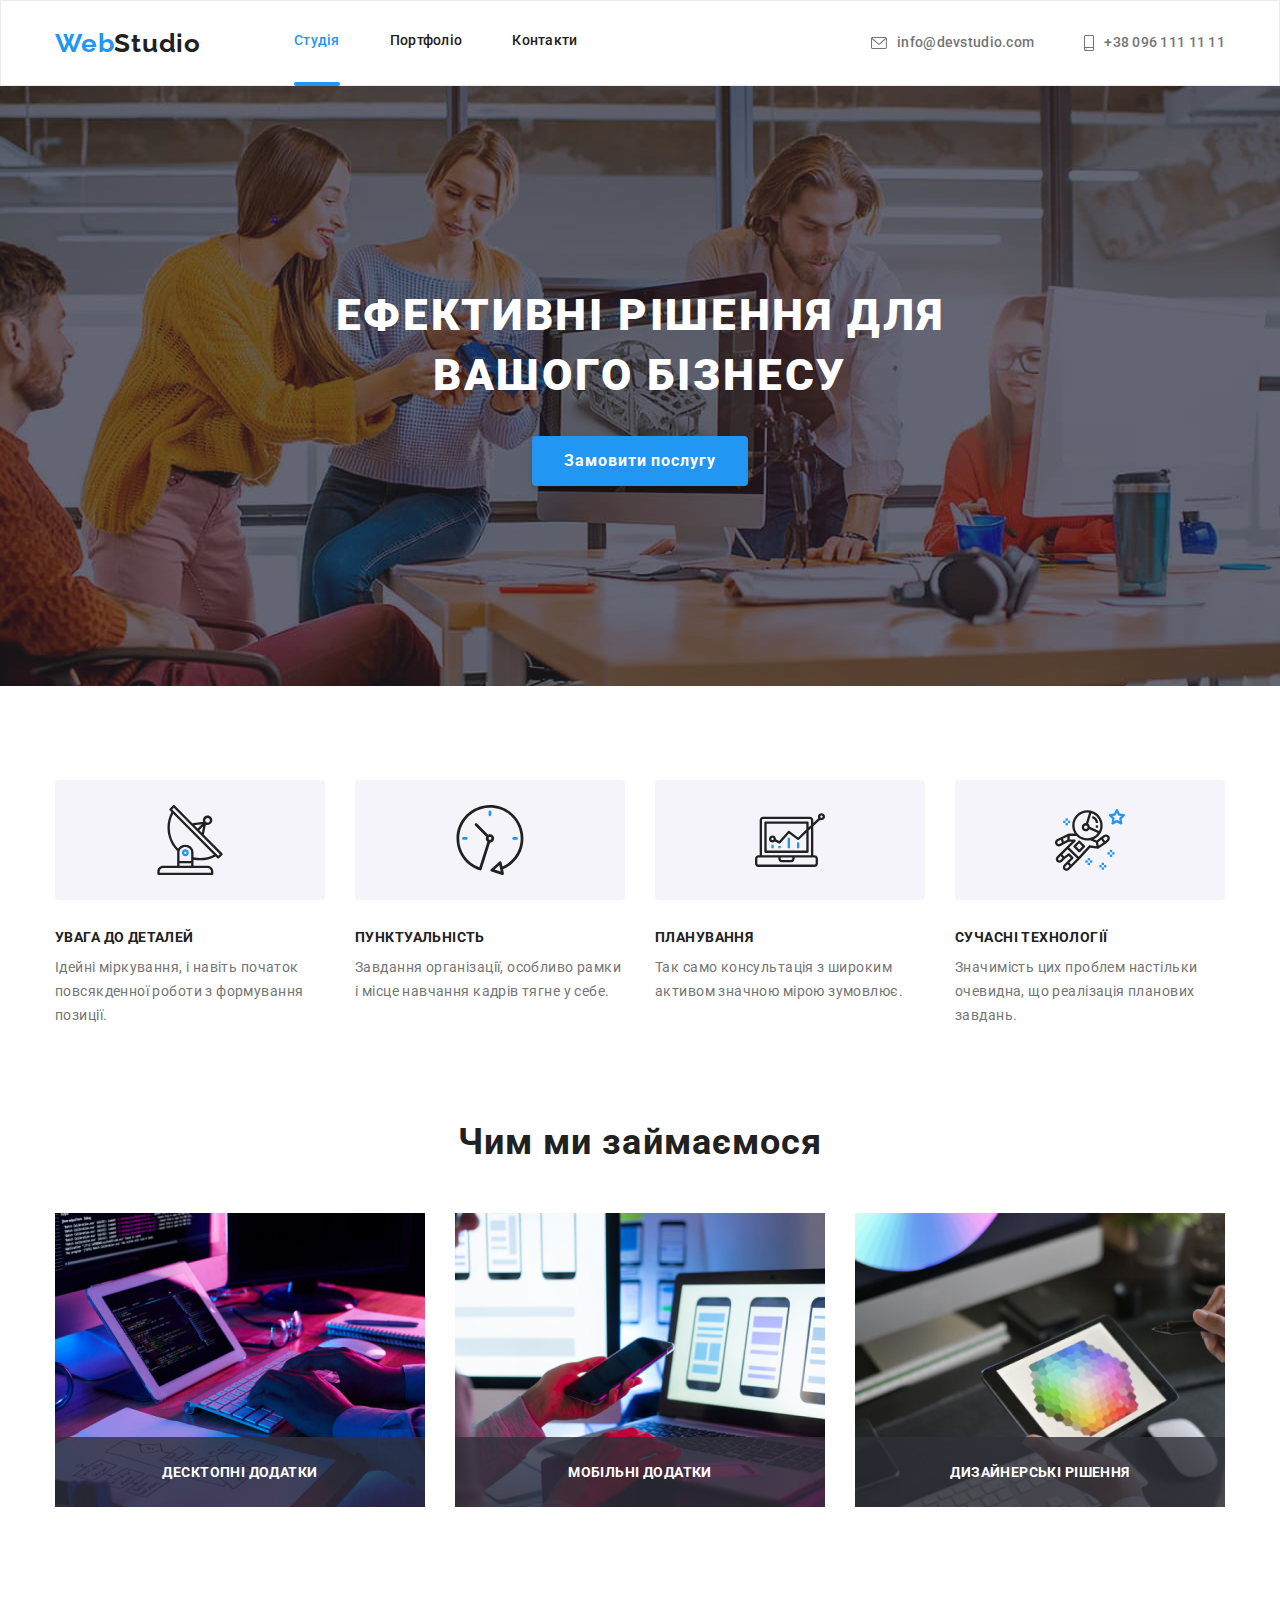
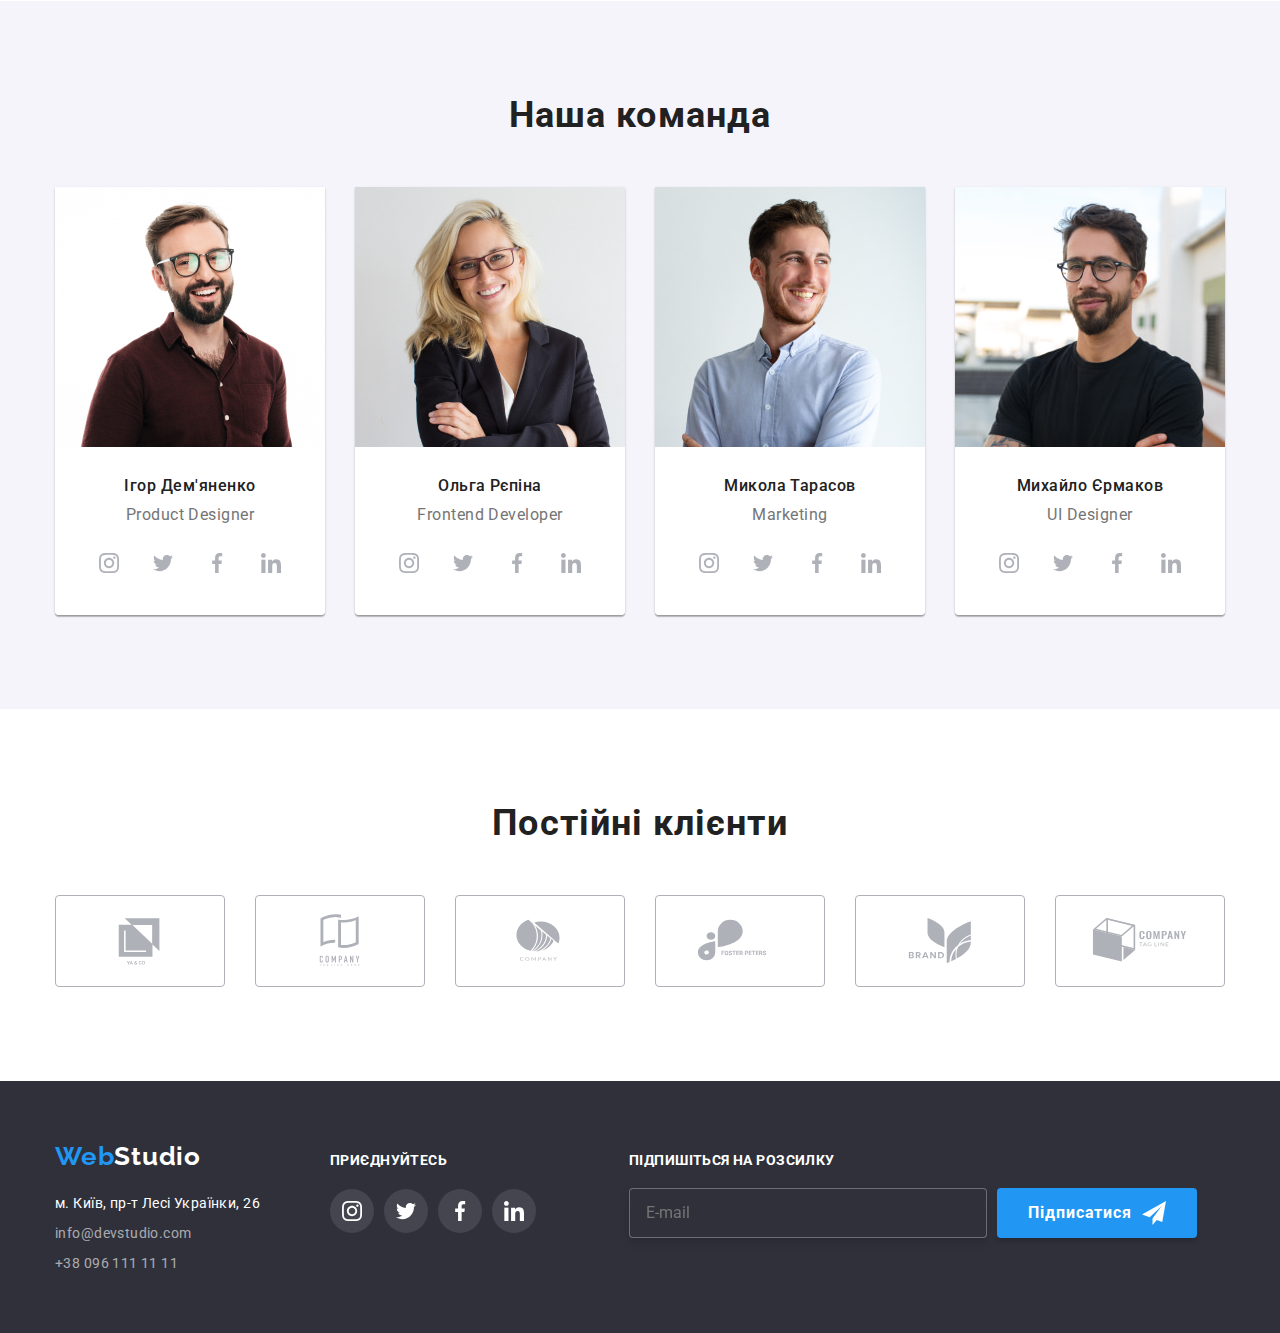
==== index.html @ 8b27b6b5 "clone rep" ====
<!DOCTYPE html>
<html lang="uk">
  <head>
    <meta charset="UTF-8" />
    <meta http-equiv="X-UA-Compatible" content="IE=edge" />
    <meta name="viewport" content="width=device-width, initial-scale=1.0" />
    <link
      rel="stylesheet"
      href="https://cdnjs.cloudflare.com/ajax/libs/modern-normalize/1.0.0/modern-normalize.min.css"
    />
    <link rel="preconnect" href="https://fonts.googleapis.com" />
    <link rel="preconnect" href="https://fonts.gstatic.com" crossorigin />
    <link
      href="https://fonts.googleapis.com/css2?family=Raleway:wght@700&family=Roboto:wght@400;500;700;900&display=swap"
      rel="stylesheet"
    />
    <link rel="stylesheet" href="./css/main.min.css" />
    <title>Студія WebStudio</title>
  </head>

  <body>
    <header class="page-header">
      <div class="conteiner page-header__conteiner">
        <nav class="logo-nav">
          <a href="./index.html" lang="en" class="logo"
            ><span class="logo__logo--first-words">Web</span>Studio</a
          >

          <ul class="site-nav">
            <li>
              <a href="./index.html" class="site-nav__link site-nav__link--current">Студія</a>
            </li>
            <li><a href="./portfolio.html" class="site-nav__link">Портфоліо</a></li>
            <li><a href="" class="site-nav__link">Контакти</a></li>
          </ul>
        </nav>

        <ul class="auth-nav">
          <li>
            <a href="mailto:info@devstudio.com" class="auth-nav__link auth-nav__link--envelope">
              <svg class="mail-icon" height="12" width="16">
                <use href="./images/symbol-defs.svg#icon-envelope"></use>
              </svg>
              info@devstudio.com</a
            >
          </li>
          <li>
            <a href="tel:+380961111111" class="auth-nav__link auth-nav__link--smartphone">
              <svg class="smartphone-icon" height="16" width="10">
                <use href="./images/symbol-defs.svg#icon-smartphone"></use>
              </svg>
              +38 096 111 11 11</a
            >
          </li>
        </ul>
      </div>
    </header>

    <main>
      <section class="hero">
        <div class="section hero__section">
          <h1 class="hero__title">Ефективні рішення для вашого бізнесу</h1>
          <button data-modal-open type="button" class="hero__button">Замовити послугу</button>
        </div>
      </section>

      <section class="section">
        <div class="conteiner">
          <h2 class="section-title-hidden">Особливості</h2>
          <ul class="features">
            <li class="features__item">
              <div class="features__icon-conteiner">
                <svg height="70" width="70">
                  <use href="./images/symbol-defs.svg#icon-antenna"></use>
                </svg>
              </div>
              <h3 class="features__title">Увага до деталей</h3>
              <p class="features__prg">
                Ідейні міркування, і навіть початок повсякденної роботи з формування позиції.
              </p>
            </li>

            <li class="features__item">
              <div class="features__icon-conteiner">
                <svg height="70" width="70">
                  <use href="./images/symbol-defs.svg#icon-clock"></use>
                </svg>
              </div>
              <h3 class="features__title">Пунктуальність</h3>
              <p class="features__prg">
                Завдання організації, особливо рамки і місце навчання кадрів тягне у себе.
              </p>
            </li>

            <li class="features__item">
              <div class="features__icon-conteiner">
                <svg height="70" width="70">
                  <use href="./images/symbol-defs.svg#icon-diagram"></use>
                </svg>
              </div>
              <h3 class="features__title">Планування</h3>
              <p class="features__prg">
                Так само консультація з широким активом значною мірою зумовлює.
              </p>
            </li>

            <li class="features__item">
              <div class="features__icon-conteiner">
                <svg height="70" width="70">
                  <use href="./images/symbol-defs.svg#icon-astronaut"></use>
                </svg>
              </div>
              <h3 class="features__title">Сучасні технології</h3>
              <p class="features__prg">
                Значимість цих проблем настільки очевидна, що реалізація планових завдань.
              </p>
            </li>
          </ul>
        </div>
      </section>

      <section class="section section--no-padding">
        <div class="conteiner">
          <h2 class="examples__title">Чим ми займаємося</h2>
          <ul class="examples__list">
            <li class="examples__item">
              <img
                src="./images/what1.jpg"
                alt="клавіатура на столі"
                width="370"
                height="294"
                class="examples__img"
              />
              <p class="examples__prg">Десктопні додатки</p>
            </li>

            <li class="examples__item">
              <img
                src="./images/what2.jpg"
                alt="дівчина за ноутбуком"
                width="370"
                height="294"
                class="examples__img"
              />
              <p class="examples__prg">Мобільні додатки</p>
            </li>

            <li class="examples__item">
              <img
                src="./images/what3.jpg"
                alt="малюнок на планшеті"
                width="370"
                height="294"
                class="examples__img"
              />
              <p class="examples__prg">Дизайнерські рішення</p>
            </li>
          </ul>
        </div>
      </section>

      <section class="section section--team">
        <div class="conteiner">
          <h2 class="team__title">Наша команда</h2>
          <ul class="team__list">
            <li class="human">
              <img
                src="./images/igor.jpg"
                alt="чоловік Ігор"
                width="270"
                height="260"
                class="human__img"
              />
              <div class="human__bgr">
                <h3 class="human__title">Ігор Дем'яненко</h3>
                <p class="human__prg" lang="en">Product Designer</p>
                <ul class="human-social-networks">
                  <li>
                    <a href="#" class="human-social-networks__link">
                      <svg class="human-social-networks__icon" height="20" width="20">
                        <use href="./images/symbol-defs.svg#icon-instagram"></use>
                      </svg>
                    </a>
                  </li>
                  <li>
                    <a href="#" class="human-social-networks__link">
                      <svg class="human-social-networks__icon" height="20" width="20">
                        <use href="./images/symbol-defs.svg#icon-twitter"></use>
                      </svg>
                    </a>
                  </li>
                  <li>
                    <a href="#" class="human-social-networks__link">
                      <svg class="human-social-networks__icon" height="20" width="20">
                        <use href="./images/symbol-defs.svg#icon-facebook"></use>
                      </svg>
                    </a>
                  </li>
                  <li>
                    <a href="#" class="human-social-networks__link">
                      <svg class="human-social-networks__icon" height="20" width="20">
                        <use href="./images/symbol-defs.svg#icon-linkedin"></use>
                      </svg>
                    </a>
                  </li>
                </ul>
              </div>
            </li>

            <li class="human">
              <img
                src="./images/olga.jpg"
                alt="жінка Ольга"
                width="270"
                height="260"
                class="human__img"
              />
              <div class="human__bgr">
                <h3 class="human__title">Ольга Рєпіна</h3>
                <p class="human__prg" lang="en">Frontend Developer</p>
                <ul class="human-social-networks">
                  <li>
                    <a href="#" class="human-social-networks__link">
                      <svg class="human-social-networks__icon" height="20" width="20">
                        <use href="./images/symbol-defs.svg#icon-instagram"></use>
                      </svg>
                    </a>
                  </li>
                  <li>
                    <a href="#" class="human-social-networks__link">
                      <svg class="human-social-networks__icon" height="20" width="20">
                        <use href="./images/symbol-defs.svg#icon-twitter"></use>
                      </svg>
                    </a>
                  </li>
                  <li>
                    <a href="#" class="human-social-networks__link">
                      <svg class="human-social-networks__icon" height="20" width="20">
                        <use href="./images/symbol-defs.svg#icon-facebook"></use>
                      </svg>
                    </a>
                  </li>
                  <li>
                    <a href="#" class="human-social-networks__link">
                      <svg class="human-social-networks__icon" height="20" width="20">
                        <use href="./images/symbol-defs.svg#icon-linkedin"></use>
                      </svg>
                    </a>
                  </li>
                </ul>
              </div>
            </li>

            <li class="human">
              <img
                src="./images/mykola.jpg"
                alt="чоловік Микола"
                width="270"
                height="260"
                class="human__img"
              />
              <div class="human__bgr">
                <h3 class="human__title">Микола Тарасов</h3>
                <p class="human__prg" lang="en">Marketing</p>
                <ul class="human-social-networks">
                  <li>
                    <a href="#" class="human-social-networks__link">
                      <svg class="human-social-networks__icon" height="20" width="20">
                        <use href="./images/symbol-defs.svg#icon-instagram"></use>
                      </svg>
                    </a>
                  </li>
                  <li>
                    <a href="#" class="human-social-networks__link">
                      <svg class="human-social-networks__icon" height="20" width="20">
                        <use href="./images/symbol-defs.svg#icon-twitter"></use>
                      </svg>
                    </a>
                  </li>
                  <li>
                    <a href="#" class="human-social-networks__link">
                      <svg class="human-social-networks__icon" height="20" width="20">
                        <use href="./images/symbol-defs.svg#icon-facebook"></use>
                      </svg>
                    </a>
                  </li>
                  <li>
                    <a href="#" class="human-social-networks__link">
                      <svg class="human-social-networks__icon" height="20" width="20">
                        <use href="./images/symbol-defs.svg#icon-linkedin"></use>
                      </svg>
                    </a>
                  </li>
                </ul>
              </div>
            </li>

            <li class="human">
              <img
                src="./images/myhail.jpg"
                alt="чоловік Михайло"
                width="270"
                height="260"
                class="human__img"
              />
              <div class="human__bgr">
                <h3 class="human__title">Михайло Єрмаков</h3>
                <p class="human__prg" lang="en">UI Designer</p>
                <ul class="human-social-networks">
                  <li>
                    <a href="#" class="human-social-networks__link">
                      <svg class="human-social-networks__icon" height="20" width="20">
                        <use href="./images/symbol-defs.svg#icon-instagram"></use>
                      </svg>
                    </a>
                  </li>
                  <li>
                    <a href="#" class="human-social-networks__link">
                      <svg class="human-social-networks__icon" height="20" width="20">
                        <use href="./images/symbol-defs.svg#icon-twitter"></use>
                      </svg>
                    </a>
                  </li>
                  <li>
                    <a href="#" class="human-social-networks__link">
                      <svg class="human-social-networks__icon" height="20" width="20">
                        <use href="./images/symbol-defs.svg#icon-facebook"></use>
                      </svg>
                    </a>
                  </li>
                  <li>
                    <a href="#" class="human-social-networks__link">
                      <svg class="human-social-networks__icon" height="20" width="20">
                        <use href="./images/symbol-defs.svg#icon-linkedin"></use>
                      </svg>
                    </a>
                  </li>
                </ul>
              </div>
            </li>
          </ul>
        </div>
      </section>

      <section class="section">
        <div class="conteiner">
          <h2 class="company__title">Постійні клієнти</h2>
          <ul class="company__list">
            <li class="company__item">
              <a href="" class="company__link">
                <svg class="company__icon" height="60" width="106">
                  <use href="./images/symbol-defs.svg#icon-logo-one"></use>
                </svg>
              </a>
            </li>
            <li class="company__item">
              <a href="" class="company__link">
                <svg class="company__icon" height="60" width="106">
                  <use href="./images/symbol-defs.svg#icon-logo-two"></use>
                </svg>
              </a>
            </li>
            <li class="company__item">
              <a href="" class="company__link">
                <svg class="company__icon" height="60" width="106">
                  <use href="./images/symbol-defs.svg#icon-logo-three"></use>
                </svg>
              </a>
            </li>
            <li class="company__item">
              <a href="" class="company__link">
                <svg class="company__icon" height="60" width="106">
                  <use href="./images/symbol-defs.svg#icon-logo-fore"></use>
                </svg>
              </a>
            </li>
            <li class="company__item">
              <a href="" class="company__link">
                <svg class="company__icon" height="60" width="106">
                  <use href="./images/symbol-defs.svg#icon-logo-five"></use>
                </svg>
              </a>
            </li>
            <li class="company__item">
              <a href="" class="company__link">
                <svg class="company__icon" height="60" width="106">
                  <use href="./images/symbol-defs.svg#icon-logo-six"></use>
                </svg>
              </a>
            </li>
          </ul>
        </div>
      </section>
    </main>

    <footer class="page-footer">
      <div class="conteiner page-footer__container">
        <div class="page-footer__contact">
          <div class="footer-logo-box">
            <a href="./index.html" lang="en" class="footer-logo-box__logo"
              ><span class="footer-logo-box__logo-first-words">Web</span>Studio</a
            >
          </div>

          <address class="footer-address">
            <ul>
              <li class="footer-address__item">
                <a
                  class="footer-address__link-place"
                  href="https://goo.gl/maps/CPtrU1FHBa2aNyZL9"
                  target="_blank"
                  rel="noopener noreferrer nofollow"
                  >м. Київ, пр-т Лесі Українки, 26</a
                >
              </li>
              <li class="footer-address__item">
                <a href="mailto:info@devstudio.com" class="footer-addres__link"
                  >info@devstudio.com</a
                >
              </li>
              <li class="footer-address__item">
                <a href="tel:+380961111111" class="footer-addres__link">+38 096 111 11 11</a>
              </li>
            </ul>
          </address>
        </div>

        <div class="footer-social-media">
          <p class="footer-social-media__prg">Приєднуйтесь</p>

          <ul class="footer-social-media__list">
            <li>
              <a href="#" class="footer-social-media__link">
                <svg class="footer-social-media__icon" height="20" width="20">
                  <use href="./images/symbol-defs.svg#icon-instagram"></use>
                </svg>
              </a>
            </li>
            <li>
              <a href="#" class="footer-social-media__link">
                <svg class="footer-social-media__icon" height="20" width="20">
                  <use href="./images/symbol-defs.svg#icon-twitter"></use>
                </svg>
              </a>
            </li>
            <li>
              <a href="#" class="footer-social-media__link">
                <svg class="footer-social-media__icon" height="20" width="20">
                  <use href="./images/symbol-defs.svg#icon-facebook"></use>
                </svg>
              </a>
            </li>
            <li>
              <a href="#" class="footer-social-media__link">
                <svg class="footer-social-media__icon" height="20" width="20">
                  <use href="./images/symbol-defs.svg#icon-linkedin"></use>
                </svg>
              </a>
            </li>
          </ul>
        </div>

        <div class="footer-form-box">
          <form class="footer-form">
            <label for="email" class="footer-form__label">Підпишіться на розсилку</label>
            <div class="footer-form__string-box">
              <input
                class="footer-form__email"
                type="email"
                name="email"
                id="email"
                placeholder="E-mail"
                autocomplete="off"
              />
              <button type="submit" class="footer-form__button">
                Підписатися
                <svg class="footer-form__icon-send" height="24" width="24">
                  <use href="./images/icons.svg#icon-icon-send"></use>
                </svg>
              </button>
            </div>
          </form>
        </div>
      </div>
    </footer>

    <div data-modal class="backdrop is-hidden">
      <div class="modal">
        <button data-modal-close class="modal__exit-box">
          <svg class="modal__exit-icon" height="18" width="18">
            <use href="./images/symbol-defs.svg#icon-close-black"></use>
          </svg>
        </button>

        <p class="modal__title">Залиште свої дані, ми вам передзвонимо</p>

        <form>
          <label class="modal__label">
            Ім'я
            <div class="modal__input-box">
              <input type="text" name="name" class="modal__input" />
              <svg class="modal__input-icon" height="18" width="18">
                <use href="./images/icons.svg#icon-person-black"></use>
              </svg>
            </div>
          </label>

          <label class="modal__label">
            Телефон
            <div class="modal__input-box">
              <input type="tel" name="tel" class="modal__input" />
              <svg class="modal__input-icon" height="18" width="18">
                <use href="./images/icons.svg#icon-phone-black"></use>
              </svg>
            </div>
          </label>

          <label class="modal__label">
            Пошта
            <div class="modal__input-box">
              <input type="email" name="email" class="modal__input" />
              <svg class="modal__input-icon" height="18" width="18">
                <use href="./images/icons.svg#icon-email-black"></use>
              </svg>
            </div>
          </label>

          <label class="modal__label">
            Коментар
            <textarea
              class="modal__feedback"
              name="feedback"
              placeholder="Введіть текст"
            ></textarea>
          </label>

          <label class="modal__checkbox-label">
            <div class="modal__checkbox-input-box">
              <input
                class="modal__checkbox-input"
                type="checkbox"
                name="topic"
                value="Погоджуюся з розсилкою та приймаю"
              />
              <svg class="modal__checkbox-icon" width="16" height="15">
                <use href="./images/icons.svg#icon-check"></use>
              </svg>
              Погоджуюся з розсилкою та приймаю
              <a href="#" class="modal__checkbox-link">Умови договору</a>
            </div>
          </label>

          <button type="submit" class="modal__submit-button-modal">Відправити</button>
        </form>
      </div>
    </div>

    <script src="./js/modal.js"></script>
  </body>
</html>
---- css/main.min.css ----
:root{--black: #212121;--p-color: #757575;--main-white: #ffffff;--blue: #2196f3;--color-a-ftr: rgba(255, 255, 255, 0.6);--bg-batton: #f5f4fa;--color-ftr: #2f303a;--main-bg: #f5f5f5;--not-main-bg: #f5f4fa;--active-btn: #188ce8;--border-header: #ececec;--border-technology-list: #eeeeee;--bg-icon-footer: rgba(255, 255, 255, 0.1);--icon-color: #afb1b8;--overplay-technology: rgba(33, 150, 243, 0.9);--bg-modal: rgba(0, 0, 0, 0.2)}body{background-color:var(--main-white);color:var(--black);font-family:Roboto,sans-serif}ul{list-style:none;padding:0;margin:0}a{text-decoration:none}h1,h2,h3,h4,h5,h6{margin-top:0;margin-bottom:10px}p{color:var(--p-color);margin-top:0;margin-bottom:0}input{outline:none}.conteiner{margin-left:auto;margin-right:auto;width:1200px;padding-left:15px;padding-right:15px}.section{padding-top:94px;padding-bottom:94px;text-align:center}.section-title-hidden{position:absolute;width:1px;height:1px;margin:-1px;border:0;padding:0;clip:rect(0 0 0 0);overflow:hidden}.page-header{background-color:var(--main-white);letter-spacing:.02em;font-weight:500;font-size:14px;line-height:1.14;border:1px solid var(--border-header)}.page-header__conteiner{margin-left:auto;margin-right:auto;width:1200px;padding-left:15px;padding-right:15px;display:-webkit-box;display:-ms-flexbox;display:flex;-webkit-box-align:center;-ms-flex-align:center;align-items:center}.logo-nav{display:-webkit-box;display:-ms-flexbox;display:flex;-webkit-box-align:center;-ms-flex-align:center;align-items:center}.logo{color:var(--black);font-family:Raleway,sans-serif;letter-spacing:.03em;font-weight:700;font-size:26px;line-height:1.19;text-decoration:none}.logo__logo--first-words{color:var(--blue)}.site-nav{display:-webkit-box;display:-ms-flexbox;display:flex;gap:50px;margin-left:93px}.site-nav__link{position:relative;display:block;color:var(--black);padding-top:32px;padding-bottom:32px;-webkit-transition-property:color;-o-transition-property:color;transition-property:color;-webkit-transition-duration:250ms;-o-transition-duration:250ms;transition-duration:250ms;-webkit-transition-timing-function:cubic-bezier(0.4, 0, 0.2, 1);-o-transition-timing-function:cubic-bezier(0.4, 0, 0.2, 1);transition-timing-function:cubic-bezier(0.4, 0, 0.2, 1)}.site-nav__link:hover,.site-nav__link:focus{color:var(--blue)}.site-nav__link--current{color:var(--blue)}.auth-nav{display:-webkit-box;display:-ms-flexbox;display:flex;margin-left:auto;gap:50px}.auth-nav__link{display:block;color:var(--p-color);padding-top:32px;padding-bottom:32px;-webkit-transition-property:color;-o-transition-property:color;transition-property:color;-webkit-transition-duration:250ms;-o-transition-duration:250ms;transition-duration:250ms;-webkit-transition-timing-function:cubic-bezier(0.4, 0, 0.2, 1);-o-transition-timing-function:cubic-bezier(0.4, 0, 0.2, 1);transition-timing-function:cubic-bezier(0.4, 0, 0.2, 1)}.auth-nav__link:hover,.auth-nav__link:focus{color:var(--blue)}.auth-nav__link--envelope{display:-webkit-box;display:-ms-flexbox;display:flex;-webkit-box-align:center;-ms-flex-align:center;align-items:center}.auth-nav__link--smartphone{display:-webkit-box;display:-ms-flexbox;display:flex;-webkit-box-align:center;-ms-flex-align:center;align-items:center}.mail-icon{margin-right:10px;fill:currentColor}.smartphone-icon{margin-right:10px;fill:currentColor}.site-nav__link--current{color:var(--blue)}.site-nav__link--current::after{display:block;position:relative;bottom:-33px;content:"";height:4px;width:100%;background-color:#2196f3;border-radius:2px}.hero{background-color:var(--color-ftr);text-align:center;max-width:1600px;height:600px;margin-left:auto;margin-right:auto;background-image:-webkit-gradient(linear, left top, right top, from(rgba(47, 48, 58, 0.4)), to(rgba(47, 48, 58, 0.4))),url(../images/hero-img.jpg);background-image:-o-linear-gradient(left, rgba(47, 48, 58, 0.4), rgba(47, 48, 58, 0.4)),url(../images/hero-img.jpg);background-image:linear-gradient(to right, rgba(47, 48, 58, 0.4), rgba(47, 48, 58, 0.4)),url(../images/hero-img.jpg);background-repeat:no-repeat;background-position:center;background-size:cover}.hero__section{padding-top:200px;padding-bottom:200px}.hero__title{color:#fff;letter-spacing:.06em;font-weight:900;font-size:44px;line-height:1.36;text-transform:uppercase;width:700px;margin:0 auto 30px}.hero__button{background-color:var(--blue);color:var(--main-white);cursor:pointer;border:inherit;letter-spacing:.06em;font-weight:700;font-size:16px;line-height:1.87;border-radius:4px;padding:10px 32px;-webkit-box-shadow:0px 4px 4px rgba(0,0,0,.15);box-shadow:0px 4px 4px rgba(0,0,0,.15);-webkit-transition-property:background-color;-o-transition-property:background-color;transition-property:background-color;-webkit-transition-duration:250ms;-o-transition-duration:250ms;transition-duration:250ms;-webkit-transition-timing-function:cubic-bezier(0.4, 0, 0.2, 1);-o-transition-timing-function:cubic-bezier(0.4, 0, 0.2, 1);transition-timing-function:cubic-bezier(0.4, 0, 0.2, 1)}.hero__button:hover,.hero__button:focus{background-color:var(--active-btn)}.section-title-hidden{position:absolute;width:1px;height:1px;margin:-1px;border:0;padding:0;clip:rect(0 0 0 0);overflow:hidden}.features{display:-webkit-box;display:-ms-flexbox;display:flex;text-align:left;list-style:none;gap:30px}.features__item{width:270px;display:block}.features__icon-conteiner{display:-webkit-box;display:-ms-flexbox;display:flex;-webkit-box-pack:center;-ms-flex-pack:center;justify-content:center;-webkit-box-align:center;-ms-flex-align:center;align-items:center;height:120px;width:270px;background:var(--bg-batton);border-radius:4px;margin-bottom:30px;padding:0}.features__title{color:var(--black);font-weight:700;font-size:14px;line-height:1.14;letter-spacing:.03em;text-transform:uppercase}.features__prg{color:var(--p-color);font-size:14px;line-height:1.71;letter-spacing:.03em}.section--no-padding{padding-top:0;padding-bottom:94px}.examples__title{color:var(--black);margin-top:0;margin-bottom:50px;font-weight:700;font-size:36px;line-height:1.16;letter-spacing:.03em;text-align:center}.examples__list{display:-webkit-box;display:-ms-flexbox;display:flex;gap:30px}.examples__item{position:relative}.examples__img{display:block}.examples__prg{font-weight:700;font-size:14px;line-height:1.1428571429;letter-spacing:.03em;text-align:center;text-transform:uppercase;color:var(--main-white);background-color:rgba(47,48,58,.8);padding-top:27px;padding-bottom:27px;position:absolute;bottom:0;width:100%}.section--team{background-color:var(--bg-batton)}.team__title{color:var(--black);margin-top:0;margin-bottom:50px;font-weight:700;font-size:36px;line-height:1.16;letter-spacing:.03em;text-align:center}.team__list{display:-webkit-box;display:-ms-flexbox;display:flex;gap:30px}.human{-webkit-box-shadow:0px 1px 3px rgba(0,0,0,.12),0px 1px 1px rgba(0,0,0,.14),0px 2px 1px rgba(0,0,0,.2);box-shadow:0px 1px 3px rgba(0,0,0,.12),0px 1px 1px rgba(0,0,0,.14),0px 2px 1px rgba(0,0,0,.2);border-radius:0px 0px 4px 4px}.human__img{display:block}.human__bgr{background-color:var(--main-white);border-radius:0px 0px 4px 4px;padding:30px}.human__title{font-weight:500;font-size:16px;line-height:1.18;letter-spacing:.03em;margin-bottom:10px}.human__prg{font-size:16px;line-height:1.18;letter-spacing:.03em;margin-bottom:16px}.human-social-networks{display:-webkit-box;display:-ms-flexbox;display:flex;gap:10px;padding:0;margin:0;-webkit-box-pack:center;-ms-flex-pack:center;justify-content:center;-webkit-box-align:center;-ms-flex-align:center;align-items:center}.human-social-networks__link{display:-webkit-box;display:-ms-flexbox;display:flex;-ms-flex-line-pack:center;align-content:center;-webkit-box-pack:center;-ms-flex-pack:center;justify-content:center;height:44px;width:44px;-webkit-box-align:center;-ms-flex-align:center;align-items:center;padding:0;color:var(--icon-color);border-radius:50%;-webkit-transition-property:background-color,color;-o-transition-property:background-color,color;transition-property:background-color,color;-webkit-transition-duration:250ms;-o-transition-duration:250ms;transition-duration:250ms;-webkit-transition-timing-function:cubic-bezier(0.4, 0, 0.2, 1);-o-transition-timing-function:cubic-bezier(0.4, 0, 0.2, 1);transition-timing-function:cubic-bezier(0.4, 0, 0.2, 1)}.human-social-networks__link:hover,.human-social-networks__link:focus{background-color:var(--blue);color:var(--main-white)}.human-social-networks__icon{fill:currentColor}.company__title{font-weight:700;font-size:36px;line-height:1.16;letter-spacing:.03em;margin-bottom:50px}.company__list{display:-webkit-box;display:-ms-flexbox;display:flex;-webkit-box-pack:center;-ms-flex-pack:center;justify-content:center;gap:30px}.company__item{display:-webkit-box;display:-ms-flexbox;display:flex;width:170px;height:92px}.company__link{display:-webkit-box;display:-ms-flexbox;display:flex;-webkit-box-pack:center;-ms-flex-pack:center;justify-content:center;-webkit-box-align:center;-ms-flex-align:center;align-items:center;width:100%;height:100%;border:1px solid var(--icon-color);border-radius:4px;color:var(--icon-color);-webkit-transition-property:border-color,color;-o-transition-property:border-color,color;transition-property:border-color,color;-webkit-transition-duration:250ms;-o-transition-duration:250ms;transition-duration:250ms;-webkit-transition-timing-function:cubic-bezier(0.4, 0, 0.2, 1);-o-transition-timing-function:cubic-bezier(0.4, 0, 0.2, 1);transition-timing-function:cubic-bezier(0.4, 0, 0.2, 1)}.company__link:hover,.company__link:focus{color:var(--blue);border-color:var(--blue)}.company__icon{fill:currentColor}.page-footer{background-color:var(--color-ftr);padding-top:60px;padding-bottom:60px}.page-footer__container{display:-webkit-box;display:-ms-flexbox;display:flex;-webkit-box-align:baseline;-ms-flex-align:baseline;align-items:baseline}.page-footer__contact{display:block}.footer-logo-box{margin-bottom:20px}.footer-logo-box__logo{color:var(--main-white);font-family:Raleway,sans-serif;letter-spacing:.03em;font-weight:700;font-size:26px;line-height:1.19;text-decoration:none}.footer-logo-box__logo-first-words{color:var(--blue)}.footer-address{font-size:14px;line-height:1.71;font-style:normal;text-decoration:none}.footer-address__item{display:block;height:21px}.footer-address__item+.footer-address__item{margin-top:9px}.footer-address__link-place{color:var(--main-white);letter-spacing:.03em;text-decoration:none;-webkit-transition-property:color;-o-transition-property:color;transition-property:color;-webkit-transition-duration:250ms;-o-transition-duration:250ms;transition-duration:250ms;-webkit-transition-timing-function:cubic-bezier(0.4, 0, 0.2, 1);-o-transition-timing-function:cubic-bezier(0.4, 0, 0.2, 1);transition-timing-function:cubic-bezier(0.4, 0, 0.2, 1)}.footer-address__link-place:hover,.footer-address__link-place:focus{color:var(--blue)}.footer-addres__link{color:var(--color-a-ftr);letter-spacing:.03em;-webkit-transition-property:color;-o-transition-property:color;transition-property:color;-webkit-transition-duration:250ms;-o-transition-duration:250ms;transition-duration:250ms;-webkit-transition-timing-function:cubic-bezier(0.4, 0, 0.2, 1);-o-transition-timing-function:cubic-bezier(0.4, 0, 0.2, 1);transition-timing-function:cubic-bezier(0.4, 0, 0.2, 1)}.footer-addres__link:hover,.footer-addres__link:focus{color:var(--blue)}.footer-social-media{display:block;margin-left:70px}.footer-social-media__prg{color:var(--main-white);font-weight:700;font-size:14px;line-height:1.14;letter-spacing:.03em;text-transform:uppercase;margin-bottom:20px}.footer-social-media__list{display:-webkit-box;display:-ms-flexbox;display:flex;gap:10px}.footer-social-media__link{display:-webkit-box;display:-ms-flexbox;display:flex;-webkit-box-pack:center;-ms-flex-pack:center;justify-content:center;-webkit-box-align:center;-ms-flex-align:center;align-items:center;gap:10px;height:44px;width:44px;border-radius:50%;background-color:var(--bg-icon-footer);-webkit-transition-property:background-color;-o-transition-property:background-color;transition-property:background-color;-webkit-transition-duration:250ms;-o-transition-duration:250ms;transition-duration:250ms;-webkit-transition-timing-function:cubic-bezier(0.4, 0, 0.2, 1);-o-transition-timing-function:cubic-bezier(0.4, 0, 0.2, 1);transition-timing-function:cubic-bezier(0.4, 0, 0.2, 1)}.footer-social-media__link:hover,.footer-social-media__link:focus{background-color:var(--blue)}.footer-social-media__icon{fill:var(--main-white)}.footer-form-box{display:block;margin-left:93px}.footer-form{display:block;gap:12px}.footer-form__label{font-weight:700;font-size:14px;line-height:1.1428571429;letter-spacing:.03em;text-transform:uppercase;color:var(--main-white);display:block;margin-bottom:20px}.footer-form__string-box{display:-webkit-box;display:-ms-flexbox;display:flex;gap:10px}.footer-form__email{width:358px;height:50px;color:var(--color-a-ftr);background-color:var(--color-ftr);border:1px solid rgba(255,255,255,.3);-webkit-filter:drop-shadow(0px 4px 4px rgba(0, 0, 0, 0.15));filter:drop-shadow(0px 4px 4px rgba(0, 0, 0, 0.15));border-radius:4px;padding:15px 16px;outline:none}.footer-form__button{color:var(--main-white);font-weight:700;font-size:16px;line-height:1.875;width:200px;height:50px;background-color:var(--blue);-webkit-box-shadow:0px 4px 4px rgba(0,0,0,.15);box-shadow:0px 4px 4px rgba(0,0,0,.15);border:inherit;border-radius:4px;display:-webkit-box;display:-ms-flexbox;display:flex;-webkit-box-align:center;-ms-flex-align:center;align-items:center;-webkit-box-pack:center;-ms-flex-pack:center;justify-content:center;letter-spacing:.06em;gap:10px;cursor:pointer;-webkit-transition-property:background-color;-o-transition-property:background-color;transition-property:background-color;-webkit-transition-duration:250ms;-o-transition-duration:250ms;transition-duration:250ms;-webkit-transition-timing-function:cubic-bezier(0.4, 0, 0.2, 1);-o-transition-timing-function:cubic-bezier(0.4, 0, 0.2, 1);transition-timing-function:cubic-bezier(0.4, 0, 0.2, 1)}.footer-form__button:hover,.footer-form__button:focus{background-color:var(--active-btn)}.footer-form__icon-send{fill:currentColor}.backdrop{position:fixed;top:0;left:0;width:100%;height:100%;background:var(--bg-modal);opacity:1;-webkit-transition:opacity 250ms cubic-bezier(0.4, 0, 0.2, 1),visibility 250ms cubic-bezier(0.4, 0, 0.2, 1);-o-transition:opacity 250ms cubic-bezier(0.4, 0, 0.2, 1),visibility 250ms cubic-bezier(0.4, 0, 0.2, 1);transition:opacity 250ms cubic-bezier(0.4, 0, 0.2, 1),visibility 250ms cubic-bezier(0.4, 0, 0.2, 1)}.backdrop.is-hidden{visibility:hidden;opacity:0;pointer-events:none}.modal{position:absolute;top:50%;left:50%;-webkit-transform:translate(-50%, -50%);-ms-transform:translate(-50%, -50%);transform:translate(-50%, -50%);width:528px;height:581px;padding:40px;background-color:var(--main-white);-webkit-box-shadow:0px 1px 3px rgba(0,0,0,.12),0px 1px 1px rgba(0,0,0,.14),0px 2px 1px rgba(0,0,0,.2);box-shadow:0px 1px 3px rgba(0,0,0,.12),0px 1px 1px rgba(0,0,0,.14),0px 2px 1px rgba(0,0,0,.2);border-radius:4px}.modal__exit-box{position:absolute;top:8px;right:8px;width:30px;height:30px;display:-webkit-box;display:-ms-flexbox;display:flex;-webkit-box-align:center;-ms-flex-align:center;align-items:center;-webkit-box-pack:center;-ms-flex-pack:center;justify-content:center;border:1px solid rgba(0,0,0,.1);border-radius:50%;background-color:var(--main-white);cursor:pointer;-webkit-transition:color 250ms cubic-bezier(0.4, 0, 0.2, 1);-o-transition:color 250ms cubic-bezier(0.4, 0, 0.2, 1);transition:color 250ms cubic-bezier(0.4, 0, 0.2, 1)}.modal__exit-box:hover,.modal__exit-box:focus{color:var(--blue)}.modal__exit-icon{fill:currentColor;-webkit-transition:fill 250ms cubic-bezier(0.4, 0, 0.2, 1);-o-transition:fill 250ms cubic-bezier(0.4, 0, 0.2, 1);transition:fill 250ms cubic-bezier(0.4, 0, 0.2, 1)}.modal__title{font-weight:700;font-size:20px;line-height:1.15;text-align:center;letter-spacing:.03em;color:var(--black);margin-bottom:12px}.modal__label{display:-webkit-box;display:-ms-flexbox;display:flex;-webkit-box-orient:vertical;-webkit-box-direction:normal;-ms-flex-direction:column;flex-direction:column;font-size:12px;line-height:1.1666666667;letter-spacing:.01em;margin-bottom:10px;color:var(--p-color)}.modal__input-box{position:relative;width:100%;margin-top:4px}.modal__input{height:40px;width:100%;border:1px solid rgba(33,33,33,.2);border-radius:4px;font-size:12px;line-height:1.1666666667;letter-spacing:.01em;padding:12px 42px;-webkit-transition:border-color 250ms cubic-bezier(0.4, 0, 0.2, 1);-o-transition:border-color 250ms cubic-bezier(0.4, 0, 0.2, 1);transition:border-color 250ms cubic-bezier(0.4, 0, 0.2, 1)}.modal__input:focus{border-color:var(--blue)}.modal__input-icon{position:absolute;left:12px;top:50%;-webkit-transform:translateY(-50%);-ms-transform:translateY(-50%);transform:translateY(-50%);-webkit-transition:fill 250ms cubic-bezier(0.4, 0, 0.2, 1);-o-transition:fill 250ms cubic-bezier(0.4, 0, 0.2, 1);transition:fill 250ms cubic-bezier(0.4, 0, 0.2, 1)}.modal__input:focus+.modal__input-icon{fill:var(--blue)}.modal__feedback{height:120px;padding:12px 16px;resize:none;outline:none;margin-top:4px;border:1px solid rgba(33,33,33,.2);border-radius:4px;font-size:12px;line-height:1.1666666667;letter-spacing:.01em;-webkit-transition:border-color 250ms cubic-bezier(0.4, 0, 0.2, 1);-o-transition:border-color 250ms cubic-bezier(0.4, 0, 0.2, 1);transition:border-color 250ms cubic-bezier(0.4, 0, 0.2, 1)}.modal__feedback:focus{border-color:var(--blue)}.modal__checkbox-label{display:block;margin-top:20px;font-size:14px;line-height:2;letter-spacing:.03em}.modal__checkbox-input-box{display:-webkit-box;display:-ms-flexbox;display:flex;-webkit-box-pack:center;-ms-flex-pack:center;justify-content:center;-webkit-box-align:center;-ms-flex-align:center;align-items:center}.modal__checkbox-input{position:absolute;appearance:none;-webkit-appearance:none;-moz-appearance:none}.modal__checkbox-icon{margin-right:7px;display:inline-block;border:2px solid var(--black);border-radius:2px;-webkit-transition:background-color 250ms cubic-bezier(0.4, 0, 0.2, 1),border 250ms cubic-bezier(0.4, 0, 0.2, 1);-o-transition:background-color 250ms cubic-bezier(0.4, 0, 0.2, 1),border 250ms cubic-bezier(0.4, 0, 0.2, 1);transition:background-color 250ms cubic-bezier(0.4, 0, 0.2, 1),border 250ms cubic-bezier(0.4, 0, 0.2, 1)}.modal__checkbox-input:checked+.modal__checkbox-icon{border:none;background-color:var(--blue)}.modal__checkbox-link{color:var(--blue);font-size:14px;line-height:2;letter-spacing:.03em;margin-left:4px}.modal__submit-button-modal{color:var(--main-white);font-weight:700;font-size:16px;line-height:1.875;width:200px;height:50px;background-color:var(--blue);-webkit-box-shadow:0px 4px 4px rgba(0,0,0,.15);box-shadow:0px 4px 4px rgba(0,0,0,.15);border:inherit;border-radius:4px;display:-webkit-box;display:-ms-flexbox;display:flex;-webkit-box-align:center;-ms-flex-align:center;align-items:center;-webkit-box-pack:center;-ms-flex-pack:center;justify-content:center;letter-spacing:.06em;gap:10px;margin-top:30px;margin-left:auto;margin-right:auto;cursor:pointer;-webkit-transition:background-color 250ms cubic-bezier(0.4, 0, 0.2, 1);-o-transition:background-color 250ms cubic-bezier(0.4, 0, 0.2, 1);transition:background-color 250ms cubic-bezier(0.4, 0, 0.2, 1)}.modal__submit-button-modal:hover,.modal__submit-button-modal:focus{background-color:var(--active-btn)}.page-list__conteiner{padding-bottom:50px}.page-list{display:-webkit-box;display:-ms-flexbox;display:flex;-webkit-box-pack:center;-ms-flex-pack:center;justify-content:center;margin-bottom:50px;gap:8px}.page-list__button{color:var(--black);background-color:var(--bg-batton);font-weight:500;font-size:16px;line-height:1.62;font-family:inherit;border:inherit;border-radius:4px;padding:6px 22px;-webkit-box-shadow:none;box-shadow:none;-webkit-transition-property:background-color,color,-webkit-box-shadow;transition-property:background-color,color,-webkit-box-shadow;-o-transition-property:background-color,color,box-shadow;transition-property:background-color,color,box-shadow;transition-property:background-color,color,box-shadow,-webkit-box-shadow;-webkit-transition-duration:250ms;-o-transition-duration:250ms;transition-duration:250ms;-webkit-transition-timing-function:cubic-bezier(0.4, 0, 0.2, 1);-o-transition-timing-function:cubic-bezier(0.4, 0, 0.2, 1);transition-timing-function:cubic-bezier(0.4, 0, 0.2, 1)}.page-list__button:hover,.page-list__button:focus{background-color:var(--blue);color:var(--main-white);-webkit-box-shadow:0px 3px 1px rgba(0,0,0,.1),0px 1px 2px rgba(0,0,0,.08),0px 2px 2px rgba(0,0,0,.12);box-shadow:0px 3px 1px rgba(0,0,0,.1),0px 1px 2px rgba(0,0,0,.08),0px 2px 2px rgba(0,0,0,.12)}.technology{display:-webkit-box;display:-ms-flexbox;display:flex;-ms-flex-wrap:wrap;flex-wrap:wrap;text-align:left;gap:30px}.technology__box{width:370px}.technology__link{display:block;text-decoration:none;-webkit-transition-property:-webkit-box-shadow;transition-property:-webkit-box-shadow;-o-transition-property:box-shadow;transition-property:box-shadow;transition-property:box-shadow, -webkit-box-shadow;-webkit-transition-duration:250ms;-o-transition-duration:250ms;transition-duration:250ms;-webkit-transition-timing-function:cubic-bezier(0.4, 0, 0.2, 1);-o-transition-timing-function:cubic-bezier(0.4, 0, 0.2, 1);transition-timing-function:cubic-bezier(0.4, 0, 0.2, 1)}.technology__link:hover,.technology__link:focus{-webkit-box-shadow:0px 1px 1px rgba(0,0,0,.12),0px 4px 4px rgba(0,0,0,.06),1px 4px 6px rgba(0,0,0,.16);box-shadow:0px 1px 1px rgba(0,0,0,.12),0px 4px 4px rgba(0,0,0,.06),1px 4px 6px rgba(0,0,0,.16)}.technology__overplay-box{position:relative;overflow:hidden}.technology__img{display:block}.technology__overplay{font-weight:400;font-size:18px;line-height:28px;letter-spacing:.03em;color:var(--main-white);padding:63px 24px;position:absolute;top:1px;left:0;width:100%;height:100%;background-color:var(--overplay-technology);-webkit-transform:translatey(100%);-ms-transform:translatey(100%);transform:translatey(100%);-webkit-transition:-webkit-transform 250ms cubic-bezier(0.4, 0, 0.2, 1);transition:-webkit-transform 250ms cubic-bezier(0.4, 0, 0.2, 1);-o-transition:transform 250ms cubic-bezier(0.4, 0, 0.2, 1);transition:transform 250ms cubic-bezier(0.4, 0, 0.2, 1);transition:transform 250ms cubic-bezier(0.4, 0, 0.2, 1), -webkit-transform 250ms cubic-bezier(0.4, 0, 0.2, 1)}.technology__link:hover .technology__overplay,.technology__link:focus .technology__overplay{-webkit-transform:translatex(0);-ms-transform:translatex(0);transform:translatex(0)}.technology__description{border:1px solid #eee;border-top:hidden;padding-left:24px;padding-right:24px}.technology__section-title{color:var(--black);margin-top:0;margin-bottom:50px;font-weight:700;font-size:18px;line-height:2;letter-spacing:.06em;padding-top:20px;padding-bottom:4px;margin:0}.technology__prg{font-weight:400;font-size:16px;line-height:1.88;padding-bottom:20px}/*# sourceMappingURL=main.min.css.map */
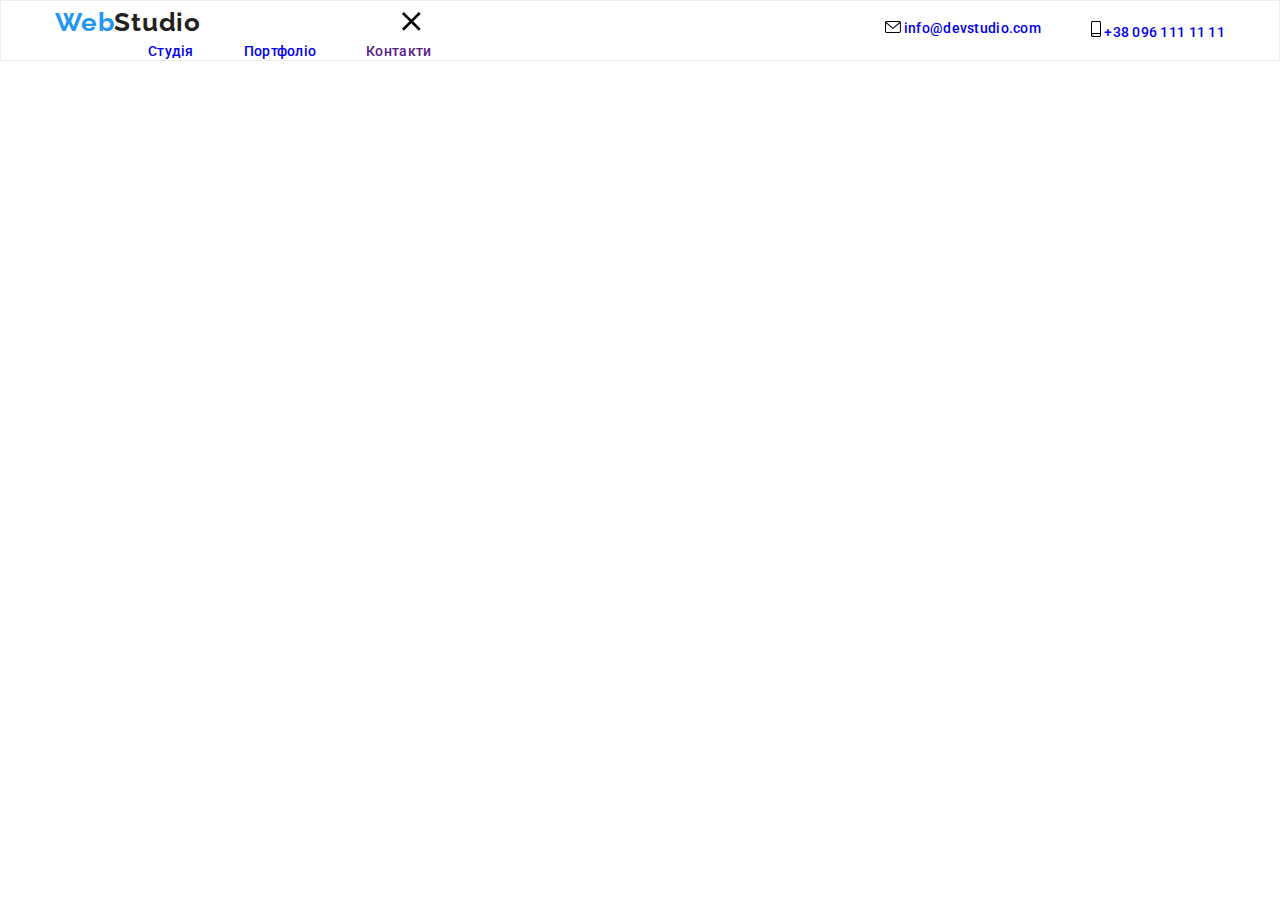
==== commit ca47de60: "added meny somthing" ====
--- a/index.html
+++ b/index.html
@@ -4,6 +4,7 @@
     <meta charset="UTF-8" />
     <meta http-equiv="X-UA-Compatible" content="IE=edge" />
     <meta name="viewport" content="width=device-width, initial-scale=1.0" />
+    <title>Студія WebStudio</title>
     <link
       rel="stylesheet"
       href="https://cdnjs.cloudflare.com/ajax/libs/modern-normalize/1.0.0/modern-normalize.min.css"
@@ -15,16 +16,23 @@
       rel="stylesheet"
     />
     <link rel="stylesheet" href="./css/main.min.css" />
-    <title>Студія WebStudio</title>
   </head>
 
   <body>
     <header class="page-header">
       <div class="conteiner page-header__conteiner">
         <nav class="logo-nav">
-          <a href="./index.html" lang="en" class="logo"
-            ><span class="logo__logo--first-words">Web</span>Studio</a
-          >
+          <div class="logo-nav__mobile">
+            <a href="./index.html" lang="en" class="logo"
+              ><span class="logo__logo--first-words">Web</span>Studio</a
+            >
+            <button type="button" class="menu-button is-open">
+              <svg width="40" height="40" aria-label="Перемикач мобільного меню">
+                <use class="icon-cross" href="./images/symbol-defs.svg#icon-close"></use>
+                <use class="icon-menu" href="./images/symbol-defs.svg#icon-menu"></use>
+              </svg>
+            </button>
+          </div>
 
           <ul class="site-nav">
             <li>
@@ -56,7 +64,7 @@
       </div>
     </header>
 
-    <main>
+    <!-- <main>
       <section class="hero">
         <div class="section hero__section">
           <h1 class="hero__title">Ефективні рішення для вашого бізнесу</h1>
@@ -482,9 +490,9 @@
           </form>
         </div>
       </div>
-    </footer>
-
-    <div data-modal class="backdrop is-hidden">
+    </footer> -->
+
+    <!-- <div data-modal class="backdrop is-hidden">
       <div class="modal">
         <button data-modal-close class="modal__exit-box">
           <svg class="modal__exit-icon" height="18" width="18">
@@ -553,7 +561,7 @@
           <button type="submit" class="modal__submit-button-modal">Відправити</button>
         </form>
       </div>
-    </div>
+    </div> -->
 
     <script src="./js/modal.js"></script>
   </body>
--- a/css/main.min.css
+++ b/css/main.min.css
@@ -1 +1 @@
-:root{--black: #212121;--p-color: #757575;--main-white: #ffffff;--blue: #2196f3;--color-a-ftr: rgba(255, 255, 255, 0.6);--bg-batton: #f5f4fa;--color-ftr: #2f303a;--main-bg: #f5f5f5;--not-main-bg: #f5f4fa;--active-btn: #188ce8;--border-header: #ececec;--border-technology-list: #eeeeee;--bg-icon-footer: rgba(255, 255, 255, 0.1);--icon-color: #afb1b8;--overplay-technology: rgba(33, 150, 243, 0.9);--bg-modal: rgba(0, 0, 0, 0.2)}body{background-color:var(--main-white);color:var(--black);font-family:Roboto,sans-serif}ul{list-style:none;padding:0;margin:0}a{text-decoration:none}h1,h2,h3,h4,h5,h6{margin-top:0;margin-bottom:10px}p{color:var(--p-color);margin-top:0;margin-bottom:0}input{outline:none}.conteiner{margin-left:auto;margin-right:auto;width:1200px;padding-left:15px;padding-right:15px}.section{padding-top:94px;padding-bottom:94px;text-align:center}.section-title-hidden{position:absolute;width:1px;height:1px;margin:-1px;border:0;padding:0;clip:rect(0 0 0 0);overflow:hidden}.page-header{background-color:var(--main-white);letter-spacing:.02em;font-weight:500;font-size:14px;line-height:1.14;border:1px solid var(--border-header)}.page-header__conteiner{margin-left:auto;margin-right:auto;width:1200px;padding-left:15px;padding-right:15px;display:-webkit-box;display:-ms-flexbox;display:flex;-webkit-box-align:center;-ms-flex-align:center;align-items:center}.logo-nav{display:-webkit-box;display:-ms-flexbox;display:flex;-webkit-box-align:center;-ms-flex-align:center;align-items:center}.logo{color:var(--black);font-family:Raleway,sans-serif;letter-spacing:.03em;font-weight:700;font-size:26px;line-height:1.19;text-decoration:none}.logo__logo--first-words{color:var(--blue)}.site-nav{display:-webkit-box;display:-ms-flexbox;display:flex;gap:50px;margin-left:93px}.site-nav__link{position:relative;display:block;color:var(--black);padding-top:32px;padding-bottom:32px;-webkit-transition-property:color;-o-transition-property:color;transition-property:color;-webkit-transition-duration:250ms;-o-transition-duration:250ms;transition-duration:250ms;-webkit-transition-timing-function:cubic-bezier(0.4, 0, 0.2, 1);-o-transition-timing-function:cubic-bezier(0.4, 0, 0.2, 1);transition-timing-function:cubic-bezier(0.4, 0, 0.2, 1)}.site-nav__link:hover,.site-nav__link:focus{color:var(--blue)}.site-nav__link--current{color:var(--blue)}.auth-nav{display:-webkit-box;display:-ms-flexbox;display:flex;margin-left:auto;gap:50px}.auth-nav__link{display:block;color:var(--p-color);padding-top:32px;padding-bottom:32px;-webkit-transition-property:color;-o-transition-property:color;transition-property:color;-webkit-transition-duration:250ms;-o-transition-duration:250ms;transition-duration:250ms;-webkit-transition-timing-function:cubic-bezier(0.4, 0, 0.2, 1);-o-transition-timing-function:cubic-bezier(0.4, 0, 0.2, 1);transition-timing-function:cubic-bezier(0.4, 0, 0.2, 1)}.auth-nav__link:hover,.auth-nav__link:focus{color:var(--blue)}.auth-nav__link--envelope{display:-webkit-box;display:-ms-flexbox;display:flex;-webkit-box-align:center;-ms-flex-align:center;align-items:center}.auth-nav__link--smartphone{display:-webkit-box;display:-ms-flexbox;display:flex;-webkit-box-align:center;-ms-flex-align:center;align-items:center}.mail-icon{margin-right:10px;fill:currentColor}.smartphone-icon{margin-right:10px;fill:currentColor}.site-nav__link--current{color:var(--blue)}.site-nav__link--current::after{display:block;position:relative;bottom:-33px;content:"";height:4px;width:100%;background-color:#2196f3;border-radius:2px}.hero{background-color:var(--color-ftr);text-align:center;max-width:1600px;height:600px;margin-left:auto;margin-right:auto;background-image:-webkit-gradient(linear, left top, right top, from(rgba(47, 48, 58, 0.4)), to(rgba(47, 48, 58, 0.4))),url(../images/hero-img.jpg);background-image:-o-linear-gradient(left, rgba(47, 48, 58, 0.4), rgba(47, 48, 58, 0.4)),url(../images/hero-img.jpg);background-image:linear-gradient(to right, rgba(47, 48, 58, 0.4), rgba(47, 48, 58, 0.4)),url(../images/hero-img.jpg);background-repeat:no-repeat;background-position:center;background-size:cover}.hero__section{padding-top:200px;padding-bottom:200px}.hero__title{color:#fff;letter-spacing:.06em;font-weight:900;font-size:44px;line-height:1.36;text-transform:uppercase;width:700px;margin:0 auto 30px}.hero__button{background-color:var(--blue);color:var(--main-white);cursor:pointer;border:inherit;letter-spacing:.06em;font-weight:700;font-size:16px;line-height:1.87;border-radius:4px;padding:10px 32px;-webkit-box-shadow:0px 4px 4px rgba(0,0,0,.15);box-shadow:0px 4px 4px rgba(0,0,0,.15);-webkit-transition-property:background-color;-o-transition-property:background-color;transition-property:background-color;-webkit-transition-duration:250ms;-o-transition-duration:250ms;transition-duration:250ms;-webkit-transition-timing-function:cubic-bezier(0.4, 0, 0.2, 1);-o-transition-timing-function:cubic-bezier(0.4, 0, 0.2, 1);transition-timing-function:cubic-bezier(0.4, 0, 0.2, 1)}.hero__button:hover,.hero__button:focus{background-color:var(--active-btn)}.section-title-hidden{position:absolute;width:1px;height:1px;margin:-1px;border:0;padding:0;clip:rect(0 0 0 0);overflow:hidden}.features{display:-webkit-box;display:-ms-flexbox;display:flex;text-align:left;list-style:none;gap:30px}.features__item{width:270px;display:block}.features__icon-conteiner{display:-webkit-box;display:-ms-flexbox;display:flex;-webkit-box-pack:center;-ms-flex-pack:center;justify-content:center;-webkit-box-align:center;-ms-flex-align:center;align-items:center;height:120px;width:270px;background:var(--bg-batton);border-radius:4px;margin-bottom:30px;padding:0}.features__title{color:var(--black);font-weight:700;font-size:14px;line-height:1.14;letter-spacing:.03em;text-transform:uppercase}.features__prg{color:var(--p-color);font-size:14px;line-height:1.71;letter-spacing:.03em}.section--no-padding{padding-top:0;padding-bottom:94px}.examples__title{color:var(--black);margin-top:0;margin-bottom:50px;font-weight:700;font-size:36px;line-height:1.16;letter-spacing:.03em;text-align:center}.examples__list{display:-webkit-box;display:-ms-flexbox;display:flex;gap:30px}.examples__item{position:relative}.examples__img{display:block}.examples__prg{font-weight:700;font-size:14px;line-height:1.1428571429;letter-spacing:.03em;text-align:center;text-transform:uppercase;color:var(--main-white);background-color:rgba(47,48,58,.8);padding-top:27px;padding-bottom:27px;position:absolute;bottom:0;width:100%}.section--team{background-color:var(--bg-batton)}.team__title{color:var(--black);margin-top:0;margin-bottom:50px;font-weight:700;font-size:36px;line-height:1.16;letter-spacing:.03em;text-align:center}.team__list{display:-webkit-box;display:-ms-flexbox;display:flex;gap:30px}.human{-webkit-box-shadow:0px 1px 3px rgba(0,0,0,.12),0px 1px 1px rgba(0,0,0,.14),0px 2px 1px rgba(0,0,0,.2);box-shadow:0px 1px 3px rgba(0,0,0,.12),0px 1px 1px rgba(0,0,0,.14),0px 2px 1px rgba(0,0,0,.2);border-radius:0px 0px 4px 4px}.human__img{display:block}.human__bgr{background-color:var(--main-white);border-radius:0px 0px 4px 4px;padding:30px}.human__title{font-weight:500;font-size:16px;line-height:1.18;letter-spacing:.03em;margin-bottom:10px}.human__prg{font-size:16px;line-height:1.18;letter-spacing:.03em;margin-bottom:16px}.human-social-networks{display:-webkit-box;display:-ms-flexbox;display:flex;gap:10px;padding:0;margin:0;-webkit-box-pack:center;-ms-flex-pack:center;justify-content:center;-webkit-box-align:center;-ms-flex-align:center;align-items:center}.human-social-networks__link{display:-webkit-box;display:-ms-flexbox;display:flex;-ms-flex-line-pack:center;align-content:center;-webkit-box-pack:center;-ms-flex-pack:center;justify-content:center;height:44px;width:44px;-webkit-box-align:center;-ms-flex-align:center;align-items:center;padding:0;color:var(--icon-color);border-radius:50%;-webkit-transition-property:background-color,color;-o-transition-property:background-color,color;transition-property:background-color,color;-webkit-transition-duration:250ms;-o-transition-duration:250ms;transition-duration:250ms;-webkit-transition-timing-function:cubic-bezier(0.4, 0, 0.2, 1);-o-transition-timing-function:cubic-bezier(0.4, 0, 0.2, 1);transition-timing-function:cubic-bezier(0.4, 0, 0.2, 1)}.human-social-networks__link:hover,.human-social-networks__link:focus{background-color:var(--blue);color:var(--main-white)}.human-social-networks__icon{fill:currentColor}.company__title{font-weight:700;font-size:36px;line-height:1.16;letter-spacing:.03em;margin-bottom:50px}.company__list{display:-webkit-box;display:-ms-flexbox;display:flex;-webkit-box-pack:center;-ms-flex-pack:center;justify-content:center;gap:30px}.company__item{display:-webkit-box;display:-ms-flexbox;display:flex;width:170px;height:92px}.company__link{display:-webkit-box;display:-ms-flexbox;display:flex;-webkit-box-pack:center;-ms-flex-pack:center;justify-content:center;-webkit-box-align:center;-ms-flex-align:center;align-items:center;width:100%;height:100%;border:1px solid var(--icon-color);border-radius:4px;color:var(--icon-color);-webkit-transition-property:border-color,color;-o-transition-property:border-color,color;transition-property:border-color,color;-webkit-transition-duration:250ms;-o-transition-duration:250ms;transition-duration:250ms;-webkit-transition-timing-function:cubic-bezier(0.4, 0, 0.2, 1);-o-transition-timing-function:cubic-bezier(0.4, 0, 0.2, 1);transition-timing-function:cubic-bezier(0.4, 0, 0.2, 1)}.company__link:hover,.company__link:focus{color:var(--blue);border-color:var(--blue)}.company__icon{fill:currentColor}.page-footer{background-color:var(--color-ftr);padding-top:60px;padding-bottom:60px}.page-footer__container{display:-webkit-box;display:-ms-flexbox;display:flex;-webkit-box-align:baseline;-ms-flex-align:baseline;align-items:baseline}.page-footer__contact{display:block}.footer-logo-box{margin-bottom:20px}.footer-logo-box__logo{color:var(--main-white);font-family:Raleway,sans-serif;letter-spacing:.03em;font-weight:700;font-size:26px;line-height:1.19;text-decoration:none}.footer-logo-box__logo-first-words{color:var(--blue)}.footer-address{font-size:14px;line-height:1.71;font-style:normal;text-decoration:none}.footer-address__item{display:block;height:21px}.footer-address__item+.footer-address__item{margin-top:9px}.footer-address__link-place{color:var(--main-white);letter-spacing:.03em;text-decoration:none;-webkit-transition-property:color;-o-transition-property:color;transition-property:color;-webkit-transition-duration:250ms;-o-transition-duration:250ms;transition-duration:250ms;-webkit-transition-timing-function:cubic-bezier(0.4, 0, 0.2, 1);-o-transition-timing-function:cubic-bezier(0.4, 0, 0.2, 1);transition-timing-function:cubic-bezier(0.4, 0, 0.2, 1)}.footer-address__link-place:hover,.footer-address__link-place:focus{color:var(--blue)}.footer-addres__link{color:var(--color-a-ftr);letter-spacing:.03em;-webkit-transition-property:color;-o-transition-property:color;transition-property:color;-webkit-transition-duration:250ms;-o-transition-duration:250ms;transition-duration:250ms;-webkit-transition-timing-function:cubic-bezier(0.4, 0, 0.2, 1);-o-transition-timing-function:cubic-bezier(0.4, 0, 0.2, 1);transition-timing-function:cubic-bezier(0.4, 0, 0.2, 1)}.footer-addres__link:hover,.footer-addres__link:focus{color:var(--blue)}.footer-social-media{display:block;margin-left:70px}.footer-social-media__prg{color:var(--main-white);font-weight:700;font-size:14px;line-height:1.14;letter-spacing:.03em;text-transform:uppercase;margin-bottom:20px}.footer-social-media__list{display:-webkit-box;display:-ms-flexbox;display:flex;gap:10px}.footer-social-media__link{display:-webkit-box;display:-ms-flexbox;display:flex;-webkit-box-pack:center;-ms-flex-pack:center;justify-content:center;-webkit-box-align:center;-ms-flex-align:center;align-items:center;gap:10px;height:44px;width:44px;border-radius:50%;background-color:var(--bg-icon-footer);-webkit-transition-property:background-color;-o-transition-property:background-color;transition-property:background-color;-webkit-transition-duration:250ms;-o-transition-duration:250ms;transition-duration:250ms;-webkit-transition-timing-function:cubic-bezier(0.4, 0, 0.2, 1);-o-transition-timing-function:cubic-bezier(0.4, 0, 0.2, 1);transition-timing-function:cubic-bezier(0.4, 0, 0.2, 1)}.footer-social-media__link:hover,.footer-social-media__link:focus{background-color:var(--blue)}.footer-social-media__icon{fill:var(--main-white)}.footer-form-box{display:block;margin-left:93px}.footer-form{display:block;gap:12px}.footer-form__label{font-weight:700;font-size:14px;line-height:1.1428571429;letter-spacing:.03em;text-transform:uppercase;color:var(--main-white);display:block;margin-bottom:20px}.footer-form__string-box{display:-webkit-box;display:-ms-flexbox;display:flex;gap:10px}.footer-form__email{width:358px;height:50px;color:var(--color-a-ftr);background-color:var(--color-ftr);border:1px solid rgba(255,255,255,.3);-webkit-filter:drop-shadow(0px 4px 4px rgba(0, 0, 0, 0.15));filter:drop-shadow(0px 4px 4px rgba(0, 0, 0, 0.15));border-radius:4px;padding:15px 16px;outline:none}.footer-form__button{color:var(--main-white);font-weight:700;font-size:16px;line-height:1.875;width:200px;height:50px;background-color:var(--blue);-webkit-box-shadow:0px 4px 4px rgba(0,0,0,.15);box-shadow:0px 4px 4px rgba(0,0,0,.15);border:inherit;border-radius:4px;display:-webkit-box;display:-ms-flexbox;display:flex;-webkit-box-align:center;-ms-flex-align:center;align-items:center;-webkit-box-pack:center;-ms-flex-pack:center;justify-content:center;letter-spacing:.06em;gap:10px;cursor:pointer;-webkit-transition-property:background-color;-o-transition-property:background-color;transition-property:background-color;-webkit-transition-duration:250ms;-o-transition-duration:250ms;transition-duration:250ms;-webkit-transition-timing-function:cubic-bezier(0.4, 0, 0.2, 1);-o-transition-timing-function:cubic-bezier(0.4, 0, 0.2, 1);transition-timing-function:cubic-bezier(0.4, 0, 0.2, 1)}.footer-form__button:hover,.footer-form__button:focus{background-color:var(--active-btn)}.footer-form__icon-send{fill:currentColor}.backdrop{position:fixed;top:0;left:0;width:100%;height:100%;background:var(--bg-modal);opacity:1;-webkit-transition:opacity 250ms cubic-bezier(0.4, 0, 0.2, 1),visibility 250ms cubic-bezier(0.4, 0, 0.2, 1);-o-transition:opacity 250ms cubic-bezier(0.4, 0, 0.2, 1),visibility 250ms cubic-bezier(0.4, 0, 0.2, 1);transition:opacity 250ms cubic-bezier(0.4, 0, 0.2, 1),visibility 250ms cubic-bezier(0.4, 0, 0.2, 1)}.backdrop.is-hidden{visibility:hidden;opacity:0;pointer-events:none}.modal{position:absolute;top:50%;left:50%;-webkit-transform:translate(-50%, -50%);-ms-transform:translate(-50%, -50%);transform:translate(-50%, -50%);width:528px;height:581px;padding:40px;background-color:var(--main-white);-webkit-box-shadow:0px 1px 3px rgba(0,0,0,.12),0px 1px 1px rgba(0,0,0,.14),0px 2px 1px rgba(0,0,0,.2);box-shadow:0px 1px 3px rgba(0,0,0,.12),0px 1px 1px rgba(0,0,0,.14),0px 2px 1px rgba(0,0,0,.2);border-radius:4px}.modal__exit-box{position:absolute;top:8px;right:8px;width:30px;height:30px;display:-webkit-box;display:-ms-flexbox;display:flex;-webkit-box-align:center;-ms-flex-align:center;align-items:center;-webkit-box-pack:center;-ms-flex-pack:center;justify-content:center;border:1px solid rgba(0,0,0,.1);border-radius:50%;background-color:var(--main-white);cursor:pointer;-webkit-transition:color 250ms cubic-bezier(0.4, 0, 0.2, 1);-o-transition:color 250ms cubic-bezier(0.4, 0, 0.2, 1);transition:color 250ms cubic-bezier(0.4, 0, 0.2, 1)}.modal__exit-box:hover,.modal__exit-box:focus{color:var(--blue)}.modal__exit-icon{fill:currentColor;-webkit-transition:fill 250ms cubic-bezier(0.4, 0, 0.2, 1);-o-transition:fill 250ms cubic-bezier(0.4, 0, 0.2, 1);transition:fill 250ms cubic-bezier(0.4, 0, 0.2, 1)}.modal__title{font-weight:700;font-size:20px;line-height:1.15;text-align:center;letter-spacing:.03em;color:var(--black);margin-bottom:12px}.modal__label{display:-webkit-box;display:-ms-flexbox;display:flex;-webkit-box-orient:vertical;-webkit-box-direction:normal;-ms-flex-direction:column;flex-direction:column;font-size:12px;line-height:1.1666666667;letter-spacing:.01em;margin-bottom:10px;color:var(--p-color)}.modal__input-box{position:relative;width:100%;margin-top:4px}.modal__input{height:40px;width:100%;border:1px solid rgba(33,33,33,.2);border-radius:4px;font-size:12px;line-height:1.1666666667;letter-spacing:.01em;padding:12px 42px;-webkit-transition:border-color 250ms cubic-bezier(0.4, 0, 0.2, 1);-o-transition:border-color 250ms cubic-bezier(0.4, 0, 0.2, 1);transition:border-color 250ms cubic-bezier(0.4, 0, 0.2, 1)}.modal__input:focus{border-color:var(--blue)}.modal__input-icon{position:absolute;left:12px;top:50%;-webkit-transform:translateY(-50%);-ms-transform:translateY(-50%);transform:translateY(-50%);-webkit-transition:fill 250ms cubic-bezier(0.4, 0, 0.2, 1);-o-transition:fill 250ms cubic-bezier(0.4, 0, 0.2, 1);transition:fill 250ms cubic-bezier(0.4, 0, 0.2, 1)}.modal__input:focus+.modal__input-icon{fill:var(--blue)}.modal__feedback{height:120px;padding:12px 16px;resize:none;outline:none;margin-top:4px;border:1px solid rgba(33,33,33,.2);border-radius:4px;font-size:12px;line-height:1.1666666667;letter-spacing:.01em;-webkit-transition:border-color 250ms cubic-bezier(0.4, 0, 0.2, 1);-o-transition:border-color 250ms cubic-bezier(0.4, 0, 0.2, 1);transition:border-color 250ms cubic-bezier(0.4, 0, 0.2, 1)}.modal__feedback:focus{border-color:var(--blue)}.modal__checkbox-label{display:block;margin-top:20px;font-size:14px;line-height:2;letter-spacing:.03em}.modal__checkbox-input-box{display:-webkit-box;display:-ms-flexbox;display:flex;-webkit-box-pack:center;-ms-flex-pack:center;justify-content:center;-webkit-box-align:center;-ms-flex-align:center;align-items:center}.modal__checkbox-input{position:absolute;appearance:none;-webkit-appearance:none;-moz-appearance:none}.modal__checkbox-icon{margin-right:7px;display:inline-block;border:2px solid var(--black);border-radius:2px;-webkit-transition:background-color 250ms cubic-bezier(0.4, 0, 0.2, 1),border 250ms cubic-bezier(0.4, 0, 0.2, 1);-o-transition:background-color 250ms cubic-bezier(0.4, 0, 0.2, 1),border 250ms cubic-bezier(0.4, 0, 0.2, 1);transition:background-color 250ms cubic-bezier(0.4, 0, 0.2, 1),border 250ms cubic-bezier(0.4, 0, 0.2, 1)}.modal__checkbox-input:checked+.modal__checkbox-icon{border:none;background-color:var(--blue)}.modal__checkbox-link{color:var(--blue);font-size:14px;line-height:2;letter-spacing:.03em;margin-left:4px}.modal__submit-button-modal{color:var(--main-white);font-weight:700;font-size:16px;line-height:1.875;width:200px;height:50px;background-color:var(--blue);-webkit-box-shadow:0px 4px 4px rgba(0,0,0,.15);box-shadow:0px 4px 4px rgba(0,0,0,.15);border:inherit;border-radius:4px;display:-webkit-box;display:-ms-flexbox;display:flex;-webkit-box-align:center;-ms-flex-align:center;align-items:center;-webkit-box-pack:center;-ms-flex-pack:center;justify-content:center;letter-spacing:.06em;gap:10px;margin-top:30px;margin-left:auto;margin-right:auto;cursor:pointer;-webkit-transition:background-color 250ms cubic-bezier(0.4, 0, 0.2, 1);-o-transition:background-color 250ms cubic-bezier(0.4, 0, 0.2, 1);transition:background-color 250ms cubic-bezier(0.4, 0, 0.2, 1)}.modal__submit-button-modal:hover,.modal__submit-button-modal:focus{background-color:var(--active-btn)}.page-list__conteiner{padding-bottom:50px}.page-list{display:-webkit-box;display:-ms-flexbox;display:flex;-webkit-box-pack:center;-ms-flex-pack:center;justify-content:center;margin-bottom:50px;gap:8px}.page-list__button{color:var(--black);background-color:var(--bg-batton);font-weight:500;font-size:16px;line-height:1.62;font-family:inherit;border:inherit;border-radius:4px;padding:6px 22px;-webkit-box-shadow:none;box-shadow:none;-webkit-transition-property:background-color,color,-webkit-box-shadow;transition-property:background-color,color,-webkit-box-shadow;-o-transition-property:background-color,color,box-shadow;transition-property:background-color,color,box-shadow;transition-property:background-color,color,box-shadow,-webkit-box-shadow;-webkit-transition-duration:250ms;-o-transition-duration:250ms;transition-duration:250ms;-webkit-transition-timing-function:cubic-bezier(0.4, 0, 0.2, 1);-o-transition-timing-function:cubic-bezier(0.4, 0, 0.2, 1);transition-timing-function:cubic-bezier(0.4, 0, 0.2, 1)}.page-list__button:hover,.page-list__button:focus{background-color:var(--blue);color:var(--main-white);-webkit-box-shadow:0px 3px 1px rgba(0,0,0,.1),0px 1px 2px rgba(0,0,0,.08),0px 2px 2px rgba(0,0,0,.12);box-shadow:0px 3px 1px rgba(0,0,0,.1),0px 1px 2px rgba(0,0,0,.08),0px 2px 2px rgba(0,0,0,.12)}.technology{display:-webkit-box;display:-ms-flexbox;display:flex;-ms-flex-wrap:wrap;flex-wrap:wrap;text-align:left;gap:30px}.technology__box{width:370px}.technology__link{display:block;text-decoration:none;-webkit-transition-property:-webkit-box-shadow;transition-property:-webkit-box-shadow;-o-transition-property:box-shadow;transition-property:box-shadow;transition-property:box-shadow, -webkit-box-shadow;-webkit-transition-duration:250ms;-o-transition-duration:250ms;transition-duration:250ms;-webkit-transition-timing-function:cubic-bezier(0.4, 0, 0.2, 1);-o-transition-timing-function:cubic-bezier(0.4, 0, 0.2, 1);transition-timing-function:cubic-bezier(0.4, 0, 0.2, 1)}.technology__link:hover,.technology__link:focus{-webkit-box-shadow:0px 1px 1px rgba(0,0,0,.12),0px 4px 4px rgba(0,0,0,.06),1px 4px 6px rgba(0,0,0,.16);box-shadow:0px 1px 1px rgba(0,0,0,.12),0px 4px 4px rgba(0,0,0,.06),1px 4px 6px rgba(0,0,0,.16)}.technology__overplay-box{position:relative;overflow:hidden}.technology__img{display:block}.technology__overplay{font-weight:400;font-size:18px;line-height:28px;letter-spacing:.03em;color:var(--main-white);padding:63px 24px;position:absolute;top:1px;left:0;width:100%;height:100%;background-color:var(--overplay-technology);-webkit-transform:translatey(100%);-ms-transform:translatey(100%);transform:translatey(100%);-webkit-transition:-webkit-transform 250ms cubic-bezier(0.4, 0, 0.2, 1);transition:-webkit-transform 250ms cubic-bezier(0.4, 0, 0.2, 1);-o-transition:transform 250ms cubic-bezier(0.4, 0, 0.2, 1);transition:transform 250ms cubic-bezier(0.4, 0, 0.2, 1);transition:transform 250ms cubic-bezier(0.4, 0, 0.2, 1), -webkit-transform 250ms cubic-bezier(0.4, 0, 0.2, 1)}.technology__link:hover .technology__overplay,.technology__link:focus .technology__overplay{-webkit-transform:translatex(0);-ms-transform:translatex(0);transform:translatex(0)}.technology__description{border:1px solid #eee;border-top:hidden;padding-left:24px;padding-right:24px}.technology__section-title{color:var(--black);margin-top:0;margin-bottom:50px;font-weight:700;font-size:18px;line-height:2;letter-spacing:.06em;padding-top:20px;padding-bottom:4px;margin:0}.technology__prg{font-weight:400;font-size:16px;line-height:1.88;padding-bottom:20px}/*# sourceMappingURL=main.min.css.map */+:root{--black: #212121;--p-color: #757575;--main-white: #ffffff;--blue: #2196f3;--color-a-ftr: rgba(255, 255, 255, 0.6);--bg-batton: #f5f4fa;--color-ftr: #2f303a;--main-bg: #f5f5f5;--not-main-bg: #f5f4fa;--active-btn: #188ce8;--border-header: #ececec;--border-technology-list: #eeeeee;--bg-icon-footer: rgba(255, 255, 255, 0.1);--icon-color: #afb1b8;--overplay-technology: rgba(33, 150, 243, 0.9);--bg-modal: rgba(0, 0, 0, 0.2)}body{background-color:var(--main-white);color:var(--black);font-family:Roboto,sans-serif}ul{list-style:none;padding:0;margin:0}a{text-decoration:none}h1,h2,h3,h4,h5,h6{margin-top:0;margin-bottom:10px}p{color:var(--p-color);margin-top:0;margin-bottom:0}input{outline:none}.conteiner{margin-left:auto;margin-right:auto;padding-left:15px;padding-right:15px}@media screen and (min-width: 480px){.conteiner{width:480px}}@media screen and (min-width: 768px){.conteiner{width:768px}}@media screen and (min-width: 1200px){.conteiner{width:1200px}}.section{padding-top:94px;padding-bottom:94px;text-align:center}.section-title-hidden{position:absolute;width:1px;height:1px;margin:-1px;border:0;padding:0;clip:rect(0 0 0 0);overflow:hidden}.page-header{background-color:var(--main-white);letter-spacing:.02em;font-weight:500;font-size:14px;line-height:1.14;border:1px solid var(--border-header)}.page-header__conteiner{margin-left:auto;margin-right:auto;padding-left:15px;padding-right:15px}@media screen and (min-width: 480px){.page-header__conteiner{width:480px}}@media screen and (min-width: 768px){.page-header__conteiner{width:768px;display:-webkit-box;display:-ms-flexbox;display:flex;-webkit-box-align:center;-ms-flex-align:center;align-items:center}}@media screen and (min-width: 1200px){.page-header__conteiner{width:1200px}}.logo{color:var(--black);font-family:Raleway,sans-serif;letter-spacing:.03em;font-weight:700;font-size:26px;line-height:1.19;text-decoration:none}@media screen and (max-width: 768px){.logo{display:block;padding-top:15px;padding-bottom:15px}}.logo__logo--first-words{color:var(--blue)}.logo-nav__mobile{display:-webkit-box;display:-ms-flexbox;display:flex;-webkit-box-align:center;-ms-flex-align:center;align-items:center;-webkit-box-pack:justify;-ms-flex-pack:justify;justify-content:space-between}.menu-button{display:inline-block;margin:0;padding:0;border:none;background-color:rgba(0,0,0,0)}.menu-button .icon-cross{display:none}.menu-button.is-open .icon-cross{display:block}.menu-button.is-open .icon-menu{display:none}@media screen and (max-width: 768px){.site-nav{display:none}}@media screen and (min-width: 768px){.site-nav{display:-webkit-box;display:-ms-flexbox;display:flex;gap:50px;margin-left:93px}}@media screen and (max-width: 768px){.auth-nav{display:none}}@media screen and (min-width: 768px){.auth-nav{display:-webkit-box;display:-ms-flexbox;display:flex;margin-left:auto;gap:50px}}/*# sourceMappingURL=main.min.css.map */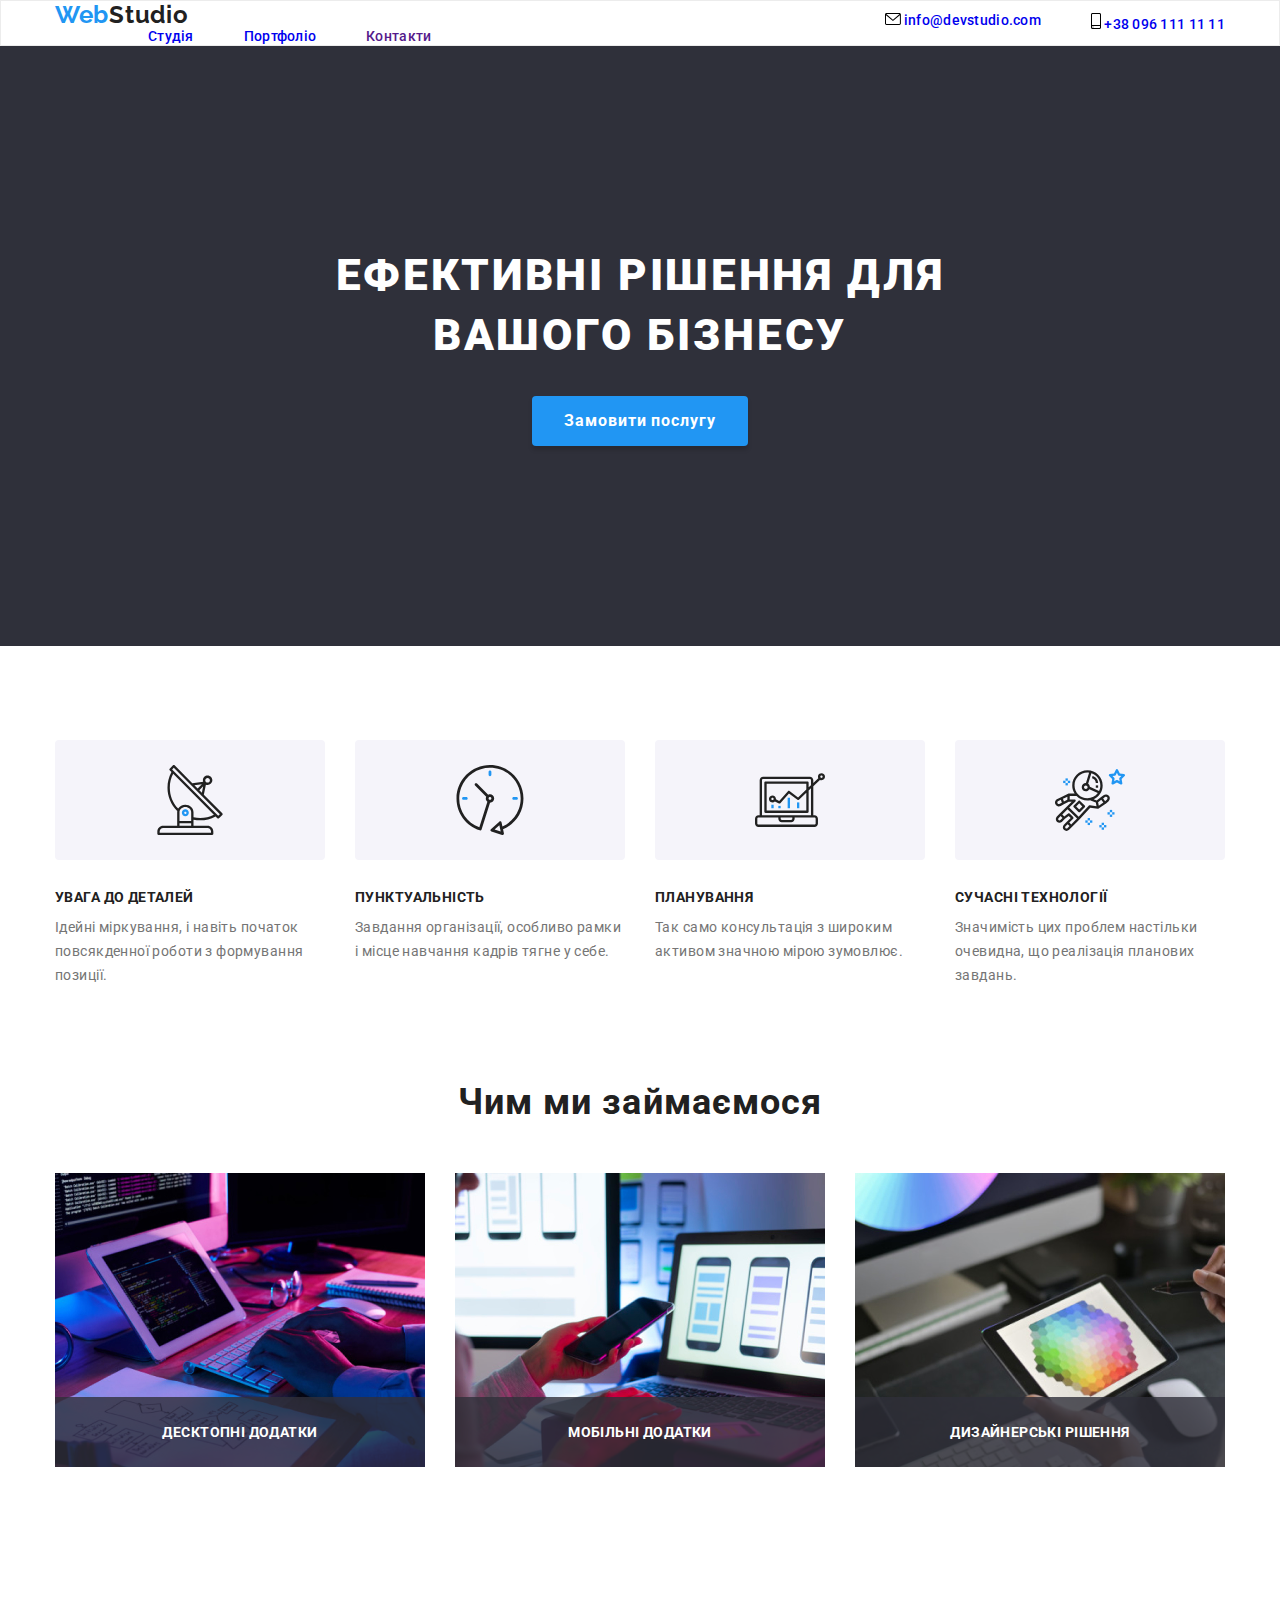
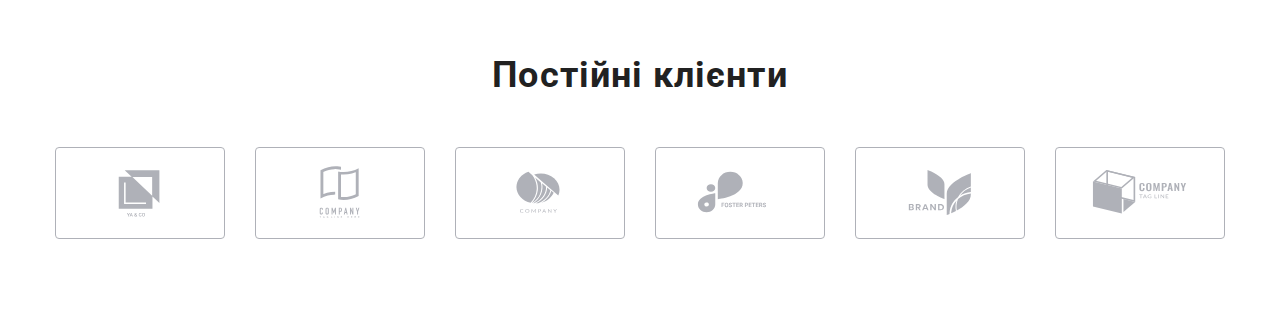
==== commit 3af4c3bf: "working" ====
--- a/index.html
+++ b/index.html
@@ -26,12 +26,72 @@
             <a href="./index.html" lang="en" class="logo"
               ><span class="logo__logo--first-words">Web</span>Studio</a
             >
-            <button type="button" class="menu-button is-open">
-              <svg width="40" height="40" aria-label="Перемикач мобільного меню">
+
+            <button
+              class="menu-toggle js-open-menu"
+              aria-expanded="false"
+              aria-controls="mobile-menu"
+            >
+              <svg
+                width="40"
+                height="40"
+                fill="currentColor"
+                viewBox="0 0 20 20"
+                xmlns="http://www.w3.org/2000/svg"
+              >
+                <use class="icon-menu" href="./images/symbol-defs.svg#icon-menu"></use>
+              </svg>
+            </button>
+          </div>
+
+          <div class="container"></div>
+
+          <div class="menu-container js-menu-container" id="mobile-menu">
+            <button class="menu-toggle js-close-menu">
+              <svg
+                fill="currentColor"
+                viewBox="0 0 20 20"
+                xmlns="http://www.w3.org/2000/svg"
+                width="40"
+                height="40"
+              >
                 <use class="icon-cross" href="./images/symbol-defs.svg#icon-close"></use>
-                <use class="icon-menu" href="./images/symbol-defs.svg#icon-menu"></use>
               </svg>
             </button>
+
+            <ul class="mobile-menu">
+              <li><a href="" class="link">Студія</a></li>
+              <li><a href="" class="link">Портфоліо</a></li>
+              <li><a href="" class="link">Контакти</a></li>
+            </ul>
+
+            <div class="mobile-container">
+              <ul class="mobile-contacts">
+                <li class="item">
+                  <a href="mailto:info@devstudio.com" class="mobile-contacts__mail">
+                    info@devstudio.com</a
+                  >
+                </li>
+                <li class="item">
+                  <a href="tel:+380961111111" class="mobile-contacts__tel"> +38 096 111 11 11</a>
+                </li>
+              </ul>
+
+              <ul class="mobile-social">
+                <li class="mobile-social__item">
+                  <a href="" class="mobile-social__link">Instagram</a>
+                </li>
+                <li class="mobile-social__item">
+                  <a href="" class="mobile-social__link">Twitter</a>
+                </li>
+                <li class="mobile-social__item">
+                  <a href="" class="mobile-social__link">Facebook</a>
+                </li>
+                <li class="mobile-social__item">
+                  <a href="" class="mobile-social__link">LinkedIn</a>
+                </li>
+              </ul>
+            </div>
           </div>
 
           <ul class="site-nav">
@@ -64,7 +124,7 @@
       </div>
     </header>
 
-    <!-- <main>
+    <main>
       <section class="hero">
         <div class="section hero__section">
           <h1 class="hero__title">Ефективні рішення для вашого бізнесу</h1>
@@ -167,7 +227,7 @@
         </div>
       </section>
 
-      <section class="section section--team">
+      <!-- <section class="section section--team">
         <div class="conteiner">
           <h2 class="team__title">Наша команда</h2>
           <ul class="team__list">
@@ -348,7 +408,7 @@
             </li>
           </ul>
         </div>
-      </section>
+      </section> -->
 
       <section class="section">
         <div class="conteiner">
@@ -401,7 +461,7 @@
       </section>
     </main>
 
-    <footer class="page-footer">
+    <!-- <footer class="page-footer">
       <div class="conteiner page-footer__container">
         <div class="page-footer__contact">
           <div class="footer-logo-box">
@@ -492,7 +552,7 @@
       </div>
     </footer> -->
 
-    <!-- <div data-modal class="backdrop is-hidden">
+    <div data-modal class="backdrop is-hidden">
       <div class="modal">
         <button data-modal-close class="modal__exit-box">
           <svg class="modal__exit-icon" height="18" width="18">
@@ -561,8 +621,9 @@
           <button type="submit" class="modal__submit-button-modal">Відправити</button>
         </form>
       </div>
-    </div> -->
+    </div>
 
     <script src="./js/modal.js"></script>
+    <script src="./js/mobile-menu.js"></script>
   </body>
 </html>
--- a/css/main.min.css
+++ b/css/main.min.css
@@ -1 +1 @@
-:root{--black: #212121;--p-color: #757575;--main-white: #ffffff;--blue: #2196f3;--color-a-ftr: rgba(255, 255, 255, 0.6);--bg-batton: #f5f4fa;--color-ftr: #2f303a;--main-bg: #f5f5f5;--not-main-bg: #f5f4fa;--active-btn: #188ce8;--border-header: #ececec;--border-technology-list: #eeeeee;--bg-icon-footer: rgba(255, 255, 255, 0.1);--icon-color: #afb1b8;--overplay-technology: rgba(33, 150, 243, 0.9);--bg-modal: rgba(0, 0, 0, 0.2)}body{background-color:var(--main-white);color:var(--black);font-family:Roboto,sans-serif}ul{list-style:none;padding:0;margin:0}a{text-decoration:none}h1,h2,h3,h4,h5,h6{margin-top:0;margin-bottom:10px}p{color:var(--p-color);margin-top:0;margin-bottom:0}input{outline:none}.conteiner{margin-left:auto;margin-right:auto;padding-left:15px;padding-right:15px}@media screen and (min-width: 480px){.conteiner{width:480px}}@media screen and (min-width: 768px){.conteiner{width:768px}}@media screen and (min-width: 1200px){.conteiner{width:1200px}}.section{padding-top:94px;padding-bottom:94px;text-align:center}.section-title-hidden{position:absolute;width:1px;height:1px;margin:-1px;border:0;padding:0;clip:rect(0 0 0 0);overflow:hidden}.page-header{background-color:var(--main-white);letter-spacing:.02em;font-weight:500;font-size:14px;line-height:1.14;border:1px solid var(--border-header)}.page-header__conteiner{margin-left:auto;margin-right:auto;padding-left:15px;padding-right:15px}@media screen and (min-width: 480px){.page-header__conteiner{width:480px}}@media screen and (min-width: 768px){.page-header__conteiner{width:768px;display:-webkit-box;display:-ms-flexbox;display:flex;-webkit-box-align:center;-ms-flex-align:center;align-items:center}}@media screen and (min-width: 1200px){.page-header__conteiner{width:1200px}}.logo{color:var(--black);font-family:Raleway,sans-serif;letter-spacing:.03em;font-weight:700;font-size:26px;line-height:1.19;text-decoration:none}@media screen and (max-width: 768px){.logo{display:block;padding-top:15px;padding-bottom:15px}}.logo__logo--first-words{color:var(--blue)}.logo-nav__mobile{display:-webkit-box;display:-ms-flexbox;display:flex;-webkit-box-align:center;-ms-flex-align:center;align-items:center;-webkit-box-pack:justify;-ms-flex-pack:justify;justify-content:space-between}.menu-button{display:inline-block;margin:0;padding:0;border:none;background-color:rgba(0,0,0,0)}.menu-button .icon-cross{display:none}.menu-button.is-open .icon-cross{display:block}.menu-button.is-open .icon-menu{display:none}@media screen and (max-width: 768px){.site-nav{display:none}}@media screen and (min-width: 768px){.site-nav{display:-webkit-box;display:-ms-flexbox;display:flex;gap:50px;margin-left:93px}}@media screen and (max-width: 768px){.auth-nav{display:none}}@media screen and (min-width: 768px){.auth-nav{display:-webkit-box;display:-ms-flexbox;display:flex;margin-left:auto;gap:50px}}/*# sourceMappingURL=main.min.css.map */+:root{--black: #212121;--p-color: #757575;--main-white: #ffffff;--blue: #2196f3;--color-a-ftr: rgba(255, 255, 255, 0.6);--bg-batton: #f5f4fa;--color-ftr: #2f303a;--main-bg: #f5f5f5;--not-main-bg: #f5f4fa;--active-btn: #188ce8;--border-header: #ececec;--border-technology-list: #eeeeee;--bg-icon-footer: rgba(255, 255, 255, 0.1);--icon-color: #afb1b8;--overplay-technology: rgba(33, 150, 243, 0.9);--bg-modal: rgba(0, 0, 0, 0.2)}body{background-color:var(--main-white);color:var(--black);font-family:Roboto,sans-serif}ul{list-style:none;padding:0;margin:0}a{text-decoration:none}h1,h2,h3,h4,h5,h6{margin-top:0;margin-bottom:10px}p{color:var(--p-color);margin-top:0;margin-bottom:0}input{outline:none}.conteiner{margin-left:auto;margin-right:auto;padding-left:15px;padding-right:15px}@media screen and (min-width: 480px){.conteiner{width:480px}}@media screen and (min-width: 768px){.conteiner{width:768px}}@media screen and (min-width: 1200px){.conteiner{width:1200px}}.section{padding-top:60px;padding-bottom:60px;text-align:center}@media screen and (min-width: 1200px){.section{padding-top:94px;padding-bottom:94px}}.section-title-hidden{position:absolute;width:1px;height:1px;margin:-1px;border:0;padding:0;clip:rect(0 0 0 0);overflow:hidden}.page-header{position:relative;background-color:var(--main-white);letter-spacing:.02em;font-weight:500;font-size:14px;line-height:1.14;border:1px solid var(--border-header)}.page-header__conteiner{margin-left:auto;margin-right:auto;padding-left:15px;padding-right:15px}@media screen and (min-width: 480px){.page-header__conteiner{width:480px}}@media screen and (min-width: 768px){.page-header__conteiner{width:768px;display:-webkit-box;display:-ms-flexbox;display:flex;-webkit-box-align:center;-ms-flex-align:center;align-items:center}}@media screen and (min-width: 1200px){.page-header__conteiner{width:1200px}}.logo{color:var(--black);font-family:Raleway,sans-serif;font-weight:700;font-size:24px;line-height:1.1666666667;letter-spacing:.03em;text-decoration:none}@media screen and (max-width: 767px){.logo{display:block;padding-top:15px;padding-bottom:15px}}.logo__logo--first-words{color:var(--blue)}.logo-nav__mobile{display:-webkit-box;display:-ms-flexbox;display:flex;-webkit-box-align:center;-ms-flex-align:center;align-items:center;-webkit-box-pack:justify;-ms-flex-pack:justify;justify-content:space-between}@media screen and (max-width: 768px){.site-nav{display:none}}@media screen and (min-width: 768px){.site-nav{display:-webkit-box;display:-ms-flexbox;display:flex;gap:50px;margin-left:93px}}@media screen and (max-width: 768px){.auth-nav{display:none}}@media screen and (min-width: 768px){.auth-nav{display:-webkit-box;display:-ms-flexbox;display:flex;margin-left:auto;gap:50px}}.menu-toggle{min-height:40px;min-width:40px;display:-webkit-box;display:-ms-flexbox;display:flex;-webkit-box-align:center;-ms-flex-align:center;align-items:center;-webkit-box-pack:center;-ms-flex-pack:center;justify-content:center;margin:0;padding:0;background-color:rgba(0,0,0,0);cursor:pointer;border:none;border-radius:50%;outline:none}@media(min-width: 768px){.menu-toggle{display:none}}.menu-toggle:hover,.menu-toggle:focus{background-color:rgba(0,0,0,.1)}.menu-container{display:-webkit-box;display:-ms-flexbox;display:flex;-webkit-box-orient:vertical;-webkit-box-direction:normal;-ms-flex-direction:column;flex-direction:column;-webkit-box-pack:justify;-ms-flex-pack:justify;justify-content:space-between;position:fixed;top:0;left:0;width:100vw;height:100vh;padding:32px;background-color:var(--main-white);z-index:999;-webkit-transform:translateY(-100%);-ms-transform:translateY(-100%);transform:translateY(-100%);-webkit-transition:-webkit-transform 250ms ease-in-out;transition:-webkit-transform 250ms ease-in-out;-o-transition:transform 250ms ease-in-out;transition:transform 250ms ease-in-out;transition:transform 250ms ease-in-out, -webkit-transform 250ms ease-in-out}.menu-container.is-open{-webkit-transform:translateY(0);-ms-transform:translateY(0);transform:translateY(0)}.menu-container .menu-toggle{position:absolute;top:16px;right:16px;color:var(--black)}.mobile-container{display:-webkit-box;display:-ms-flexbox;display:flex;-webkit-box-orient:vertical;-webkit-box-direction:normal;-ms-flex-direction:column;flex-direction:column;gap:64px}.mobile-menu{padding:0;margin:0;list-style:none;display:-webkit-box;display:-ms-flexbox;display:flex;-webkit-box-orient:vertical;-webkit-box-direction:normal;-ms-flex-direction:column;flex-direction:column;gap:32px}.mobile-menu .link{text-decoration:none;font-weight:500;font-size:40px;line-height:1.175;letter-spacing:.02em;color:var(--black)}.mobile-menu .link:hover,.mobile-menu .link:focus{color:var(--blue)}.mobile-contacts{display:-webkit-box;display:-ms-flexbox;display:flex;-webkit-box-orient:vertical;-webkit-box-direction:normal;-ms-flex-direction:column;flex-direction:column;gap:32px}.mobile-contacts__mail{font-weight:500;font-size:34px;line-height:1.1764705882;letter-spacing:.02em;color:var(--blue)}.mobile-contacts__tel{font-weight:500;font-size:24px;line-height:1.1666666667;letter-spacing:.02em;color:var(--black)}.mobile-social{display:-webkit-box;display:-ms-flexbox;display:flex}.mobile-social__link{font-weight:500;font-size:18px;line-height:1.2222222222;letter-spacing:.02em;color:var(--blue);padding:10px}.mobile-social__item{border-right:1px solid var(--black)}.mobile-social__item:last-child{border-right:none}.hero{background-color:var(--color-ftr);text-align:center;max-width:1600px;height:600px;margin-left:auto;margin-right:auto}@media screen and (max-width: 1199px){.hero{height:400px}}.hero__section{padding-top:118px;padding-bottom:118px}@media screen and (min-width: 1200px){.hero__section{padding-top:200px;padding-bottom:200px}}.hero__title{font-weight:900;font-size:26px;line-height:1.6153846154;text-align:center;width:360px;color:#fff;letter-spacing:.06em;text-transform:uppercase;margin:0 auto 30px}@media screen and (min-width: 1200px){.hero__title{font-size:44px;line-height:1.36;width:700px}}.hero__button{background-color:var(--blue);color:var(--main-white);cursor:pointer;border:inherit;letter-spacing:.06em;font-weight:700;font-size:16px;line-height:1.87;border-radius:4px;padding:10px 32px;-webkit-box-shadow:0px 4px 4px rgba(0,0,0,.15);box-shadow:0px 4px 4px rgba(0,0,0,.15);-webkit-transition-property:background-color;-o-transition-property:background-color;transition-property:background-color;-webkit-transition-duration:250ms;-o-transition-duration:250ms;transition-duration:250ms;-webkit-transition-timing-function:cubic-bezier(0.4, 0, 0.2, 1);-o-transition-timing-function:cubic-bezier(0.4, 0, 0.2, 1);transition-timing-function:cubic-bezier(0.4, 0, 0.2, 1)}.hero__button:hover,.hero__button:focus{background-color:var(--active-btn)}@media screen and (max-width: 1199px){.hero__button{padding:10px 24px}}.section-title-hidden{position:absolute;width:1px;height:1px;margin:-1px;border:0;padding:0;clip:rect(0 0 0 0);overflow:hidden}.features{display:-webkit-box;display:-ms-flexbox;display:flex;-webkit-box-orient:vertical;-webkit-box-direction:normal;-ms-flex-direction:column;flex-direction:column;text-align:left;list-style:none;gap:30px}@media screen and (min-width: 1200px){.features{display:-webkit-box;display:-ms-flexbox;display:flex;-webkit-box-orient:initial;-webkit-box-direction:initial;-ms-flex-direction:initial;flex-direction:initial}}.features__item{display:block}@media screen and (min-width: 1200px){.features__item{width:270px}}.features__icon-conteiner{display:-webkit-box;display:-ms-flexbox;display:flex;-webkit-box-pack:center;-ms-flex-pack:center;justify-content:center;-webkit-box-align:center;-ms-flex-align:center;align-items:center;width:450px;height:120px;background:var(--bg-batton);border-radius:4px;margin-bottom:30px;padding:0}@media screen and (min-width: 1200px){.features__icon-conteiner{height:120px;width:270px}}.features__title{color:var(--black);font-weight:700;font-size:14px;line-height:1.14;letter-spacing:.03em;text-transform:uppercase}.features__prg{color:var(--p-color);font-size:14px;line-height:1.71;letter-spacing:.03em}.section--no-padding{display:none}@media screen and (min-width: 1200px){.section--no-padding{display:block;padding-top:0;padding-bottom:94px}}.examples__title{color:var(--black);margin-top:0;margin-bottom:50px;font-weight:700;font-size:36px;line-height:1.16;letter-spacing:.03em;text-align:center}.examples__list{display:-webkit-box;display:-ms-flexbox;display:flex;gap:30px}.examples__item{position:relative}.examples__img{display:block}.examples__prg{font-weight:700;font-size:14px;line-height:1.1428571429;letter-spacing:.03em;text-align:center;text-transform:uppercase;color:var(--main-white);background-color:rgba(47,48,58,.8);padding-top:27px;padding-bottom:27px;position:absolute;bottom:0;width:100%}.company__title{font-weight:700;font-size:28px;line-height:1.1785714286;text-align:center;letter-spacing:.03em;margin-bottom:30px}@media screen and (min-width: 1200px){.company__title{font-size:36px;line-height:1.16;margin-bottom:50px}}.company__list{display:-webkit-box;display:-ms-flexbox;display:flex;-ms-flex-wrap:wrap;flex-wrap:wrap;gap:30px}@media screen and (min-width: 1200px){.company__list{display:-webkit-box;display:-ms-flexbox;display:flex;-webkit-box-pack:center;-ms-flex-pack:center;justify-content:center;gap:30px}}.company__item{width:210px;height:92px}@media screen and (min-width: 1200px){.company__item{display:-webkit-box;display:-ms-flexbox;display:flex;width:170px;height:92px}}.company__link{display:-webkit-box;display:-ms-flexbox;display:flex;-webkit-box-pack:center;-ms-flex-pack:center;justify-content:center;-webkit-box-align:center;-ms-flex-align:center;align-items:center;width:100%;height:100%;border:1px solid var(--icon-color);border-radius:4px;color:var(--icon-color);-webkit-transition-property:border-color,color;-o-transition-property:border-color,color;transition-property:border-color,color;-webkit-transition-duration:250ms;-o-transition-duration:250ms;transition-duration:250ms;-webkit-transition-timing-function:cubic-bezier(0.4, 0, 0.2, 1);-o-transition-timing-function:cubic-bezier(0.4, 0, 0.2, 1);transition-timing-function:cubic-bezier(0.4, 0, 0.2, 1)}.company__link:hover,.company__link:focus{color:var(--blue);border-color:var(--blue)}.company__icon{fill:currentColor}.page-footer{background-color:var(--color-ftr);padding-top:60px;padding-bottom:60px}.page-footer__container{display:-webkit-box;display:-ms-flexbox;display:flex;-webkit-box-align:baseline;-ms-flex-align:baseline;align-items:baseline}.page-footer__contact{display:block}.footer-logo-box{margin-bottom:20px}.footer-logo-box__logo{color:var(--main-white);font-family:Raleway,sans-serif;letter-spacing:.03em;font-weight:700;font-size:26px;line-height:1.19;text-decoration:none}.footer-logo-box__logo-first-words{color:var(--blue)}.footer-address{font-size:14px;line-height:1.71;font-style:normal;text-decoration:none}.footer-address__item{display:block;height:21px}.footer-address__item+.footer-address__item{margin-top:9px}.footer-address__link-place{color:var(--main-white);letter-spacing:.03em;text-decoration:none;-webkit-transition-property:color;-o-transition-property:color;transition-property:color;-webkit-transition-duration:250ms;-o-transition-duration:250ms;transition-duration:250ms;-webkit-transition-timing-function:cubic-bezier(0.4, 0, 0.2, 1);-o-transition-timing-function:cubic-bezier(0.4, 0, 0.2, 1);transition-timing-function:cubic-bezier(0.4, 0, 0.2, 1)}.footer-address__link-place:hover,.footer-address__link-place:focus{color:var(--blue)}.footer-addres__link{color:var(--color-a-ftr);letter-spacing:.03em;-webkit-transition-property:color;-o-transition-property:color;transition-property:color;-webkit-transition-duration:250ms;-o-transition-duration:250ms;transition-duration:250ms;-webkit-transition-timing-function:cubic-bezier(0.4, 0, 0.2, 1);-o-transition-timing-function:cubic-bezier(0.4, 0, 0.2, 1);transition-timing-function:cubic-bezier(0.4, 0, 0.2, 1)}.footer-addres__link:hover,.footer-addres__link:focus{color:var(--blue)}.footer-social-media{display:block;margin-left:70px}.footer-social-media__prg{color:var(--main-white);font-weight:700;font-size:14px;line-height:1.14;letter-spacing:.03em;text-transform:uppercase;margin-bottom:20px}.footer-social-media__list{display:-webkit-box;display:-ms-flexbox;display:flex;gap:10px}.footer-social-media__link{display:-webkit-box;display:-ms-flexbox;display:flex;-webkit-box-pack:center;-ms-flex-pack:center;justify-content:center;-webkit-box-align:center;-ms-flex-align:center;align-items:center;gap:10px;height:44px;width:44px;border-radius:50%;background-color:var(--bg-icon-footer);-webkit-transition-property:background-color;-o-transition-property:background-color;transition-property:background-color;-webkit-transition-duration:250ms;-o-transition-duration:250ms;transition-duration:250ms;-webkit-transition-timing-function:cubic-bezier(0.4, 0, 0.2, 1);-o-transition-timing-function:cubic-bezier(0.4, 0, 0.2, 1);transition-timing-function:cubic-bezier(0.4, 0, 0.2, 1)}.footer-social-media__link:hover,.footer-social-media__link:focus{background-color:var(--blue)}.footer-social-media__icon{fill:var(--main-white)}.footer-form-box{display:block;margin-left:93px}.footer-form{display:block;gap:12px}.footer-form__label{font-weight:700;font-size:14px;line-height:1.1428571429;letter-spacing:.03em;text-transform:uppercase;color:var(--main-white);display:block;margin-bottom:20px}.footer-form__string-box{display:-webkit-box;display:-ms-flexbox;display:flex;gap:10px}.footer-form__email{width:358px;height:50px;color:var(--color-a-ftr);background-color:var(--color-ftr);border:1px solid rgba(255,255,255,.3);-webkit-filter:drop-shadow(0px 4px 4px rgba(0, 0, 0, 0.15));filter:drop-shadow(0px 4px 4px rgba(0, 0, 0, 0.15));border-radius:4px;padding:15px 16px;outline:none}.footer-form__button{color:var(--main-white);font-weight:700;font-size:16px;line-height:1.875;width:200px;height:50px;background-color:var(--blue);-webkit-box-shadow:0px 4px 4px rgba(0,0,0,.15);box-shadow:0px 4px 4px rgba(0,0,0,.15);border:inherit;border-radius:4px;display:-webkit-box;display:-ms-flexbox;display:flex;-webkit-box-align:center;-ms-flex-align:center;align-items:center;-webkit-box-pack:center;-ms-flex-pack:center;justify-content:center;letter-spacing:.06em;gap:10px;cursor:pointer;-webkit-transition-property:background-color;-o-transition-property:background-color;transition-property:background-color;-webkit-transition-duration:250ms;-o-transition-duration:250ms;transition-duration:250ms;-webkit-transition-timing-function:cubic-bezier(0.4, 0, 0.2, 1);-o-transition-timing-function:cubic-bezier(0.4, 0, 0.2, 1);transition-timing-function:cubic-bezier(0.4, 0, 0.2, 1)}.footer-form__button:hover,.footer-form__button:focus{background-color:var(--active-btn)}.footer-form__icon-send{fill:currentColor}.backdrop{position:fixed;top:0;left:0;width:100%;height:100%;background:var(--bg-modal);opacity:1;-webkit-transition:opacity 250ms cubic-bezier(0.4, 0, 0.2, 1),visibility 250ms cubic-bezier(0.4, 0, 0.2, 1);-o-transition:opacity 250ms cubic-bezier(0.4, 0, 0.2, 1),visibility 250ms cubic-bezier(0.4, 0, 0.2, 1);transition:opacity 250ms cubic-bezier(0.4, 0, 0.2, 1),visibility 250ms cubic-bezier(0.4, 0, 0.2, 1)}.backdrop.is-hidden{visibility:hidden;opacity:0;pointer-events:none}.modal{position:absolute;top:50%;left:50%;-webkit-transform:translate(-50%, -50%);-ms-transform:translate(-50%, -50%);transform:translate(-50%, -50%);width:528px;height:581px;padding:40px;background-color:var(--main-white);-webkit-box-shadow:0px 1px 3px rgba(0,0,0,.12),0px 1px 1px rgba(0,0,0,.14),0px 2px 1px rgba(0,0,0,.2);box-shadow:0px 1px 3px rgba(0,0,0,.12),0px 1px 1px rgba(0,0,0,.14),0px 2px 1px rgba(0,0,0,.2);border-radius:4px}.modal__exit-box{position:absolute;top:8px;right:8px;width:30px;height:30px;display:-webkit-box;display:-ms-flexbox;display:flex;-webkit-box-align:center;-ms-flex-align:center;align-items:center;-webkit-box-pack:center;-ms-flex-pack:center;justify-content:center;border:1px solid rgba(0,0,0,.1);border-radius:50%;background-color:var(--main-white);cursor:pointer;-webkit-transition:color 250ms cubic-bezier(0.4, 0, 0.2, 1);-o-transition:color 250ms cubic-bezier(0.4, 0, 0.2, 1);transition:color 250ms cubic-bezier(0.4, 0, 0.2, 1)}.modal__exit-box:hover,.modal__exit-box:focus{color:var(--blue)}.modal__exit-icon{fill:currentColor;-webkit-transition:fill 250ms cubic-bezier(0.4, 0, 0.2, 1);-o-transition:fill 250ms cubic-bezier(0.4, 0, 0.2, 1);transition:fill 250ms cubic-bezier(0.4, 0, 0.2, 1)}.modal__title{font-weight:700;font-size:20px;line-height:1.15;text-align:center;letter-spacing:.03em;color:var(--black);margin-bottom:12px}.modal__label{display:-webkit-box;display:-ms-flexbox;display:flex;-webkit-box-orient:vertical;-webkit-box-direction:normal;-ms-flex-direction:column;flex-direction:column;font-size:12px;line-height:1.1666666667;letter-spacing:.01em;margin-bottom:10px;color:var(--p-color)}.modal__input-box{position:relative;width:100%;margin-top:4px}.modal__input{height:40px;width:100%;border:1px solid rgba(33,33,33,.2);border-radius:4px;font-size:12px;line-height:1.1666666667;letter-spacing:.01em;padding:12px 42px;-webkit-transition:border-color 250ms cubic-bezier(0.4, 0, 0.2, 1);-o-transition:border-color 250ms cubic-bezier(0.4, 0, 0.2, 1);transition:border-color 250ms cubic-bezier(0.4, 0, 0.2, 1)}.modal__input:focus{border-color:var(--blue)}.modal__input-icon{position:absolute;left:12px;top:50%;-webkit-transform:translateY(-50%);-ms-transform:translateY(-50%);transform:translateY(-50%);-webkit-transition:fill 250ms cubic-bezier(0.4, 0, 0.2, 1);-o-transition:fill 250ms cubic-bezier(0.4, 0, 0.2, 1);transition:fill 250ms cubic-bezier(0.4, 0, 0.2, 1)}.modal__input:focus+.modal__input-icon{fill:var(--blue)}.modal__feedback{height:120px;padding:12px 16px;resize:none;outline:none;margin-top:4px;border:1px solid rgba(33,33,33,.2);border-radius:4px;font-size:12px;line-height:1.1666666667;letter-spacing:.01em;-webkit-transition:border-color 250ms cubic-bezier(0.4, 0, 0.2, 1);-o-transition:border-color 250ms cubic-bezier(0.4, 0, 0.2, 1);transition:border-color 250ms cubic-bezier(0.4, 0, 0.2, 1)}.modal__feedback:focus{border-color:var(--blue)}.modal__checkbox-label{display:block;margin-top:20px;font-size:14px;line-height:2;letter-spacing:.03em}.modal__checkbox-input-box{display:-webkit-box;display:-ms-flexbox;display:flex;-webkit-box-pack:center;-ms-flex-pack:center;justify-content:center;-webkit-box-align:center;-ms-flex-align:center;align-items:center}.modal__checkbox-input{position:absolute;appearance:none;-webkit-appearance:none;-moz-appearance:none}.modal__checkbox-icon{margin-right:7px;display:inline-block;border:2px solid var(--black);border-radius:2px;-webkit-transition:background-color 250ms cubic-bezier(0.4, 0, 0.2, 1),border 250ms cubic-bezier(0.4, 0, 0.2, 1);-o-transition:background-color 250ms cubic-bezier(0.4, 0, 0.2, 1),border 250ms cubic-bezier(0.4, 0, 0.2, 1);transition:background-color 250ms cubic-bezier(0.4, 0, 0.2, 1),border 250ms cubic-bezier(0.4, 0, 0.2, 1)}.modal__checkbox-input:checked+.modal__checkbox-icon{border:none;background-color:var(--blue)}.modal__checkbox-link{color:var(--blue);font-size:14px;line-height:2;letter-spacing:.03em;margin-left:4px}.modal__submit-button-modal{color:var(--main-white);font-weight:700;font-size:16px;line-height:1.875;width:200px;height:50px;background-color:var(--blue);-webkit-box-shadow:0px 4px 4px rgba(0,0,0,.15);box-shadow:0px 4px 4px rgba(0,0,0,.15);border:inherit;border-radius:4px;display:-webkit-box;display:-ms-flexbox;display:flex;-webkit-box-align:center;-ms-flex-align:center;align-items:center;-webkit-box-pack:center;-ms-flex-pack:center;justify-content:center;letter-spacing:.06em;gap:10px;margin-top:30px;margin-left:auto;margin-right:auto;cursor:pointer;-webkit-transition:background-color 250ms cubic-bezier(0.4, 0, 0.2, 1);-o-transition:background-color 250ms cubic-bezier(0.4, 0, 0.2, 1);transition:background-color 250ms cubic-bezier(0.4, 0, 0.2, 1)}.modal__submit-button-modal:hover,.modal__submit-button-modal:focus{background-color:var(--active-btn)}/*# sourceMappingURL=main.min.css.map */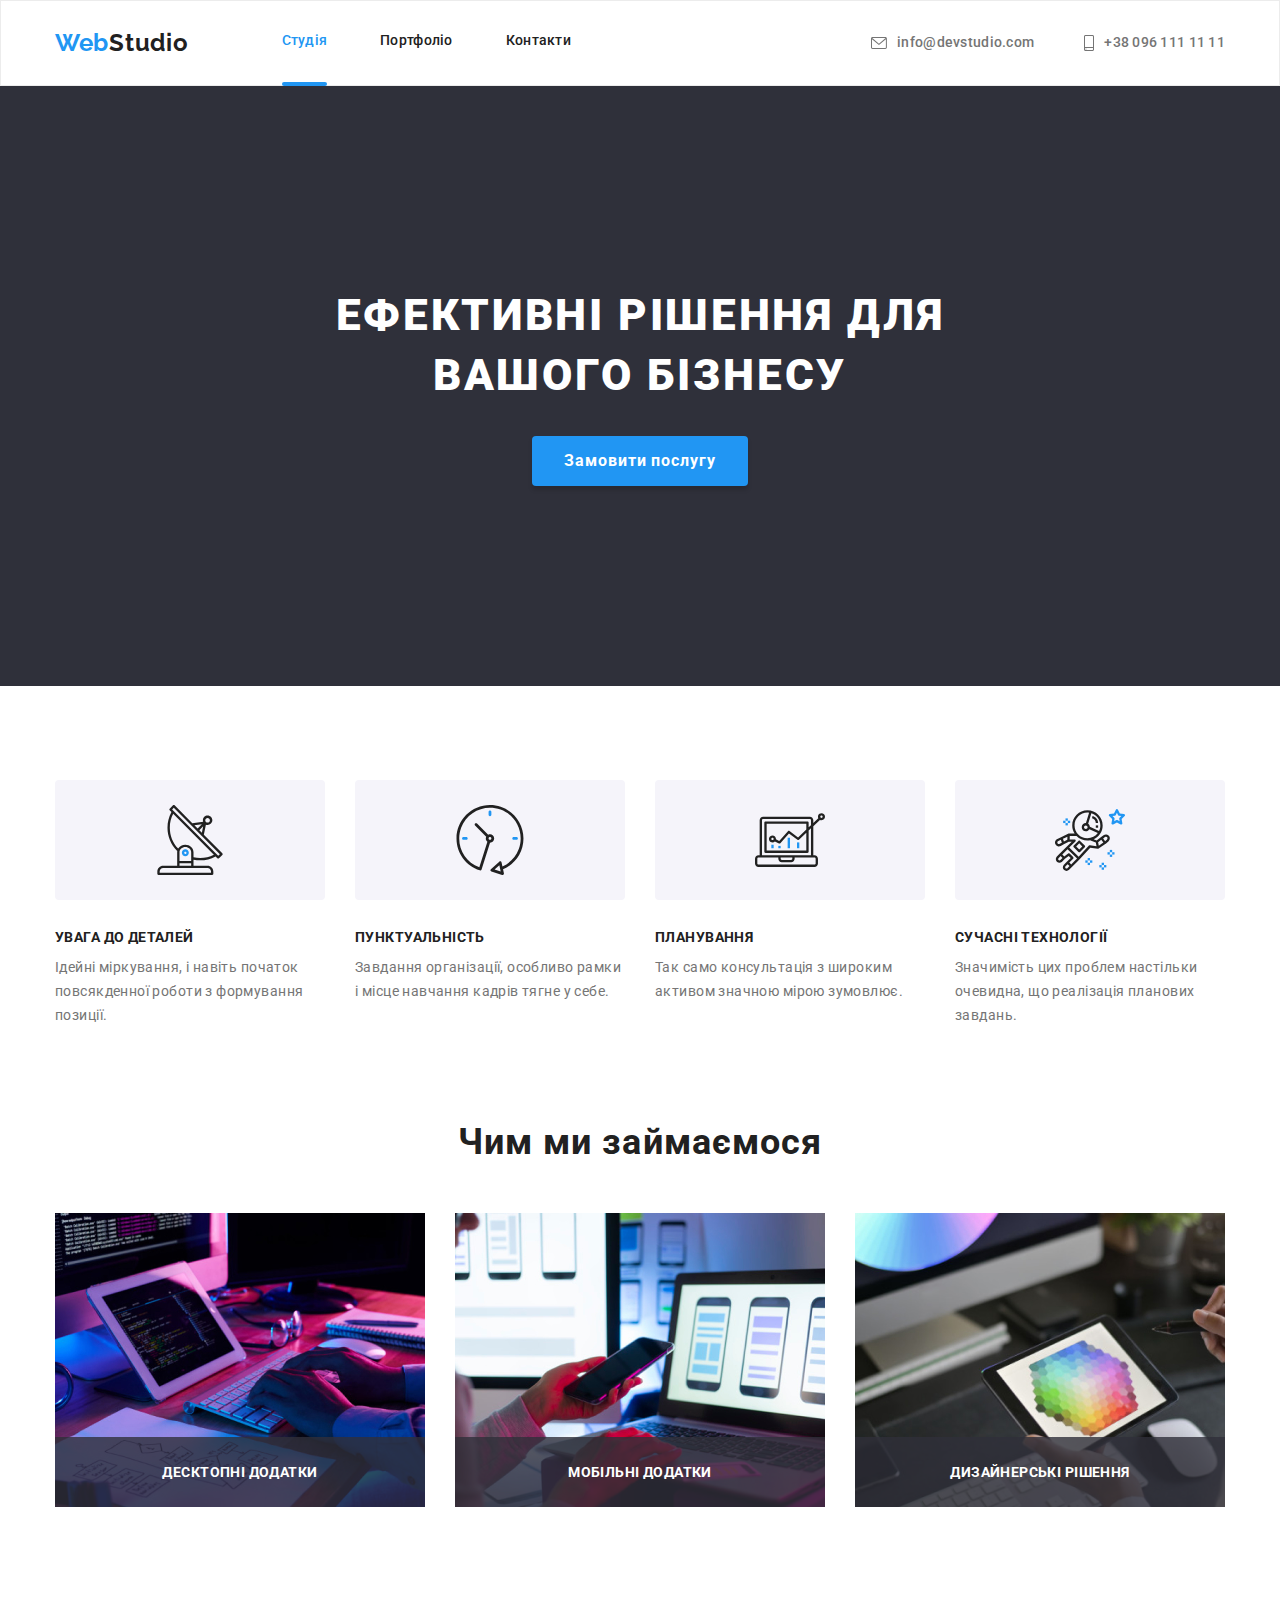
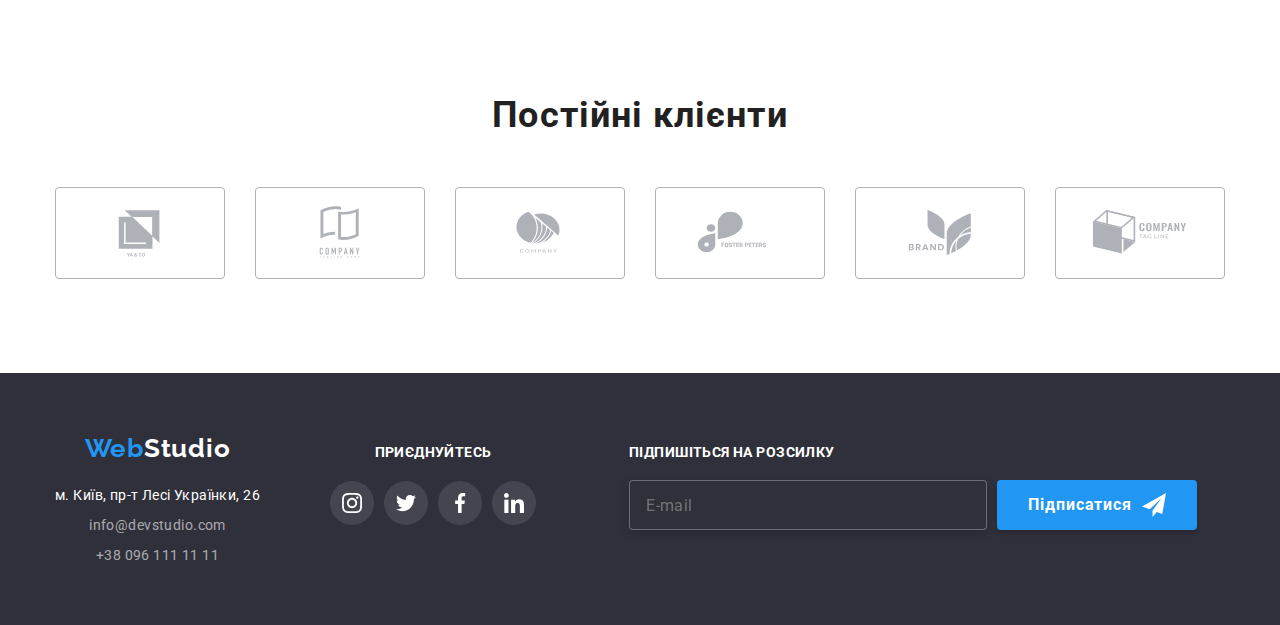
==== commit 4943739f: "go" ====
--- a/index.html
+++ b/index.html
@@ -44,8 +44,6 @@
             </button>
           </div>
 
-          <div class="container"></div>
-
           <div class="menu-container js-menu-container" id="mobile-menu">
             <button class="menu-toggle js-close-menu">
               <svg
@@ -60,8 +58,8 @@
             </button>
 
             <ul class="mobile-menu">
-              <li><a href="" class="link">Студія</a></li>
-              <li><a href="" class="link">Портфоліо</a></li>
+              <li><a href="./index.html" class="link">Студія</a></li>
+              <li><a href="./portfolio.html" class="link">Портфоліо</a></li>
               <li><a href="" class="link">Контакти</a></li>
             </ul>
 
@@ -461,71 +459,73 @@
       </section>
     </main>
 
-    <!-- <footer class="page-footer">
+    <footer class="page-footer">
       <div class="conteiner page-footer__container">
-        <div class="page-footer__contact">
-          <div class="footer-logo-box">
-            <a href="./index.html" lang="en" class="footer-logo-box__logo"
-              ><span class="footer-logo-box__logo-first-words">Web</span>Studio</a
-            >
+        <div class="page-footer__tablet-box">
+          <div class="page-footer__contact">
+            <div class="footer-logo-box">
+              <a href="./index.html" lang="en" class="footer-logo-box__logo"
+                ><span class="footer-logo-box__logo-first-words">Web</span>Studio</a
+              >
+            </div>
+
+            <address class="footer-address">
+              <ul>
+                <li class="footer-address__item">
+                  <a
+                    class="footer-address__link-place"
+                    href="https://goo.gl/maps/CPtrU1FHBa2aNyZL9"
+                    target="_blank"
+                    rel="noopener noreferrer nofollow"
+                    >м. Київ, пр-т Лесі Українки, 26</a
+                  >
+                </li>
+                <li class="footer-address__item">
+                  <a href="mailto:info@devstudio.com" class="footer-addres__link"
+                    >info@devstudio.com</a
+                  >
+                </li>
+                <li class="footer-address__item">
+                  <a href="tel:+380961111111" class="footer-addres__link">+38 096 111 11 11</a>
+                </li>
+              </ul>
+            </address>
           </div>
 
-          <address class="footer-address">
-            <ul>
-              <li class="footer-address__item">
-                <a
-                  class="footer-address__link-place"
-                  href="https://goo.gl/maps/CPtrU1FHBa2aNyZL9"
-                  target="_blank"
-                  rel="noopener noreferrer nofollow"
-                  >м. Київ, пр-т Лесі Українки, 26</a
-                >
+          <div class="footer-social-media">
+            <p class="footer-social-media__prg">Приєднуйтесь</p>
+
+            <ul class="footer-social-media__list">
+              <li>
+                <a href="#" class="footer-social-media__link">
+                  <svg class="footer-social-media__icon" height="20" width="20">
+                    <use href="./images/symbol-defs.svg#icon-instagram"></use>
+                  </svg>
+                </a>
               </li>
-              <li class="footer-address__item">
-                <a href="mailto:info@devstudio.com" class="footer-addres__link"
-                  >info@devstudio.com</a
-                >
+              <li>
+                <a href="#" class="footer-social-media__link">
+                  <svg class="footer-social-media__icon" height="20" width="20">
+                    <use href="./images/symbol-defs.svg#icon-twitter"></use>
+                  </svg>
+                </a>
               </li>
-              <li class="footer-address__item">
-                <a href="tel:+380961111111" class="footer-addres__link">+38 096 111 11 11</a>
+              <li>
+                <a href="#" class="footer-social-media__link">
+                  <svg class="footer-social-media__icon" height="20" width="20">
+                    <use href="./images/symbol-defs.svg#icon-facebook"></use>
+                  </svg>
+                </a>
+              </li>
+              <li>
+                <a href="#" class="footer-social-media__link">
+                  <svg class="footer-social-media__icon" height="20" width="20">
+                    <use href="./images/symbol-defs.svg#icon-linkedin"></use>
+                  </svg>
+                </a>
               </li>
             </ul>
-          </address>
-        </div>
-
-        <div class="footer-social-media">
-          <p class="footer-social-media__prg">Приєднуйтесь</p>
-
-          <ul class="footer-social-media__list">
-            <li>
-              <a href="#" class="footer-social-media__link">
-                <svg class="footer-social-media__icon" height="20" width="20">
-                  <use href="./images/symbol-defs.svg#icon-instagram"></use>
-                </svg>
-              </a>
-            </li>
-            <li>
-              <a href="#" class="footer-social-media__link">
-                <svg class="footer-social-media__icon" height="20" width="20">
-                  <use href="./images/symbol-defs.svg#icon-twitter"></use>
-                </svg>
-              </a>
-            </li>
-            <li>
-              <a href="#" class="footer-social-media__link">
-                <svg class="footer-social-media__icon" height="20" width="20">
-                  <use href="./images/symbol-defs.svg#icon-facebook"></use>
-                </svg>
-              </a>
-            </li>
-            <li>
-              <a href="#" class="footer-social-media__link">
-                <svg class="footer-social-media__icon" height="20" width="20">
-                  <use href="./images/symbol-defs.svg#icon-linkedin"></use>
-                </svg>
-              </a>
-            </li>
-          </ul>
+          </div>
         </div>
 
         <div class="footer-form-box">
@@ -550,7 +550,7 @@
           </form>
         </div>
       </div>
-    </footer> -->
+    </footer>
 
     <div data-modal class="backdrop is-hidden">
       <div class="modal">
@@ -613,7 +613,7 @@
               <svg class="modal__checkbox-icon" width="16" height="15">
                 <use href="./images/icons.svg#icon-check"></use>
               </svg>
-              Погоджуюся з розсилкою та приймаю
+              <p class="modal__checkbox-prg">Погоджуюся з розсилкою та приймаю</p>
               <a href="#" class="modal__checkbox-link">Умови договору</a>
             </div>
           </label>
--- a/css/main.min.css
+++ b/css/main.min.css
@@ -1 +1 @@
-:root{--black: #212121;--p-color: #757575;--main-white: #ffffff;--blue: #2196f3;--color-a-ftr: rgba(255, 255, 255, 0.6);--bg-batton: #f5f4fa;--color-ftr: #2f303a;--main-bg: #f5f5f5;--not-main-bg: #f5f4fa;--active-btn: #188ce8;--border-header: #ececec;--border-technology-list: #eeeeee;--bg-icon-footer: rgba(255, 255, 255, 0.1);--icon-color: #afb1b8;--overplay-technology: rgba(33, 150, 243, 0.9);--bg-modal: rgba(0, 0, 0, 0.2)}body{background-color:var(--main-white);color:var(--black);font-family:Roboto,sans-serif}ul{list-style:none;padding:0;margin:0}a{text-decoration:none}h1,h2,h3,h4,h5,h6{margin-top:0;margin-bottom:10px}p{color:var(--p-color);margin-top:0;margin-bottom:0}input{outline:none}.conteiner{margin-left:auto;margin-right:auto;padding-left:15px;padding-right:15px}@media screen and (min-width: 480px){.conteiner{width:480px}}@media screen and (min-width: 768px){.conteiner{width:768px}}@media screen and (min-width: 1200px){.conteiner{width:1200px}}.section{padding-top:60px;padding-bottom:60px;text-align:center}@media screen and (min-width: 1200px){.section{padding-top:94px;padding-bottom:94px}}.section-title-hidden{position:absolute;width:1px;height:1px;margin:-1px;border:0;padding:0;clip:rect(0 0 0 0);overflow:hidden}.page-header{position:relative;background-color:var(--main-white);letter-spacing:.02em;font-weight:500;font-size:14px;line-height:1.14;border:1px solid var(--border-header)}.page-header__conteiner{margin-left:auto;margin-right:auto;padding-left:15px;padding-right:15px}@media screen and (min-width: 480px){.page-header__conteiner{width:480px}}@media screen and (min-width: 768px){.page-header__conteiner{width:768px;display:-webkit-box;display:-ms-flexbox;display:flex;-webkit-box-align:center;-ms-flex-align:center;align-items:center}}@media screen and (min-width: 1200px){.page-header__conteiner{width:1200px}}.logo{color:var(--black);font-family:Raleway,sans-serif;font-weight:700;font-size:24px;line-height:1.1666666667;letter-spacing:.03em;text-decoration:none}@media screen and (max-width: 767px){.logo{display:block;padding-top:15px;padding-bottom:15px}}.logo__logo--first-words{color:var(--blue)}.logo-nav__mobile{display:-webkit-box;display:-ms-flexbox;display:flex;-webkit-box-align:center;-ms-flex-align:center;align-items:center;-webkit-box-pack:justify;-ms-flex-pack:justify;justify-content:space-between}@media screen and (max-width: 768px){.site-nav{display:none}}@media screen and (min-width: 768px){.site-nav{display:-webkit-box;display:-ms-flexbox;display:flex;gap:50px;margin-left:93px}}@media screen and (max-width: 768px){.auth-nav{display:none}}@media screen and (min-width: 768px){.auth-nav{display:-webkit-box;display:-ms-flexbox;display:flex;margin-left:auto;gap:50px}}.menu-toggle{min-height:40px;min-width:40px;display:-webkit-box;display:-ms-flexbox;display:flex;-webkit-box-align:center;-ms-flex-align:center;align-items:center;-webkit-box-pack:center;-ms-flex-pack:center;justify-content:center;margin:0;padding:0;background-color:rgba(0,0,0,0);cursor:pointer;border:none;border-radius:50%;outline:none}@media(min-width: 768px){.menu-toggle{display:none}}.menu-toggle:hover,.menu-toggle:focus{background-color:rgba(0,0,0,.1)}.menu-container{display:-webkit-box;display:-ms-flexbox;display:flex;-webkit-box-orient:vertical;-webkit-box-direction:normal;-ms-flex-direction:column;flex-direction:column;-webkit-box-pack:justify;-ms-flex-pack:justify;justify-content:space-between;position:fixed;top:0;left:0;width:100vw;height:100vh;padding:32px;background-color:var(--main-white);z-index:999;-webkit-transform:translateY(-100%);-ms-transform:translateY(-100%);transform:translateY(-100%);-webkit-transition:-webkit-transform 250ms ease-in-out;transition:-webkit-transform 250ms ease-in-out;-o-transition:transform 250ms ease-in-out;transition:transform 250ms ease-in-out;transition:transform 250ms ease-in-out, -webkit-transform 250ms ease-in-out}.menu-container.is-open{-webkit-transform:translateY(0);-ms-transform:translateY(0);transform:translateY(0)}.menu-container .menu-toggle{position:absolute;top:16px;right:16px;color:var(--black)}.mobile-container{display:-webkit-box;display:-ms-flexbox;display:flex;-webkit-box-orient:vertical;-webkit-box-direction:normal;-ms-flex-direction:column;flex-direction:column;gap:64px}.mobile-menu{padding:0;margin:0;list-style:none;display:-webkit-box;display:-ms-flexbox;display:flex;-webkit-box-orient:vertical;-webkit-box-direction:normal;-ms-flex-direction:column;flex-direction:column;gap:32px}.mobile-menu .link{text-decoration:none;font-weight:500;font-size:40px;line-height:1.175;letter-spacing:.02em;color:var(--black)}.mobile-menu .link:hover,.mobile-menu .link:focus{color:var(--blue)}.mobile-contacts{display:-webkit-box;display:-ms-flexbox;display:flex;-webkit-box-orient:vertical;-webkit-box-direction:normal;-ms-flex-direction:column;flex-direction:column;gap:32px}.mobile-contacts__mail{font-weight:500;font-size:34px;line-height:1.1764705882;letter-spacing:.02em;color:var(--blue)}.mobile-contacts__tel{font-weight:500;font-size:24px;line-height:1.1666666667;letter-spacing:.02em;color:var(--black)}.mobile-social{display:-webkit-box;display:-ms-flexbox;display:flex}.mobile-social__link{font-weight:500;font-size:18px;line-height:1.2222222222;letter-spacing:.02em;color:var(--blue);padding:10px}.mobile-social__item{border-right:1px solid var(--black)}.mobile-social__item:last-child{border-right:none}.hero{background-color:var(--color-ftr);text-align:center;max-width:1600px;height:600px;margin-left:auto;margin-right:auto}@media screen and (max-width: 1199px){.hero{height:400px}}.hero__section{padding-top:118px;padding-bottom:118px}@media screen and (min-width: 1200px){.hero__section{padding-top:200px;padding-bottom:200px}}.hero__title{font-weight:900;font-size:26px;line-height:1.6153846154;text-align:center;width:360px;color:#fff;letter-spacing:.06em;text-transform:uppercase;margin:0 auto 30px}@media screen and (min-width: 1200px){.hero__title{font-size:44px;line-height:1.36;width:700px}}.hero__button{background-color:var(--blue);color:var(--main-white);cursor:pointer;border:inherit;letter-spacing:.06em;font-weight:700;font-size:16px;line-height:1.87;border-radius:4px;padding:10px 32px;-webkit-box-shadow:0px 4px 4px rgba(0,0,0,.15);box-shadow:0px 4px 4px rgba(0,0,0,.15);-webkit-transition-property:background-color;-o-transition-property:background-color;transition-property:background-color;-webkit-transition-duration:250ms;-o-transition-duration:250ms;transition-duration:250ms;-webkit-transition-timing-function:cubic-bezier(0.4, 0, 0.2, 1);-o-transition-timing-function:cubic-bezier(0.4, 0, 0.2, 1);transition-timing-function:cubic-bezier(0.4, 0, 0.2, 1)}.hero__button:hover,.hero__button:focus{background-color:var(--active-btn)}@media screen and (max-width: 1199px){.hero__button{padding:10px 24px}}.section-title-hidden{position:absolute;width:1px;height:1px;margin:-1px;border:0;padding:0;clip:rect(0 0 0 0);overflow:hidden}.features{display:-webkit-box;display:-ms-flexbox;display:flex;-webkit-box-orient:vertical;-webkit-box-direction:normal;-ms-flex-direction:column;flex-direction:column;text-align:left;list-style:none;gap:30px}@media screen and (min-width: 1200px){.features{display:-webkit-box;display:-ms-flexbox;display:flex;-webkit-box-orient:initial;-webkit-box-direction:initial;-ms-flex-direction:initial;flex-direction:initial}}.features__item{display:block}@media screen and (min-width: 1200px){.features__item{width:270px}}.features__icon-conteiner{display:-webkit-box;display:-ms-flexbox;display:flex;-webkit-box-pack:center;-ms-flex-pack:center;justify-content:center;-webkit-box-align:center;-ms-flex-align:center;align-items:center;width:450px;height:120px;background:var(--bg-batton);border-radius:4px;margin-bottom:30px;padding:0}@media screen and (min-width: 1200px){.features__icon-conteiner{height:120px;width:270px}}.features__title{color:var(--black);font-weight:700;font-size:14px;line-height:1.14;letter-spacing:.03em;text-transform:uppercase}.features__prg{color:var(--p-color);font-size:14px;line-height:1.71;letter-spacing:.03em}.section--no-padding{display:none}@media screen and (min-width: 1200px){.section--no-padding{display:block;padding-top:0;padding-bottom:94px}}.examples__title{color:var(--black);margin-top:0;margin-bottom:50px;font-weight:700;font-size:36px;line-height:1.16;letter-spacing:.03em;text-align:center}.examples__list{display:-webkit-box;display:-ms-flexbox;display:flex;gap:30px}.examples__item{position:relative}.examples__img{display:block}.examples__prg{font-weight:700;font-size:14px;line-height:1.1428571429;letter-spacing:.03em;text-align:center;text-transform:uppercase;color:var(--main-white);background-color:rgba(47,48,58,.8);padding-top:27px;padding-bottom:27px;position:absolute;bottom:0;width:100%}.company__title{font-weight:700;font-size:28px;line-height:1.1785714286;text-align:center;letter-spacing:.03em;margin-bottom:30px}@media screen and (min-width: 1200px){.company__title{font-size:36px;line-height:1.16;margin-bottom:50px}}.company__list{display:-webkit-box;display:-ms-flexbox;display:flex;-ms-flex-wrap:wrap;flex-wrap:wrap;gap:30px}@media screen and (min-width: 1200px){.company__list{display:-webkit-box;display:-ms-flexbox;display:flex;-webkit-box-pack:center;-ms-flex-pack:center;justify-content:center;gap:30px}}.company__item{width:210px;height:92px}@media screen and (min-width: 1200px){.company__item{display:-webkit-box;display:-ms-flexbox;display:flex;width:170px;height:92px}}.company__link{display:-webkit-box;display:-ms-flexbox;display:flex;-webkit-box-pack:center;-ms-flex-pack:center;justify-content:center;-webkit-box-align:center;-ms-flex-align:center;align-items:center;width:100%;height:100%;border:1px solid var(--icon-color);border-radius:4px;color:var(--icon-color);-webkit-transition-property:border-color,color;-o-transition-property:border-color,color;transition-property:border-color,color;-webkit-transition-duration:250ms;-o-transition-duration:250ms;transition-duration:250ms;-webkit-transition-timing-function:cubic-bezier(0.4, 0, 0.2, 1);-o-transition-timing-function:cubic-bezier(0.4, 0, 0.2, 1);transition-timing-function:cubic-bezier(0.4, 0, 0.2, 1)}.company__link:hover,.company__link:focus{color:var(--blue);border-color:var(--blue)}.company__icon{fill:currentColor}.page-footer{background-color:var(--color-ftr);padding-top:60px;padding-bottom:60px}.page-footer__container{display:-webkit-box;display:-ms-flexbox;display:flex;-webkit-box-align:baseline;-ms-flex-align:baseline;align-items:baseline}.page-footer__contact{display:block}.footer-logo-box{margin-bottom:20px}.footer-logo-box__logo{color:var(--main-white);font-family:Raleway,sans-serif;letter-spacing:.03em;font-weight:700;font-size:26px;line-height:1.19;text-decoration:none}.footer-logo-box__logo-first-words{color:var(--blue)}.footer-address{font-size:14px;line-height:1.71;font-style:normal;text-decoration:none}.footer-address__item{display:block;height:21px}.footer-address__item+.footer-address__item{margin-top:9px}.footer-address__link-place{color:var(--main-white);letter-spacing:.03em;text-decoration:none;-webkit-transition-property:color;-o-transition-property:color;transition-property:color;-webkit-transition-duration:250ms;-o-transition-duration:250ms;transition-duration:250ms;-webkit-transition-timing-function:cubic-bezier(0.4, 0, 0.2, 1);-o-transition-timing-function:cubic-bezier(0.4, 0, 0.2, 1);transition-timing-function:cubic-bezier(0.4, 0, 0.2, 1)}.footer-address__link-place:hover,.footer-address__link-place:focus{color:var(--blue)}.footer-addres__link{color:var(--color-a-ftr);letter-spacing:.03em;-webkit-transition-property:color;-o-transition-property:color;transition-property:color;-webkit-transition-duration:250ms;-o-transition-duration:250ms;transition-duration:250ms;-webkit-transition-timing-function:cubic-bezier(0.4, 0, 0.2, 1);-o-transition-timing-function:cubic-bezier(0.4, 0, 0.2, 1);transition-timing-function:cubic-bezier(0.4, 0, 0.2, 1)}.footer-addres__link:hover,.footer-addres__link:focus{color:var(--blue)}.footer-social-media{display:block;margin-left:70px}.footer-social-media__prg{color:var(--main-white);font-weight:700;font-size:14px;line-height:1.14;letter-spacing:.03em;text-transform:uppercase;margin-bottom:20px}.footer-social-media__list{display:-webkit-box;display:-ms-flexbox;display:flex;gap:10px}.footer-social-media__link{display:-webkit-box;display:-ms-flexbox;display:flex;-webkit-box-pack:center;-ms-flex-pack:center;justify-content:center;-webkit-box-align:center;-ms-flex-align:center;align-items:center;gap:10px;height:44px;width:44px;border-radius:50%;background-color:var(--bg-icon-footer);-webkit-transition-property:background-color;-o-transition-property:background-color;transition-property:background-color;-webkit-transition-duration:250ms;-o-transition-duration:250ms;transition-duration:250ms;-webkit-transition-timing-function:cubic-bezier(0.4, 0, 0.2, 1);-o-transition-timing-function:cubic-bezier(0.4, 0, 0.2, 1);transition-timing-function:cubic-bezier(0.4, 0, 0.2, 1)}.footer-social-media__link:hover,.footer-social-media__link:focus{background-color:var(--blue)}.footer-social-media__icon{fill:var(--main-white)}.footer-form-box{display:block;margin-left:93px}.footer-form{display:block;gap:12px}.footer-form__label{font-weight:700;font-size:14px;line-height:1.1428571429;letter-spacing:.03em;text-transform:uppercase;color:var(--main-white);display:block;margin-bottom:20px}.footer-form__string-box{display:-webkit-box;display:-ms-flexbox;display:flex;gap:10px}.footer-form__email{width:358px;height:50px;color:var(--color-a-ftr);background-color:var(--color-ftr);border:1px solid rgba(255,255,255,.3);-webkit-filter:drop-shadow(0px 4px 4px rgba(0, 0, 0, 0.15));filter:drop-shadow(0px 4px 4px rgba(0, 0, 0, 0.15));border-radius:4px;padding:15px 16px;outline:none}.footer-form__button{color:var(--main-white);font-weight:700;font-size:16px;line-height:1.875;width:200px;height:50px;background-color:var(--blue);-webkit-box-shadow:0px 4px 4px rgba(0,0,0,.15);box-shadow:0px 4px 4px rgba(0,0,0,.15);border:inherit;border-radius:4px;display:-webkit-box;display:-ms-flexbox;display:flex;-webkit-box-align:center;-ms-flex-align:center;align-items:center;-webkit-box-pack:center;-ms-flex-pack:center;justify-content:center;letter-spacing:.06em;gap:10px;cursor:pointer;-webkit-transition-property:background-color;-o-transition-property:background-color;transition-property:background-color;-webkit-transition-duration:250ms;-o-transition-duration:250ms;transition-duration:250ms;-webkit-transition-timing-function:cubic-bezier(0.4, 0, 0.2, 1);-o-transition-timing-function:cubic-bezier(0.4, 0, 0.2, 1);transition-timing-function:cubic-bezier(0.4, 0, 0.2, 1)}.footer-form__button:hover,.footer-form__button:focus{background-color:var(--active-btn)}.footer-form__icon-send{fill:currentColor}.backdrop{position:fixed;top:0;left:0;width:100%;height:100%;background:var(--bg-modal);opacity:1;-webkit-transition:opacity 250ms cubic-bezier(0.4, 0, 0.2, 1),visibility 250ms cubic-bezier(0.4, 0, 0.2, 1);-o-transition:opacity 250ms cubic-bezier(0.4, 0, 0.2, 1),visibility 250ms cubic-bezier(0.4, 0, 0.2, 1);transition:opacity 250ms cubic-bezier(0.4, 0, 0.2, 1),visibility 250ms cubic-bezier(0.4, 0, 0.2, 1)}.backdrop.is-hidden{visibility:hidden;opacity:0;pointer-events:none}.modal{position:absolute;top:50%;left:50%;-webkit-transform:translate(-50%, -50%);-ms-transform:translate(-50%, -50%);transform:translate(-50%, -50%);width:528px;height:581px;padding:40px;background-color:var(--main-white);-webkit-box-shadow:0px 1px 3px rgba(0,0,0,.12),0px 1px 1px rgba(0,0,0,.14),0px 2px 1px rgba(0,0,0,.2);box-shadow:0px 1px 3px rgba(0,0,0,.12),0px 1px 1px rgba(0,0,0,.14),0px 2px 1px rgba(0,0,0,.2);border-radius:4px}.modal__exit-box{position:absolute;top:8px;right:8px;width:30px;height:30px;display:-webkit-box;display:-ms-flexbox;display:flex;-webkit-box-align:center;-ms-flex-align:center;align-items:center;-webkit-box-pack:center;-ms-flex-pack:center;justify-content:center;border:1px solid rgba(0,0,0,.1);border-radius:50%;background-color:var(--main-white);cursor:pointer;-webkit-transition:color 250ms cubic-bezier(0.4, 0, 0.2, 1);-o-transition:color 250ms cubic-bezier(0.4, 0, 0.2, 1);transition:color 250ms cubic-bezier(0.4, 0, 0.2, 1)}.modal__exit-box:hover,.modal__exit-box:focus{color:var(--blue)}.modal__exit-icon{fill:currentColor;-webkit-transition:fill 250ms cubic-bezier(0.4, 0, 0.2, 1);-o-transition:fill 250ms cubic-bezier(0.4, 0, 0.2, 1);transition:fill 250ms cubic-bezier(0.4, 0, 0.2, 1)}.modal__title{font-weight:700;font-size:20px;line-height:1.15;text-align:center;letter-spacing:.03em;color:var(--black);margin-bottom:12px}.modal__label{display:-webkit-box;display:-ms-flexbox;display:flex;-webkit-box-orient:vertical;-webkit-box-direction:normal;-ms-flex-direction:column;flex-direction:column;font-size:12px;line-height:1.1666666667;letter-spacing:.01em;margin-bottom:10px;color:var(--p-color)}.modal__input-box{position:relative;width:100%;margin-top:4px}.modal__input{height:40px;width:100%;border:1px solid rgba(33,33,33,.2);border-radius:4px;font-size:12px;line-height:1.1666666667;letter-spacing:.01em;padding:12px 42px;-webkit-transition:border-color 250ms cubic-bezier(0.4, 0, 0.2, 1);-o-transition:border-color 250ms cubic-bezier(0.4, 0, 0.2, 1);transition:border-color 250ms cubic-bezier(0.4, 0, 0.2, 1)}.modal__input:focus{border-color:var(--blue)}.modal__input-icon{position:absolute;left:12px;top:50%;-webkit-transform:translateY(-50%);-ms-transform:translateY(-50%);transform:translateY(-50%);-webkit-transition:fill 250ms cubic-bezier(0.4, 0, 0.2, 1);-o-transition:fill 250ms cubic-bezier(0.4, 0, 0.2, 1);transition:fill 250ms cubic-bezier(0.4, 0, 0.2, 1)}.modal__input:focus+.modal__input-icon{fill:var(--blue)}.modal__feedback{height:120px;padding:12px 16px;resize:none;outline:none;margin-top:4px;border:1px solid rgba(33,33,33,.2);border-radius:4px;font-size:12px;line-height:1.1666666667;letter-spacing:.01em;-webkit-transition:border-color 250ms cubic-bezier(0.4, 0, 0.2, 1);-o-transition:border-color 250ms cubic-bezier(0.4, 0, 0.2, 1);transition:border-color 250ms cubic-bezier(0.4, 0, 0.2, 1)}.modal__feedback:focus{border-color:var(--blue)}.modal__checkbox-label{display:block;margin-top:20px;font-size:14px;line-height:2;letter-spacing:.03em}.modal__checkbox-input-box{display:-webkit-box;display:-ms-flexbox;display:flex;-webkit-box-pack:center;-ms-flex-pack:center;justify-content:center;-webkit-box-align:center;-ms-flex-align:center;align-items:center}.modal__checkbox-input{position:absolute;appearance:none;-webkit-appearance:none;-moz-appearance:none}.modal__checkbox-icon{margin-right:7px;display:inline-block;border:2px solid var(--black);border-radius:2px;-webkit-transition:background-color 250ms cubic-bezier(0.4, 0, 0.2, 1),border 250ms cubic-bezier(0.4, 0, 0.2, 1);-o-transition:background-color 250ms cubic-bezier(0.4, 0, 0.2, 1),border 250ms cubic-bezier(0.4, 0, 0.2, 1);transition:background-color 250ms cubic-bezier(0.4, 0, 0.2, 1),border 250ms cubic-bezier(0.4, 0, 0.2, 1)}.modal__checkbox-input:checked+.modal__checkbox-icon{border:none;background-color:var(--blue)}.modal__checkbox-link{color:var(--blue);font-size:14px;line-height:2;letter-spacing:.03em;margin-left:4px}.modal__submit-button-modal{color:var(--main-white);font-weight:700;font-size:16px;line-height:1.875;width:200px;height:50px;background-color:var(--blue);-webkit-box-shadow:0px 4px 4px rgba(0,0,0,.15);box-shadow:0px 4px 4px rgba(0,0,0,.15);border:inherit;border-radius:4px;display:-webkit-box;display:-ms-flexbox;display:flex;-webkit-box-align:center;-ms-flex-align:center;align-items:center;-webkit-box-pack:center;-ms-flex-pack:center;justify-content:center;letter-spacing:.06em;gap:10px;margin-top:30px;margin-left:auto;margin-right:auto;cursor:pointer;-webkit-transition:background-color 250ms cubic-bezier(0.4, 0, 0.2, 1);-o-transition:background-color 250ms cubic-bezier(0.4, 0, 0.2, 1);transition:background-color 250ms cubic-bezier(0.4, 0, 0.2, 1)}.modal__submit-button-modal:hover,.modal__submit-button-modal:focus{background-color:var(--active-btn)}/*# sourceMappingURL=main.min.css.map */+:root{--black: #212121;--p-color: #757575;--main-white: #ffffff;--blue: #2196f3;--color-a-ftr: rgba(255, 255, 255, 0.6);--bg-batton: #f5f4fa;--color-ftr: #2f303a;--main-bg: #f5f5f5;--not-main-bg: #f5f4fa;--active-btn: #188ce8;--border-header: #ececec;--border-technology-list: #eeeeee;--bg-icon-footer: rgba(255, 255, 255, 0.1);--icon-color: #afb1b8;--overplay-technology: rgba(33, 150, 243, 0.9);--bg-modal: rgba(0, 0, 0, 0.2)}body{background-color:var(--main-white);color:var(--black);font-family:Roboto,sans-serif}ul{list-style:none;padding:0;margin:0}a{text-decoration:none}h1,h2,h3,h4,h5,h6{margin-top:0;margin-bottom:10px}p{color:var(--p-color);margin-top:0;margin-bottom:0}input{outline:none}.conteiner{margin-left:auto;margin-right:auto;padding-left:15px;padding-right:15px}@media screen and (min-width: 480px){.conteiner{width:480px}}@media screen and (min-width: 768px){.conteiner{width:768px}}@media screen and (min-width: 1200px){.conteiner{width:1200px}}.section{padding-top:60px;padding-bottom:60px;text-align:center}@media screen and (min-width: 1200px){.section{padding-top:94px;padding-bottom:94px}}.section-title-hidden{position:absolute;width:1px;height:1px;margin:-1px;border:0;padding:0;clip:rect(0 0 0 0);overflow:hidden}.page-header{position:relative;background-color:var(--main-white);letter-spacing:.02em;font-weight:500;font-size:14px;line-height:1.14;border:1px solid var(--border-header)}.page-header__conteiner{margin-left:auto;margin-right:auto;padding-left:15px;padding-right:15px}@media screen and (min-width: 480px){.page-header__conteiner{width:480px}}@media screen and (min-width: 768px){.page-header__conteiner{width:768px;display:-webkit-box;display:-ms-flexbox;display:flex;-webkit-box-align:center;-ms-flex-align:center;align-items:center}}@media screen and (min-width: 1200px){.page-header__conteiner{width:1200px}}.logo{color:var(--black);font-family:Raleway,sans-serif;font-weight:700;font-size:24px;line-height:1.1666666667;letter-spacing:.03em;text-decoration:none}@media screen and (max-width: 767px){.logo{display:block;padding-top:15px;padding-bottom:15px}}.logo__logo--first-words{color:var(--blue)}.logo-nav__mobile{display:-webkit-box;display:-ms-flexbox;display:flex;-webkit-box-align:center;-ms-flex-align:center;align-items:center;-webkit-box-pack:justify;-ms-flex-pack:justify;justify-content:space-between}@media screen and (max-width: 767px){.site-nav{display:none}}@media screen and (min-width: 768px){.site-nav{display:-webkit-box;display:-ms-flexbox;display:flex;gap:51px;margin-left:88px}}@media screen and (min-width: 1200px){.site-nav{display:-webkit-box;display:-ms-flexbox;display:flex;gap:53px;margin-left:93px}}.logo-nav{display:-webkit-box;display:-ms-flexbox;display:flex;-webkit-box-align:center;-ms-flex-align:center;align-items:center}.site-nav__link{position:relative;display:block;color:var(--black);padding-top:32px;padding-bottom:32px;-webkit-transition-property:color;-o-transition-property:color;transition-property:color;-webkit-transition-duration:250ms;-o-transition-duration:250ms;transition-duration:250ms;-webkit-transition-timing-function:cubic-bezier(0.4, 0, 0.2, 1);-o-transition-timing-function:cubic-bezier(0.4, 0, 0.2, 1);transition-timing-function:cubic-bezier(0.4, 0, 0.2, 1)}.site-nav__link:hover,.site-nav__link:focus{color:var(--blue)}@media screen and (min-width: 768px)and (max-width: 1199px){.site-nav__link{font-weight:500;font-size:14px;line-height:1.1428571429;letter-spacing:.02em}}.site-nav__link--current{color:var(--blue)}@media screen and (max-width: 767px){.auth-nav{display:none}}@media screen and (min-width: 768px)and (max-width: 1199px){.auth-nav{display:-webkit-box;display:-ms-flexbox;display:flex;-webkit-box-orient:vertical;-webkit-box-direction:normal;-ms-flex-direction:column;flex-direction:column;margin-left:96px;font-size:12px;line-height:1.1666666667;letter-spacing:.02em}}@media screen and (min-width: 1200px){.auth-nav{display:-webkit-box;display:-ms-flexbox;display:flex;margin-left:auto;gap:50px}}.auth-nav__link{display:block;color:var(--p-color);-webkit-transition-property:color;-o-transition-property:color;transition-property:color;-webkit-transition-duration:250ms;-o-transition-duration:250ms;transition-duration:250ms;-webkit-transition-timing-function:cubic-bezier(0.4, 0, 0.2, 1);-o-transition-timing-function:cubic-bezier(0.4, 0, 0.2, 1);transition-timing-function:cubic-bezier(0.4, 0, 0.2, 1)}.auth-nav__link:hover,.auth-nav__link:focus{color:var(--blue)}@media screen and (min-width: 1200px){.auth-nav__link{padding-top:32px;padding-bottom:32px}}.auth-nav__link--envelope{display:-webkit-box;display:-ms-flexbox;display:flex;-webkit-box-align:center;-ms-flex-align:center;align-items:center}@media screen and (max-width: 1199px){.auth-nav__link--envelope{padding-bottom:10px}}.auth-nav__link--smartphone{display:-webkit-box;display:-ms-flexbox;display:flex;-webkit-box-align:center;-ms-flex-align:center;align-items:center}.mail-icon{display:block;margin-right:10px;fill:currentColor}.smartphone-icon{display:block;margin-right:10px;fill:currentColor}.site-nav__link--current{color:var(--blue)}.site-nav__link--current::after{display:block;position:relative;bottom:-33px;content:"";height:4px;width:100%;background-color:var(--blue);border-radius:2px}.menu-toggle{min-height:40px;min-width:40px;display:-webkit-box;display:-ms-flexbox;display:flex;-webkit-box-align:center;-ms-flex-align:center;align-items:center;-webkit-box-pack:center;-ms-flex-pack:center;justify-content:center;margin:0;padding:0;background-color:rgba(0,0,0,0);cursor:pointer;border:none;border-radius:50%;outline:none}@media(min-width: 768px){.menu-toggle{display:none}}.menu-toggle:hover,.menu-toggle:focus{background-color:rgba(0,0,0,.1)}.menu-container{display:-webkit-box;display:-ms-flexbox;display:flex;-webkit-box-orient:vertical;-webkit-box-direction:normal;-ms-flex-direction:column;flex-direction:column;-webkit-box-pack:justify;-ms-flex-pack:justify;justify-content:space-between;position:fixed;top:0;left:0;width:100vw;height:100vh;padding:32px;background-color:var(--main-white);z-index:999;-webkit-transform:translateY(-100%);-ms-transform:translateY(-100%);transform:translateY(-100%);-webkit-transition:-webkit-transform 250ms ease-in-out;transition:-webkit-transform 250ms ease-in-out;-o-transition:transform 250ms ease-in-out;transition:transform 250ms ease-in-out;transition:transform 250ms ease-in-out, -webkit-transform 250ms ease-in-out}.menu-container.is-open{-webkit-transform:translateY(0);-ms-transform:translateY(0);transform:translateY(0)}.menu-container .menu-toggle{position:absolute;top:16px;right:16px;color:var(--black)}.mobile-container{display:-webkit-box;display:-ms-flexbox;display:flex;-webkit-box-orient:vertical;-webkit-box-direction:normal;-ms-flex-direction:column;flex-direction:column;gap:64px}.mobile-menu{padding:0;margin:0;list-style:none;display:-webkit-box;display:-ms-flexbox;display:flex;-webkit-box-orient:vertical;-webkit-box-direction:normal;-ms-flex-direction:column;flex-direction:column;gap:32px}.mobile-menu .link{text-decoration:none;font-weight:500;font-size:40px;line-height:1.175;letter-spacing:.02em;color:var(--black)}.mobile-menu .link:hover,.mobile-menu .link:focus{color:var(--blue)}.mobile-contacts{display:-webkit-box;display:-ms-flexbox;display:flex;-webkit-box-orient:vertical;-webkit-box-direction:normal;-ms-flex-direction:column;flex-direction:column;gap:32px}.mobile-contacts__mail{font-weight:500;font-size:34px;line-height:1.1764705882;letter-spacing:.02em;color:var(--blue)}.mobile-contacts__tel{font-weight:500;font-size:24px;line-height:1.1666666667;letter-spacing:.02em;color:var(--black)}.mobile-social{display:-webkit-box;display:-ms-flexbox;display:flex}.mobile-social__link{font-weight:500;font-size:18px;line-height:1.2222222222;letter-spacing:.02em;color:var(--blue);padding:10px}.mobile-social__item{border-right:1px solid var(--black)}.mobile-social__item:last-child{border-right:none}.hero{background-color:var(--color-ftr);text-align:center;max-width:1600px;height:600px;margin-left:auto;margin-right:auto}@media screen and (max-width: 1199px){.hero{height:400px}}.hero__section{padding-top:118px;padding-bottom:118px}@media screen and (min-width: 1200px){.hero__section{padding-top:200px;padding-bottom:200px}}.hero__title{font-weight:900;font-size:26px;line-height:1.6153846154;text-align:center;width:360px;color:#fff;letter-spacing:.06em;text-transform:uppercase;margin:0 auto 30px}@media screen and (min-width: 1200px){.hero__title{font-size:44px;line-height:1.36;width:700px}}.hero__button{background-color:var(--blue);color:var(--main-white);cursor:pointer;border:inherit;letter-spacing:.06em;font-weight:700;font-size:16px;line-height:1.87;border-radius:4px;padding:10px 32px;-webkit-box-shadow:0px 4px 4px rgba(0,0,0,.15);box-shadow:0px 4px 4px rgba(0,0,0,.15);-webkit-transition-property:background-color;-o-transition-property:background-color;transition-property:background-color;-webkit-transition-duration:250ms;-o-transition-duration:250ms;transition-duration:250ms;-webkit-transition-timing-function:cubic-bezier(0.4, 0, 0.2, 1);-o-transition-timing-function:cubic-bezier(0.4, 0, 0.2, 1);transition-timing-function:cubic-bezier(0.4, 0, 0.2, 1)}.hero__button:hover,.hero__button:focus{background-color:var(--active-btn)}@media screen and (max-width: 1199px){.hero__button{padding:10px 24px}}.section-title-hidden{position:absolute;width:1px;height:1px;margin:-1px;border:0;padding:0;clip:rect(0 0 0 0);overflow:hidden}.features{display:-webkit-box;display:-ms-flexbox;display:flex;-webkit-box-orient:vertical;-webkit-box-direction:normal;-ms-flex-direction:column;flex-direction:column;text-align:left;list-style:none;gap:30px}@media screen and (min-width: 768px)and (max-width: 1199px){.features{-webkit-box-orient:horizontal;-webkit-box-direction:normal;-ms-flex-direction:row;flex-direction:row;-ms-flex-wrap:wrap;flex-wrap:wrap}}@media screen and (min-width: 1200px){.features{display:-webkit-box;display:-ms-flexbox;display:flex;-webkit-box-orient:initial;-webkit-box-direction:initial;-ms-flex-direction:initial;flex-direction:initial}}.features__item{display:block}@media screen and (min-width: 768px){.features__item{width:354px}}@media screen and (min-width: 1200px){.features__item{width:270px}}.features__icon-conteiner{display:-webkit-box;display:-ms-flexbox;display:flex;-webkit-box-pack:center;-ms-flex-pack:center;justify-content:center;-webkit-box-align:center;-ms-flex-align:center;align-items:center;width:450px;height:120px;background:var(--bg-batton);border-radius:4px;margin-bottom:30px;padding:0}@media screen and (min-width: 768px){.features__icon-conteiner{width:354px}}@media screen and (min-width: 1200px){.features__icon-conteiner{width:270px}}.features__title{color:var(--black);font-weight:700;font-size:14px;line-height:1.14;letter-spacing:.03em;text-transform:uppercase}.features__prg{color:var(--p-color);font-size:14px;line-height:1.71;letter-spacing:.03em}.section--no-padding{display:none}@media screen and (min-width: 1200px){.section--no-padding{display:block;padding-top:0;padding-bottom:94px}}.examples__title{color:var(--black);margin-top:0;margin-bottom:50px;font-weight:700;font-size:36px;line-height:1.16;letter-spacing:.03em;text-align:center}.examples__list{display:-webkit-box;display:-ms-flexbox;display:flex;gap:30px}.examples__item{position:relative}.examples__img{display:block}.examples__prg{font-weight:700;font-size:14px;line-height:1.1428571429;letter-spacing:.03em;text-align:center;text-transform:uppercase;color:var(--main-white);background-color:rgba(47,48,58,.8);padding-top:27px;padding-bottom:27px;position:absolute;bottom:0;width:100%}.company__title{font-weight:700;font-size:28px;line-height:1.1785714286;text-align:center;letter-spacing:.03em;margin-bottom:30px}@media screen and (min-width: 1200px){.company__title{font-size:36px;line-height:1.16;margin-bottom:50px}}.company__list{display:-webkit-box;display:-ms-flexbox;display:flex;-ms-flex-wrap:wrap;flex-wrap:wrap;-webkit-box-pack:center;-ms-flex-pack:center;justify-content:center;gap:30px}@media screen and (min-width: 1200px){.company__list{display:-webkit-box;display:-ms-flexbox;display:flex;-webkit-box-pack:center;-ms-flex-pack:center;justify-content:center;gap:30px}}.company__item{width:210px;height:92px}@media screen and (min-width: 1200px){.company__item{display:-webkit-box;display:-ms-flexbox;display:flex;width:170px;height:92px}}.company__link{display:-webkit-box;display:-ms-flexbox;display:flex;-webkit-box-pack:center;-ms-flex-pack:center;justify-content:center;-webkit-box-align:center;-ms-flex-align:center;align-items:center;width:100%;height:100%;border:1px solid var(--icon-color);border-radius:4px;color:var(--icon-color);-webkit-transition-property:border-color,color;-o-transition-property:border-color,color;transition-property:border-color,color;-webkit-transition-duration:250ms;-o-transition-duration:250ms;transition-duration:250ms;-webkit-transition-timing-function:cubic-bezier(0.4, 0, 0.2, 1);-o-transition-timing-function:cubic-bezier(0.4, 0, 0.2, 1);transition-timing-function:cubic-bezier(0.4, 0, 0.2, 1)}.company__link:hover,.company__link:focus{color:var(--blue);border-color:var(--blue)}.company__icon{fill:currentColor}.page-footer{background-color:var(--color-ftr);padding-top:60px;padding-bottom:60px}.page-footer__container{text-align:center}@media screen and (min-width: 1200px){.page-footer__container{display:-webkit-box;display:-ms-flexbox;display:flex;-webkit-box-align:baseline;-ms-flex-align:baseline;align-items:baseline}}@media screen and (min-width: 768px)and (max-width: 1199px){.page-footer__tablet-box{display:-webkit-box;display:-ms-flexbox;display:flex;-webkit-box-pack:justify;-ms-flex-pack:justify;justify-content:space-between;padding-right:89px;padding-left:76px}}@media screen and (min-width: 1200px){.page-footer__tablet-box{display:-webkit-box;display:-ms-flexbox;display:flex;-webkit-box-align:baseline;-ms-flex-align:baseline;align-items:baseline}}@media screen and (max-width: 1199px){.page-footer__contact{display:-webkit-box;display:-ms-flexbox;display:flex;-webkit-box-orient:vertical;-webkit-box-direction:normal;-ms-flex-direction:column;flex-direction:column;-webkit-box-align:center;-ms-flex-align:center;align-items:center;margin-bottom:60px}}.footer-logo-box{margin-bottom:20px}.footer-logo-box__logo{color:var(--main-white);font-family:Raleway,sans-serif;font-weight:700;font-size:24px;line-height:1.1666666667;text-align:center;letter-spacing:.03em;text-decoration:none}@media screen and (min-width: 1200px){.footer-logo-box__logo{font-size:26px;line-height:1.19}}.footer-logo-box__logo-first-words{color:var(--blue)}.footer-address{font-size:14px;line-height:1.71;font-style:normal;text-decoration:none;letter-spacing:.03em;text-decoration:none}.footer-address__item{display:block;height:21px}@media screen and (max-width: 1199px){.footer-address__item+.footer-address__item{margin-top:8px}}@media screen and (min-width: 1200px){.footer-address__item+.footer-address__item{margin-top:9px}}.footer-address__link-place{color:var(--main-white);-webkit-transition-property:color;-o-transition-property:color;transition-property:color;-webkit-transition-duration:250ms;-o-transition-duration:250ms;transition-duration:250ms;-webkit-transition-timing-function:cubic-bezier(0.4, 0, 0.2, 1);-o-transition-timing-function:cubic-bezier(0.4, 0, 0.2, 1);transition-timing-function:cubic-bezier(0.4, 0, 0.2, 1)}.footer-address__link-place:hover,.footer-address__link-place:focus{color:var(--blue)}.footer-addres__link{color:var(--color-a-ftr);letter-spacing:.03em;-webkit-transition-property:color;-o-transition-property:color;transition-property:color;-webkit-transition-duration:250ms;-o-transition-duration:250ms;transition-duration:250ms;-webkit-transition-timing-function:cubic-bezier(0.4, 0, 0.2, 1);-o-transition-timing-function:cubic-bezier(0.4, 0, 0.2, 1);transition-timing-function:cubic-bezier(0.4, 0, 0.2, 1)}.footer-addres__link:hover,.footer-addres__link:focus{color:var(--blue)}@media screen and (max-width: 1199px){.footer-social-media{display:-webkit-box;display:-ms-flexbox;display:flex;-webkit-box-orient:vertical;-webkit-box-direction:normal;-ms-flex-direction:column;flex-direction:column;-webkit-box-align:center;-ms-flex-align:center;align-items:center;margin-bottom:60px}}@media screen and (min-width: 1200px){.footer-social-media{display:block;margin-left:70px}}.footer-social-media__prg{color:var(--main-white);font-weight:700;font-size:14px;line-height:1.14;letter-spacing:.03em;text-transform:uppercase;margin-bottom:20px}.footer-social-media__list{display:-webkit-box;display:-ms-flexbox;display:flex;gap:10px}.footer-social-media__link{display:-webkit-box;display:-ms-flexbox;display:flex;-webkit-box-pack:center;-ms-flex-pack:center;justify-content:center;-webkit-box-align:center;-ms-flex-align:center;align-items:center;gap:10px;height:44px;width:44px;border-radius:50%;background-color:var(--bg-icon-footer);-webkit-transition-property:background-color;-o-transition-property:background-color;transition-property:background-color;-webkit-transition-duration:250ms;-o-transition-duration:250ms;transition-duration:250ms;-webkit-transition-timing-function:cubic-bezier(0.4, 0, 0.2, 1);-o-transition-timing-function:cubic-bezier(0.4, 0, 0.2, 1);transition-timing-function:cubic-bezier(0.4, 0, 0.2, 1)}.footer-social-media__link:hover,.footer-social-media__link:focus{background-color:var(--blue)}.footer-social-media__icon{fill:var(--main-white)}@media screen and (max-width: 1199px){.footer-form-box{display:-webkit-box;display:-ms-flexbox;display:flex;-webkit-box-orient:vertical;-webkit-box-direction:normal;-ms-flex-direction:column;flex-direction:column;-webkit-box-align:center;-ms-flex-align:center;align-items:center}}@media screen and (min-width: 1200px){.footer-form-box{display:block;margin-left:93px;text-align:left}}.footer-form{display:block;gap:12px}.footer-form__label{font-weight:700;font-size:14px;line-height:1.1428571429;letter-spacing:.03em;text-transform:uppercase;color:var(--main-white);display:block;margin-bottom:20px}@media screen and (max-width: 1199px){.footer-form__string-box{display:-webkit-box;display:-ms-flexbox;display:flex;-webkit-box-orient:vertical;-webkit-box-direction:normal;-ms-flex-direction:column;flex-direction:column;-webkit-box-align:center;-ms-flex-align:center;align-items:center}}@media screen and (min-width: 1200px){.footer-form__string-box{display:-webkit-box;display:-ms-flexbox;display:flex;gap:10px}}.footer-form__email{width:450px;height:50px;color:var(--color-a-ftr);background-color:var(--color-ftr);border:1px solid rgba(255,255,255,.3);-webkit-filter:drop-shadow(0px 4px 4px rgba(0, 0, 0, 0.15));filter:drop-shadow(0px 4px 4px rgba(0, 0, 0, 0.15));border-radius:4px;padding:15px 16px;outline:none;margin-bottom:20px;font-weight:400;font-size:16px;line-height:1.25;letter-spacing:.03em}@media screen and (min-width: 1200px){.footer-form__email{width:358px;height:50px;margin-bottom:0}}.footer-form__button{color:var(--main-white);font-weight:700;font-size:16px;line-height:1.875;width:200px;height:50px;background-color:var(--blue);-webkit-box-shadow:0px 4px 4px rgba(0,0,0,.15);box-shadow:0px 4px 4px rgba(0,0,0,.15);border:inherit;border-radius:4px;display:-webkit-box;display:-ms-flexbox;display:flex;-webkit-box-align:center;-ms-flex-align:center;align-items:center;-webkit-box-pack:center;-ms-flex-pack:center;justify-content:center;letter-spacing:.06em;gap:10px;cursor:pointer;-webkit-transition-property:background-color;-o-transition-property:background-color;transition-property:background-color;-webkit-transition-duration:250ms;-o-transition-duration:250ms;transition-duration:250ms;-webkit-transition-timing-function:cubic-bezier(0.4, 0, 0.2, 1);-o-transition-timing-function:cubic-bezier(0.4, 0, 0.2, 1);transition-timing-function:cubic-bezier(0.4, 0, 0.2, 1)}.footer-form__button:hover,.footer-form__button:focus{background-color:var(--active-btn)}.footer-form__icon-send{fill:currentColor}.backdrop{position:fixed;top:0;left:0;width:100%;height:100%;background:var(--bg-modal);opacity:1;-webkit-transition:opacity 250ms cubic-bezier(0.4, 0, 0.2, 1),visibility 250ms cubic-bezier(0.4, 0, 0.2, 1);-o-transition:opacity 250ms cubic-bezier(0.4, 0, 0.2, 1),visibility 250ms cubic-bezier(0.4, 0, 0.2, 1);transition:opacity 250ms cubic-bezier(0.4, 0, 0.2, 1),visibility 250ms cubic-bezier(0.4, 0, 0.2, 1)}.backdrop.is-hidden{visibility:hidden;opacity:0;pointer-events:none}.modal{position:absolute;top:50%;left:50%;-webkit-transform:translate(-50%, -50%);-ms-transform:translate(-50%, -50%);transform:translate(-50%, -50%);width:450px;height:609px;padding:40px;background-color:var(--main-white);-webkit-box-shadow:0px 1px 3px rgba(0,0,0,.12),0px 1px 1px rgba(0,0,0,.14),0px 2px 1px rgba(0,0,0,.2);box-shadow:0px 1px 3px rgba(0,0,0,.12),0px 1px 1px rgba(0,0,0,.14),0px 2px 1px rgba(0,0,0,.2);border-radius:4px}@media screen and (min-width: 1200px){.modal{width:528px;height:581px}}.modal__exit-box{position:absolute;top:8px;right:8px;width:30px;height:30px;display:-webkit-box;display:-ms-flexbox;display:flex;-webkit-box-align:center;-ms-flex-align:center;align-items:center;-webkit-box-pack:center;-ms-flex-pack:center;justify-content:center;border:1px solid rgba(0,0,0,.1);border-radius:50%;background-color:var(--main-white);cursor:pointer;-webkit-transition:color 250ms cubic-bezier(0.4, 0, 0.2, 1);-o-transition:color 250ms cubic-bezier(0.4, 0, 0.2, 1);transition:color 250ms cubic-bezier(0.4, 0, 0.2, 1)}.modal__exit-box:hover,.modal__exit-box:focus{color:var(--blue)}.modal__exit-icon{fill:currentColor;-webkit-transition:fill 250ms cubic-bezier(0.4, 0, 0.2, 1);-o-transition:fill 250ms cubic-bezier(0.4, 0, 0.2, 1);transition:fill 250ms cubic-bezier(0.4, 0, 0.2, 1)}.modal__title{font-weight:700;font-size:20px;line-height:1.5;text-align:center;letter-spacing:.03em;color:var(--black);margin-bottom:12px}@media screen and (min-width: 1200px){.modal__title{line-height:1.15}}.modal__label{display:-webkit-box;display:-ms-flexbox;display:flex;-webkit-box-orient:vertical;-webkit-box-direction:normal;-ms-flex-direction:column;flex-direction:column;font-size:12px;line-height:1.1666666667;letter-spacing:.01em;margin-bottom:10px;color:var(--p-color)}.modal__input-box{position:relative;width:100%;margin-top:4px}.modal__input{height:40px;width:100%;border:1px solid rgba(33,33,33,.2);border-radius:4px;font-size:12px;line-height:1.1666666667;letter-spacing:.01em;padding:12px 42px;-webkit-transition:border-color 250ms cubic-bezier(0.4, 0, 0.2, 1);-o-transition:border-color 250ms cubic-bezier(0.4, 0, 0.2, 1);transition:border-color 250ms cubic-bezier(0.4, 0, 0.2, 1)}.modal__input:focus{border-color:var(--blue)}.modal__input-icon{position:absolute;left:12px;top:50%;-webkit-transform:translateY(-50%);-ms-transform:translateY(-50%);transform:translateY(-50%);-webkit-transition:fill 250ms cubic-bezier(0.4, 0, 0.2, 1);-o-transition:fill 250ms cubic-bezier(0.4, 0, 0.2, 1);transition:fill 250ms cubic-bezier(0.4, 0, 0.2, 1)}.modal__input:focus+.modal__input-icon{fill:var(--blue)}.modal__feedback{height:120px;padding:12px 16px;resize:none;outline:none;margin-top:4px;border:1px solid rgba(33,33,33,.2);border-radius:4px;font-size:12px;line-height:1.1666666667;letter-spacing:.01em;-webkit-transition:border-color 250ms cubic-bezier(0.4, 0, 0.2, 1);-o-transition:border-color 250ms cubic-bezier(0.4, 0, 0.2, 1);transition:border-color 250ms cubic-bezier(0.4, 0, 0.2, 1)}.modal__feedback:focus{border-color:var(--blue)}.modal__checkbox-label{display:block;margin-top:20px;font-size:14px;line-height:2;letter-spacing:.03em}.modal__checkbox-input-box{display:-webkit-box;display:-ms-flexbox;display:flex;-webkit-box-pack:center;-ms-flex-pack:center;justify-content:center;-webkit-box-align:center;-ms-flex-align:center;align-items:center}.modal__checkbox-input{position:absolute;appearance:none;-webkit-appearance:none;-moz-appearance:none}.modal__checkbox-icon{margin-right:7px;display:inline-block;border:2px solid var(--black);border-radius:2px;-webkit-transition:background-color 250ms cubic-bezier(0.4, 0, 0.2, 1),border 250ms cubic-bezier(0.4, 0, 0.2, 1);-o-transition:background-color 250ms cubic-bezier(0.4, 0, 0.2, 1),border 250ms cubic-bezier(0.4, 0, 0.2, 1);transition:background-color 250ms cubic-bezier(0.4, 0, 0.2, 1),border 250ms cubic-bezier(0.4, 0, 0.2, 1)}.modal__checkbox-input:checked+.modal__checkbox-icon{border:none;background-color:var(--blue)}.modal__checkbox-prg{font-size:12px;line-height:1.1666666667;letter-spacing:.03em;color:var(--p-color)}@media screen and (min-width: 1200px){.modal__checkbox-prg{line-height:1.7142857143}}.modal__checkbox-link{position:relative;color:var(--blue);font-size:12px;line-height:1.1666666667;letter-spacing:.03em;margin-left:4px}@media screen and (min-width: 1200px){.modal__checkbox-link{line-height:1.7142857143}}.modal__checkbox-link::after{content:"";height:1px;width:100%;background-color:var(--blue);display:block;position:relative;bottom:2px}.modal__submit-button-modal{color:var(--main-white);font-weight:700;font-size:16px;line-height:1.875;width:200px;height:50px;background-color:var(--blue);-webkit-box-shadow:0px 4px 4px rgba(0,0,0,.15);box-shadow:0px 4px 4px rgba(0,0,0,.15);border:inherit;border-radius:4px;display:-webkit-box;display:-ms-flexbox;display:flex;-webkit-box-align:center;-ms-flex-align:center;align-items:center;-webkit-box-pack:center;-ms-flex-pack:center;justify-content:center;letter-spacing:.06em;gap:10px;margin-top:30px;margin-left:auto;margin-right:auto;cursor:pointer;-webkit-transition:background-color 250ms cubic-bezier(0.4, 0, 0.2, 1);-o-transition:background-color 250ms cubic-bezier(0.4, 0, 0.2, 1);transition:background-color 250ms cubic-bezier(0.4, 0, 0.2, 1)}.modal__submit-button-modal:hover,.modal__submit-button-modal:focus{background-color:var(--active-btn)}/*# sourceMappingURL=main.min.css.map */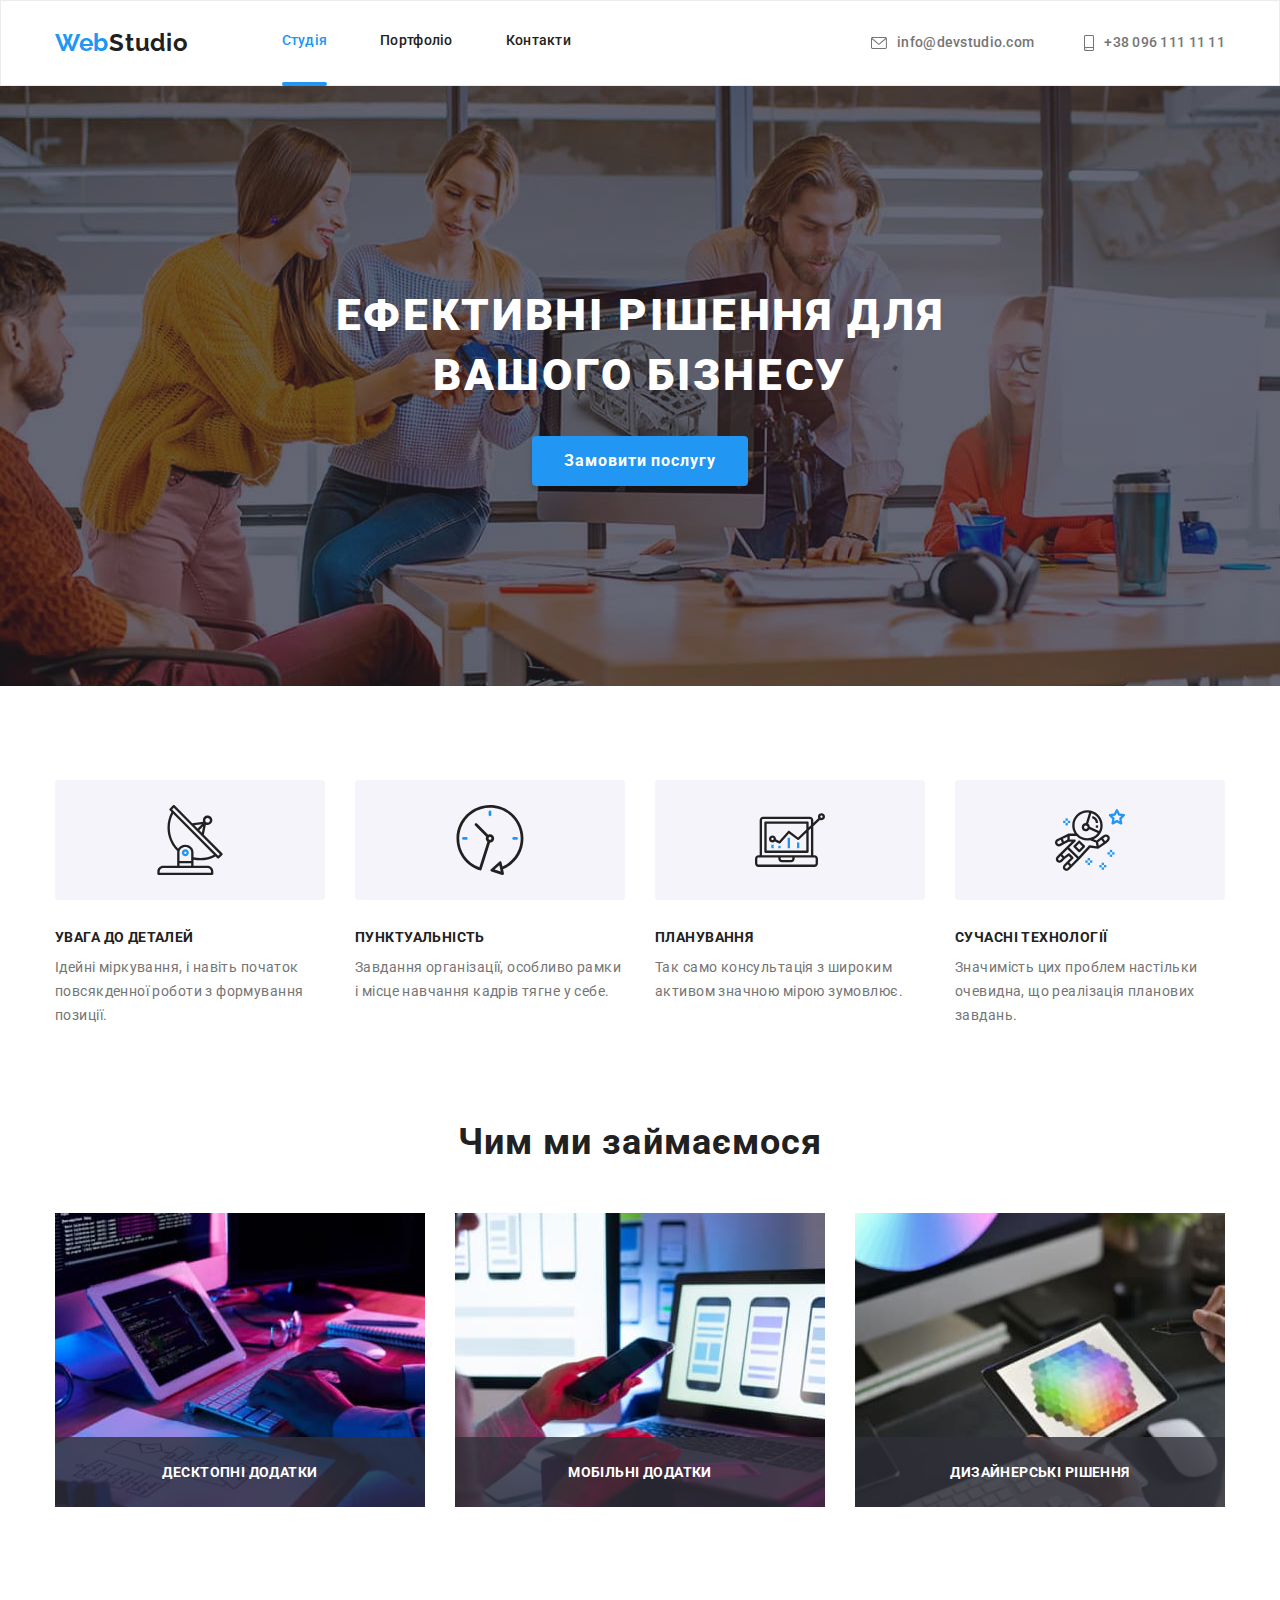
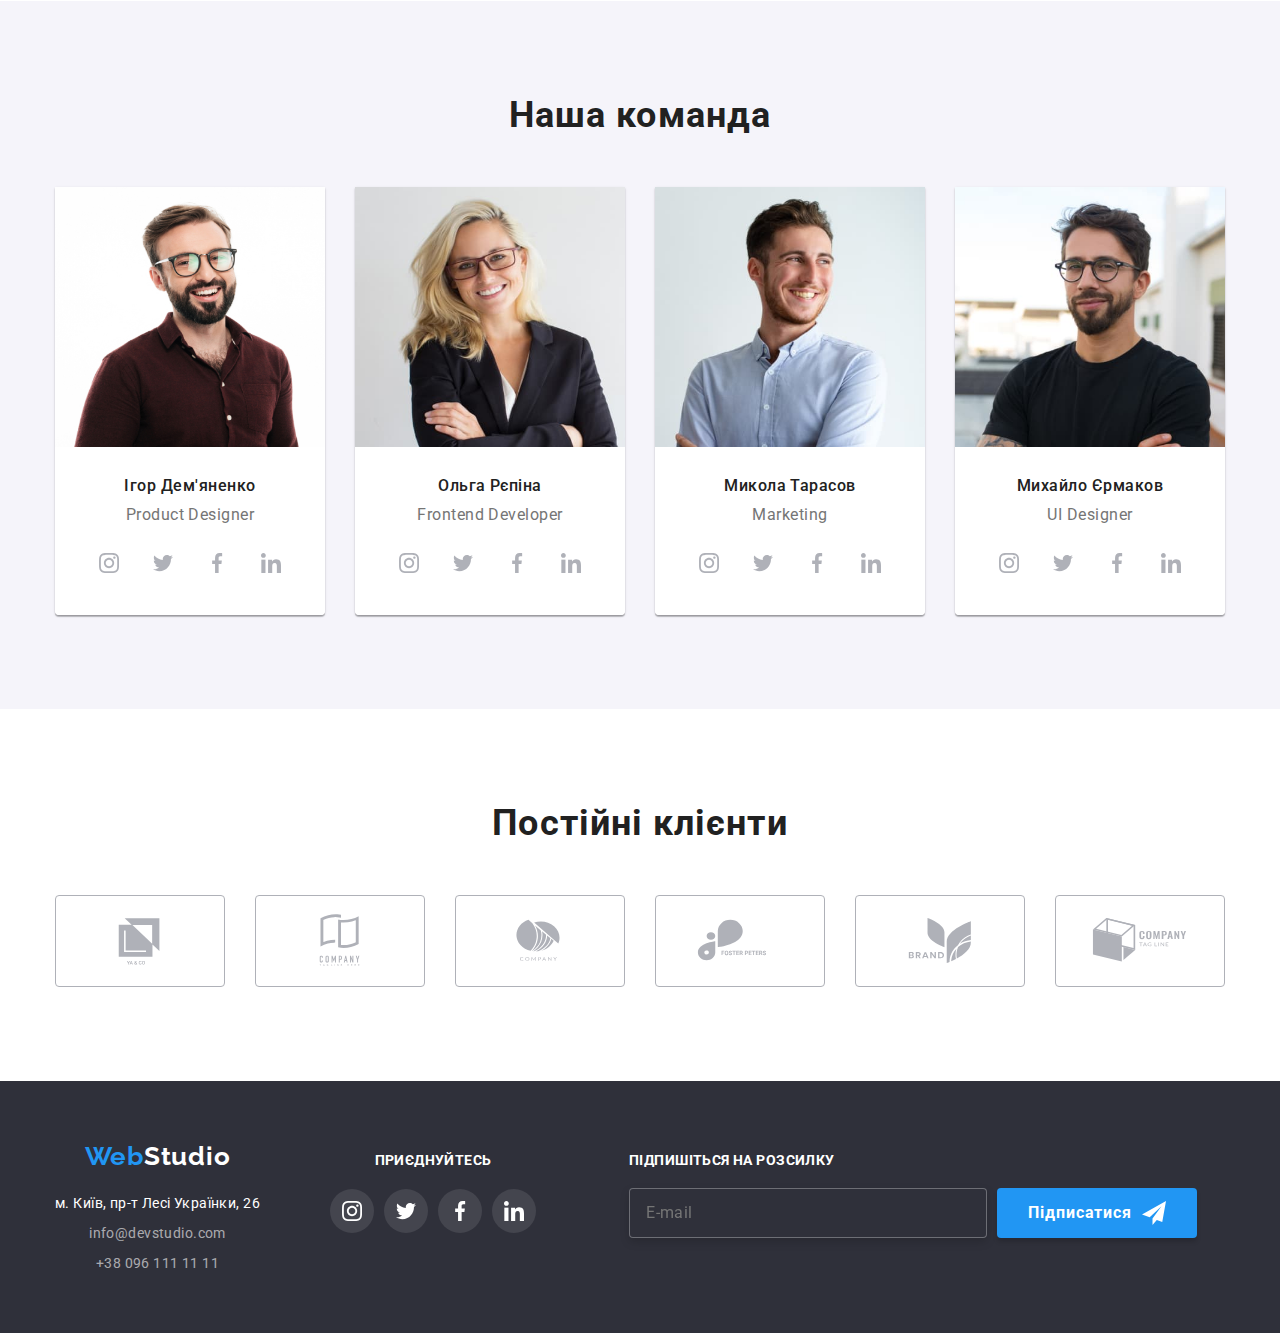
==== commit 2946dda0: "complited" ====
--- a/index.html
+++ b/index.html
@@ -191,7 +191,8 @@
           <ul class="examples__list">
             <li class="examples__item">
               <img
-                src="./images/what1.jpg"
+                srcset="./images/ex1.jpg 1x, ./images/ex1@2x.jpg 2x"
+                src="./images/ex1.jpg"
                 alt="клавіатура на столі"
                 width="370"
                 height="294"
@@ -202,7 +203,8 @@
 
             <li class="examples__item">
               <img
-                src="./images/what2.jpg"
+                srcset="./images/ex2.jpg 1x, ./images/ex2@2x.jpg 2x"
+                src="./images/ex2.jpg"
                 alt="дівчина за ноутбуком"
                 width="370"
                 height="294"
@@ -213,7 +215,8 @@
 
             <li class="examples__item">
               <img
-                src="./images/what3.jpg"
+                srcset="./images/ex3.jpg 1x, ./images/ex3@2x.jpg 2x"
+                src="./images/ex3.jpg"
                 alt="малюнок на планшеті"
                 width="370"
                 height="294"
@@ -225,17 +228,17 @@
         </div>
       </section>
 
-      <!-- <section class="section section--team">
+      <section class="section section--team">
         <div class="conteiner">
           <h2 class="team__title">Наша команда</h2>
           <ul class="team__list">
             <li class="human">
               <img
-                src="./images/igor.jpg"
+                srcset="./images/h1.jpg 1x, ./images/h1@2x.jpg 2x"
+                src="./images/h1.jpg"
                 alt="чоловік Ігор"
-                width="270"
-                height="260"
                 class="human__img"
+                width="100%"
               />
               <div class="human__bgr">
                 <h3 class="human__title">Ігор Дем'яненко</h3>
@@ -275,11 +278,11 @@
 
             <li class="human">
               <img
-                src="./images/olga.jpg"
+                srcset="./images/h2.jpg 1x, ./images/h2@2x.jpg 2x"
+                src="./images/h2.jpg"
                 alt="жінка Ольга"
-                width="270"
-                height="260"
                 class="human__img"
+                width="100%"
               />
               <div class="human__bgr">
                 <h3 class="human__title">Ольга Рєпіна</h3>
@@ -319,11 +322,11 @@
 
             <li class="human">
               <img
-                src="./images/mykola.jpg"
+                srcset="./images/h3.jpg 1x, ./images/h3@2x.jpg 2x"
+                src="./images/h3.jpg"
                 alt="чоловік Микола"
-                width="270"
-                height="260"
                 class="human__img"
+                width="100%"
               />
               <div class="human__bgr">
                 <h3 class="human__title">Микола Тарасов</h3>
@@ -363,11 +366,11 @@
 
             <li class="human">
               <img
-                src="./images/myhail.jpg"
+                srcset="./images/h4.jpg 1x, ./images/h4@2x.jpg 2x"
+                src="./images/h4.jpg"
                 alt="чоловік Михайло"
-                width="270"
-                height="260"
                 class="human__img"
+                width="100%"
               />
               <div class="human__bgr">
                 <h3 class="human__title">Михайло Єрмаков</h3>
@@ -406,7 +409,7 @@
             </li>
           </ul>
         </div>
-      </section> -->
+      </section>
 
       <section class="section">
         <div class="conteiner">
--- a/css/main.min.css
+++ b/css/main.min.css
@@ -1 +1 @@
-:root{--black: #212121;--p-color: #757575;--main-white: #ffffff;--blue: #2196f3;--color-a-ftr: rgba(255, 255, 255, 0.6);--bg-batton: #f5f4fa;--color-ftr: #2f303a;--main-bg: #f5f5f5;--not-main-bg: #f5f4fa;--active-btn: #188ce8;--border-header: #ececec;--border-technology-list: #eeeeee;--bg-icon-footer: rgba(255, 255, 255, 0.1);--icon-color: #afb1b8;--overplay-technology: rgba(33, 150, 243, 0.9);--bg-modal: rgba(0, 0, 0, 0.2)}body{background-color:var(--main-white);color:var(--black);font-family:Roboto,sans-serif}ul{list-style:none;padding:0;margin:0}a{text-decoration:none}h1,h2,h3,h4,h5,h6{margin-top:0;margin-bottom:10px}p{color:var(--p-color);margin-top:0;margin-bottom:0}input{outline:none}.conteiner{margin-left:auto;margin-right:auto;padding-left:15px;padding-right:15px}@media screen and (min-width: 480px){.conteiner{width:480px}}@media screen and (min-width: 768px){.conteiner{width:768px}}@media screen and (min-width: 1200px){.conteiner{width:1200px}}.section{padding-top:60px;padding-bottom:60px;text-align:center}@media screen and (min-width: 1200px){.section{padding-top:94px;padding-bottom:94px}}.section-title-hidden{position:absolute;width:1px;height:1px;margin:-1px;border:0;padding:0;clip:rect(0 0 0 0);overflow:hidden}.page-header{position:relative;background-color:var(--main-white);letter-spacing:.02em;font-weight:500;font-size:14px;line-height:1.14;border:1px solid var(--border-header)}.page-header__conteiner{margin-left:auto;margin-right:auto;padding-left:15px;padding-right:15px}@media screen and (min-width: 480px){.page-header__conteiner{width:480px}}@media screen and (min-width: 768px){.page-header__conteiner{width:768px;display:-webkit-box;display:-ms-flexbox;display:flex;-webkit-box-align:center;-ms-flex-align:center;align-items:center}}@media screen and (min-width: 1200px){.page-header__conteiner{width:1200px}}.logo{color:var(--black);font-family:Raleway,sans-serif;font-weight:700;font-size:24px;line-height:1.1666666667;letter-spacing:.03em;text-decoration:none}@media screen and (max-width: 767px){.logo{display:block;padding-top:15px;padding-bottom:15px}}.logo__logo--first-words{color:var(--blue)}.logo-nav__mobile{display:-webkit-box;display:-ms-flexbox;display:flex;-webkit-box-align:center;-ms-flex-align:center;align-items:center;-webkit-box-pack:justify;-ms-flex-pack:justify;justify-content:space-between}@media screen and (max-width: 767px){.site-nav{display:none}}@media screen and (min-width: 768px){.site-nav{display:-webkit-box;display:-ms-flexbox;display:flex;gap:51px;margin-left:88px}}@media screen and (min-width: 1200px){.site-nav{display:-webkit-box;display:-ms-flexbox;display:flex;gap:53px;margin-left:93px}}.logo-nav{display:-webkit-box;display:-ms-flexbox;display:flex;-webkit-box-align:center;-ms-flex-align:center;align-items:center}.site-nav__link{position:relative;display:block;color:var(--black);padding-top:32px;padding-bottom:32px;-webkit-transition-property:color;-o-transition-property:color;transition-property:color;-webkit-transition-duration:250ms;-o-transition-duration:250ms;transition-duration:250ms;-webkit-transition-timing-function:cubic-bezier(0.4, 0, 0.2, 1);-o-transition-timing-function:cubic-bezier(0.4, 0, 0.2, 1);transition-timing-function:cubic-bezier(0.4, 0, 0.2, 1)}.site-nav__link:hover,.site-nav__link:focus{color:var(--blue)}@media screen and (min-width: 768px)and (max-width: 1199px){.site-nav__link{font-weight:500;font-size:14px;line-height:1.1428571429;letter-spacing:.02em}}.site-nav__link--current{color:var(--blue)}@media screen and (max-width: 767px){.auth-nav{display:none}}@media screen and (min-width: 768px)and (max-width: 1199px){.auth-nav{display:-webkit-box;display:-ms-flexbox;display:flex;-webkit-box-orient:vertical;-webkit-box-direction:normal;-ms-flex-direction:column;flex-direction:column;margin-left:96px;font-size:12px;line-height:1.1666666667;letter-spacing:.02em}}@media screen and (min-width: 1200px){.auth-nav{display:-webkit-box;display:-ms-flexbox;display:flex;margin-left:auto;gap:50px}}.auth-nav__link{display:block;color:var(--p-color);-webkit-transition-property:color;-o-transition-property:color;transition-property:color;-webkit-transition-duration:250ms;-o-transition-duration:250ms;transition-duration:250ms;-webkit-transition-timing-function:cubic-bezier(0.4, 0, 0.2, 1);-o-transition-timing-function:cubic-bezier(0.4, 0, 0.2, 1);transition-timing-function:cubic-bezier(0.4, 0, 0.2, 1)}.auth-nav__link:hover,.auth-nav__link:focus{color:var(--blue)}@media screen and (min-width: 1200px){.auth-nav__link{padding-top:32px;padding-bottom:32px}}.auth-nav__link--envelope{display:-webkit-box;display:-ms-flexbox;display:flex;-webkit-box-align:center;-ms-flex-align:center;align-items:center}@media screen and (max-width: 1199px){.auth-nav__link--envelope{padding-bottom:10px}}.auth-nav__link--smartphone{display:-webkit-box;display:-ms-flexbox;display:flex;-webkit-box-align:center;-ms-flex-align:center;align-items:center}.mail-icon{display:block;margin-right:10px;fill:currentColor}.smartphone-icon{display:block;margin-right:10px;fill:currentColor}.site-nav__link--current{color:var(--blue)}.site-nav__link--current::after{display:block;position:relative;bottom:-33px;content:"";height:4px;width:100%;background-color:var(--blue);border-radius:2px}.menu-toggle{min-height:40px;min-width:40px;display:-webkit-box;display:-ms-flexbox;display:flex;-webkit-box-align:center;-ms-flex-align:center;align-items:center;-webkit-box-pack:center;-ms-flex-pack:center;justify-content:center;margin:0;padding:0;background-color:rgba(0,0,0,0);cursor:pointer;border:none;border-radius:50%;outline:none}@media(min-width: 768px){.menu-toggle{display:none}}.menu-toggle:hover,.menu-toggle:focus{background-color:rgba(0,0,0,.1)}.menu-container{display:-webkit-box;display:-ms-flexbox;display:flex;-webkit-box-orient:vertical;-webkit-box-direction:normal;-ms-flex-direction:column;flex-direction:column;-webkit-box-pack:justify;-ms-flex-pack:justify;justify-content:space-between;position:fixed;top:0;left:0;width:100vw;height:100vh;padding:32px;background-color:var(--main-white);z-index:999;-webkit-transform:translateY(-100%);-ms-transform:translateY(-100%);transform:translateY(-100%);-webkit-transition:-webkit-transform 250ms ease-in-out;transition:-webkit-transform 250ms ease-in-out;-o-transition:transform 250ms ease-in-out;transition:transform 250ms ease-in-out;transition:transform 250ms ease-in-out, -webkit-transform 250ms ease-in-out}.menu-container.is-open{-webkit-transform:translateY(0);-ms-transform:translateY(0);transform:translateY(0)}.menu-container .menu-toggle{position:absolute;top:16px;right:16px;color:var(--black)}.mobile-container{display:-webkit-box;display:-ms-flexbox;display:flex;-webkit-box-orient:vertical;-webkit-box-direction:normal;-ms-flex-direction:column;flex-direction:column;gap:64px}.mobile-menu{padding:0;margin:0;list-style:none;display:-webkit-box;display:-ms-flexbox;display:flex;-webkit-box-orient:vertical;-webkit-box-direction:normal;-ms-flex-direction:column;flex-direction:column;gap:32px}.mobile-menu .link{text-decoration:none;font-weight:500;font-size:40px;line-height:1.175;letter-spacing:.02em;color:var(--black)}.mobile-menu .link:hover,.mobile-menu .link:focus{color:var(--blue)}.mobile-contacts{display:-webkit-box;display:-ms-flexbox;display:flex;-webkit-box-orient:vertical;-webkit-box-direction:normal;-ms-flex-direction:column;flex-direction:column;gap:32px}.mobile-contacts__mail{font-weight:500;font-size:34px;line-height:1.1764705882;letter-spacing:.02em;color:var(--blue)}.mobile-contacts__tel{font-weight:500;font-size:24px;line-height:1.1666666667;letter-spacing:.02em;color:var(--black)}.mobile-social{display:-webkit-box;display:-ms-flexbox;display:flex}.mobile-social__link{font-weight:500;font-size:18px;line-height:1.2222222222;letter-spacing:.02em;color:var(--blue);padding:10px}.mobile-social__item{border-right:1px solid var(--black)}.mobile-social__item:last-child{border-right:none}.hero{background-color:var(--color-ftr);text-align:center;max-width:1600px;height:600px;margin-left:auto;margin-right:auto}@media screen and (max-width: 1199px){.hero{height:400px}}.hero__section{padding-top:118px;padding-bottom:118px}@media screen and (min-width: 1200px){.hero__section{padding-top:200px;padding-bottom:200px}}.hero__title{font-weight:900;font-size:26px;line-height:1.6153846154;text-align:center;width:360px;color:#fff;letter-spacing:.06em;text-transform:uppercase;margin:0 auto 30px}@media screen and (min-width: 1200px){.hero__title{font-size:44px;line-height:1.36;width:700px}}.hero__button{background-color:var(--blue);color:var(--main-white);cursor:pointer;border:inherit;letter-spacing:.06em;font-weight:700;font-size:16px;line-height:1.87;border-radius:4px;padding:10px 32px;-webkit-box-shadow:0px 4px 4px rgba(0,0,0,.15);box-shadow:0px 4px 4px rgba(0,0,0,.15);-webkit-transition-property:background-color;-o-transition-property:background-color;transition-property:background-color;-webkit-transition-duration:250ms;-o-transition-duration:250ms;transition-duration:250ms;-webkit-transition-timing-function:cubic-bezier(0.4, 0, 0.2, 1);-o-transition-timing-function:cubic-bezier(0.4, 0, 0.2, 1);transition-timing-function:cubic-bezier(0.4, 0, 0.2, 1)}.hero__button:hover,.hero__button:focus{background-color:var(--active-btn)}@media screen and (max-width: 1199px){.hero__button{padding:10px 24px}}.section-title-hidden{position:absolute;width:1px;height:1px;margin:-1px;border:0;padding:0;clip:rect(0 0 0 0);overflow:hidden}.features{display:-webkit-box;display:-ms-flexbox;display:flex;-webkit-box-orient:vertical;-webkit-box-direction:normal;-ms-flex-direction:column;flex-direction:column;text-align:left;list-style:none;gap:30px}@media screen and (min-width: 768px)and (max-width: 1199px){.features{-webkit-box-orient:horizontal;-webkit-box-direction:normal;-ms-flex-direction:row;flex-direction:row;-ms-flex-wrap:wrap;flex-wrap:wrap}}@media screen and (min-width: 1200px){.features{display:-webkit-box;display:-ms-flexbox;display:flex;-webkit-box-orient:initial;-webkit-box-direction:initial;-ms-flex-direction:initial;flex-direction:initial}}.features__item{display:block}@media screen and (min-width: 768px){.features__item{width:354px}}@media screen and (min-width: 1200px){.features__item{width:270px}}.features__icon-conteiner{display:-webkit-box;display:-ms-flexbox;display:flex;-webkit-box-pack:center;-ms-flex-pack:center;justify-content:center;-webkit-box-align:center;-ms-flex-align:center;align-items:center;width:450px;height:120px;background:var(--bg-batton);border-radius:4px;margin-bottom:30px;padding:0}@media screen and (min-width: 768px){.features__icon-conteiner{width:354px}}@media screen and (min-width: 1200px){.features__icon-conteiner{width:270px}}.features__title{color:var(--black);font-weight:700;font-size:14px;line-height:1.14;letter-spacing:.03em;text-transform:uppercase}.features__prg{color:var(--p-color);font-size:14px;line-height:1.71;letter-spacing:.03em}.section--no-padding{display:none}@media screen and (min-width: 1200px){.section--no-padding{display:block;padding-top:0;padding-bottom:94px}}.examples__title{color:var(--black);margin-top:0;margin-bottom:50px;font-weight:700;font-size:36px;line-height:1.16;letter-spacing:.03em;text-align:center}.examples__list{display:-webkit-box;display:-ms-flexbox;display:flex;gap:30px}.examples__item{position:relative}.examples__img{display:block}.examples__prg{font-weight:700;font-size:14px;line-height:1.1428571429;letter-spacing:.03em;text-align:center;text-transform:uppercase;color:var(--main-white);background-color:rgba(47,48,58,.8);padding-top:27px;padding-bottom:27px;position:absolute;bottom:0;width:100%}.company__title{font-weight:700;font-size:28px;line-height:1.1785714286;text-align:center;letter-spacing:.03em;margin-bottom:30px}@media screen and (min-width: 1200px){.company__title{font-size:36px;line-height:1.16;margin-bottom:50px}}.company__list{display:-webkit-box;display:-ms-flexbox;display:flex;-ms-flex-wrap:wrap;flex-wrap:wrap;-webkit-box-pack:center;-ms-flex-pack:center;justify-content:center;gap:30px}@media screen and (min-width: 1200px){.company__list{display:-webkit-box;display:-ms-flexbox;display:flex;-webkit-box-pack:center;-ms-flex-pack:center;justify-content:center;gap:30px}}.company__item{width:210px;height:92px}@media screen and (min-width: 1200px){.company__item{display:-webkit-box;display:-ms-flexbox;display:flex;width:170px;height:92px}}.company__link{display:-webkit-box;display:-ms-flexbox;display:flex;-webkit-box-pack:center;-ms-flex-pack:center;justify-content:center;-webkit-box-align:center;-ms-flex-align:center;align-items:center;width:100%;height:100%;border:1px solid var(--icon-color);border-radius:4px;color:var(--icon-color);-webkit-transition-property:border-color,color;-o-transition-property:border-color,color;transition-property:border-color,color;-webkit-transition-duration:250ms;-o-transition-duration:250ms;transition-duration:250ms;-webkit-transition-timing-function:cubic-bezier(0.4, 0, 0.2, 1);-o-transition-timing-function:cubic-bezier(0.4, 0, 0.2, 1);transition-timing-function:cubic-bezier(0.4, 0, 0.2, 1)}.company__link:hover,.company__link:focus{color:var(--blue);border-color:var(--blue)}.company__icon{fill:currentColor}.page-footer{background-color:var(--color-ftr);padding-top:60px;padding-bottom:60px}.page-footer__container{text-align:center}@media screen and (min-width: 1200px){.page-footer__container{display:-webkit-box;display:-ms-flexbox;display:flex;-webkit-box-align:baseline;-ms-flex-align:baseline;align-items:baseline}}@media screen and (min-width: 768px)and (max-width: 1199px){.page-footer__tablet-box{display:-webkit-box;display:-ms-flexbox;display:flex;-webkit-box-pack:justify;-ms-flex-pack:justify;justify-content:space-between;padding-right:89px;padding-left:76px}}@media screen and (min-width: 1200px){.page-footer__tablet-box{display:-webkit-box;display:-ms-flexbox;display:flex;-webkit-box-align:baseline;-ms-flex-align:baseline;align-items:baseline}}@media screen and (max-width: 1199px){.page-footer__contact{display:-webkit-box;display:-ms-flexbox;display:flex;-webkit-box-orient:vertical;-webkit-box-direction:normal;-ms-flex-direction:column;flex-direction:column;-webkit-box-align:center;-ms-flex-align:center;align-items:center;margin-bottom:60px}}.footer-logo-box{margin-bottom:20px}.footer-logo-box__logo{color:var(--main-white);font-family:Raleway,sans-serif;font-weight:700;font-size:24px;line-height:1.1666666667;text-align:center;letter-spacing:.03em;text-decoration:none}@media screen and (min-width: 1200px){.footer-logo-box__logo{font-size:26px;line-height:1.19}}.footer-logo-box__logo-first-words{color:var(--blue)}.footer-address{font-size:14px;line-height:1.71;font-style:normal;text-decoration:none;letter-spacing:.03em;text-decoration:none}.footer-address__item{display:block;height:21px}@media screen and (max-width: 1199px){.footer-address__item+.footer-address__item{margin-top:8px}}@media screen and (min-width: 1200px){.footer-address__item+.footer-address__item{margin-top:9px}}.footer-address__link-place{color:var(--main-white);-webkit-transition-property:color;-o-transition-property:color;transition-property:color;-webkit-transition-duration:250ms;-o-transition-duration:250ms;transition-duration:250ms;-webkit-transition-timing-function:cubic-bezier(0.4, 0, 0.2, 1);-o-transition-timing-function:cubic-bezier(0.4, 0, 0.2, 1);transition-timing-function:cubic-bezier(0.4, 0, 0.2, 1)}.footer-address__link-place:hover,.footer-address__link-place:focus{color:var(--blue)}.footer-addres__link{color:var(--color-a-ftr);letter-spacing:.03em;-webkit-transition-property:color;-o-transition-property:color;transition-property:color;-webkit-transition-duration:250ms;-o-transition-duration:250ms;transition-duration:250ms;-webkit-transition-timing-function:cubic-bezier(0.4, 0, 0.2, 1);-o-transition-timing-function:cubic-bezier(0.4, 0, 0.2, 1);transition-timing-function:cubic-bezier(0.4, 0, 0.2, 1)}.footer-addres__link:hover,.footer-addres__link:focus{color:var(--blue)}@media screen and (max-width: 1199px){.footer-social-media{display:-webkit-box;display:-ms-flexbox;display:flex;-webkit-box-orient:vertical;-webkit-box-direction:normal;-ms-flex-direction:column;flex-direction:column;-webkit-box-align:center;-ms-flex-align:center;align-items:center;margin-bottom:60px}}@media screen and (min-width: 1200px){.footer-social-media{display:block;margin-left:70px}}.footer-social-media__prg{color:var(--main-white);font-weight:700;font-size:14px;line-height:1.14;letter-spacing:.03em;text-transform:uppercase;margin-bottom:20px}.footer-social-media__list{display:-webkit-box;display:-ms-flexbox;display:flex;gap:10px}.footer-social-media__link{display:-webkit-box;display:-ms-flexbox;display:flex;-webkit-box-pack:center;-ms-flex-pack:center;justify-content:center;-webkit-box-align:center;-ms-flex-align:center;align-items:center;gap:10px;height:44px;width:44px;border-radius:50%;background-color:var(--bg-icon-footer);-webkit-transition-property:background-color;-o-transition-property:background-color;transition-property:background-color;-webkit-transition-duration:250ms;-o-transition-duration:250ms;transition-duration:250ms;-webkit-transition-timing-function:cubic-bezier(0.4, 0, 0.2, 1);-o-transition-timing-function:cubic-bezier(0.4, 0, 0.2, 1);transition-timing-function:cubic-bezier(0.4, 0, 0.2, 1)}.footer-social-media__link:hover,.footer-social-media__link:focus{background-color:var(--blue)}.footer-social-media__icon{fill:var(--main-white)}@media screen and (max-width: 1199px){.footer-form-box{display:-webkit-box;display:-ms-flexbox;display:flex;-webkit-box-orient:vertical;-webkit-box-direction:normal;-ms-flex-direction:column;flex-direction:column;-webkit-box-align:center;-ms-flex-align:center;align-items:center}}@media screen and (min-width: 1200px){.footer-form-box{display:block;margin-left:93px;text-align:left}}.footer-form{display:block;gap:12px}.footer-form__label{font-weight:700;font-size:14px;line-height:1.1428571429;letter-spacing:.03em;text-transform:uppercase;color:var(--main-white);display:block;margin-bottom:20px}@media screen and (max-width: 1199px){.footer-form__string-box{display:-webkit-box;display:-ms-flexbox;display:flex;-webkit-box-orient:vertical;-webkit-box-direction:normal;-ms-flex-direction:column;flex-direction:column;-webkit-box-align:center;-ms-flex-align:center;align-items:center}}@media screen and (min-width: 1200px){.footer-form__string-box{display:-webkit-box;display:-ms-flexbox;display:flex;gap:10px}}.footer-form__email{width:450px;height:50px;color:var(--color-a-ftr);background-color:var(--color-ftr);border:1px solid rgba(255,255,255,.3);-webkit-filter:drop-shadow(0px 4px 4px rgba(0, 0, 0, 0.15));filter:drop-shadow(0px 4px 4px rgba(0, 0, 0, 0.15));border-radius:4px;padding:15px 16px;outline:none;margin-bottom:20px;font-weight:400;font-size:16px;line-height:1.25;letter-spacing:.03em}@media screen and (min-width: 1200px){.footer-form__email{width:358px;height:50px;margin-bottom:0}}.footer-form__button{color:var(--main-white);font-weight:700;font-size:16px;line-height:1.875;width:200px;height:50px;background-color:var(--blue);-webkit-box-shadow:0px 4px 4px rgba(0,0,0,.15);box-shadow:0px 4px 4px rgba(0,0,0,.15);border:inherit;border-radius:4px;display:-webkit-box;display:-ms-flexbox;display:flex;-webkit-box-align:center;-ms-flex-align:center;align-items:center;-webkit-box-pack:center;-ms-flex-pack:center;justify-content:center;letter-spacing:.06em;gap:10px;cursor:pointer;-webkit-transition-property:background-color;-o-transition-property:background-color;transition-property:background-color;-webkit-transition-duration:250ms;-o-transition-duration:250ms;transition-duration:250ms;-webkit-transition-timing-function:cubic-bezier(0.4, 0, 0.2, 1);-o-transition-timing-function:cubic-bezier(0.4, 0, 0.2, 1);transition-timing-function:cubic-bezier(0.4, 0, 0.2, 1)}.footer-form__button:hover,.footer-form__button:focus{background-color:var(--active-btn)}.footer-form__icon-send{fill:currentColor}.backdrop{position:fixed;top:0;left:0;width:100%;height:100%;background:var(--bg-modal);opacity:1;-webkit-transition:opacity 250ms cubic-bezier(0.4, 0, 0.2, 1),visibility 250ms cubic-bezier(0.4, 0, 0.2, 1);-o-transition:opacity 250ms cubic-bezier(0.4, 0, 0.2, 1),visibility 250ms cubic-bezier(0.4, 0, 0.2, 1);transition:opacity 250ms cubic-bezier(0.4, 0, 0.2, 1),visibility 250ms cubic-bezier(0.4, 0, 0.2, 1)}.backdrop.is-hidden{visibility:hidden;opacity:0;pointer-events:none}.modal{position:absolute;top:50%;left:50%;-webkit-transform:translate(-50%, -50%);-ms-transform:translate(-50%, -50%);transform:translate(-50%, -50%);width:450px;height:609px;padding:40px;background-color:var(--main-white);-webkit-box-shadow:0px 1px 3px rgba(0,0,0,.12),0px 1px 1px rgba(0,0,0,.14),0px 2px 1px rgba(0,0,0,.2);box-shadow:0px 1px 3px rgba(0,0,0,.12),0px 1px 1px rgba(0,0,0,.14),0px 2px 1px rgba(0,0,0,.2);border-radius:4px}@media screen and (min-width: 1200px){.modal{width:528px;height:581px}}.modal__exit-box{position:absolute;top:8px;right:8px;width:30px;height:30px;display:-webkit-box;display:-ms-flexbox;display:flex;-webkit-box-align:center;-ms-flex-align:center;align-items:center;-webkit-box-pack:center;-ms-flex-pack:center;justify-content:center;border:1px solid rgba(0,0,0,.1);border-radius:50%;background-color:var(--main-white);cursor:pointer;-webkit-transition:color 250ms cubic-bezier(0.4, 0, 0.2, 1);-o-transition:color 250ms cubic-bezier(0.4, 0, 0.2, 1);transition:color 250ms cubic-bezier(0.4, 0, 0.2, 1)}.modal__exit-box:hover,.modal__exit-box:focus{color:var(--blue)}.modal__exit-icon{fill:currentColor;-webkit-transition:fill 250ms cubic-bezier(0.4, 0, 0.2, 1);-o-transition:fill 250ms cubic-bezier(0.4, 0, 0.2, 1);transition:fill 250ms cubic-bezier(0.4, 0, 0.2, 1)}.modal__title{font-weight:700;font-size:20px;line-height:1.5;text-align:center;letter-spacing:.03em;color:var(--black);margin-bottom:12px}@media screen and (min-width: 1200px){.modal__title{line-height:1.15}}.modal__label{display:-webkit-box;display:-ms-flexbox;display:flex;-webkit-box-orient:vertical;-webkit-box-direction:normal;-ms-flex-direction:column;flex-direction:column;font-size:12px;line-height:1.1666666667;letter-spacing:.01em;margin-bottom:10px;color:var(--p-color)}.modal__input-box{position:relative;width:100%;margin-top:4px}.modal__input{height:40px;width:100%;border:1px solid rgba(33,33,33,.2);border-radius:4px;font-size:12px;line-height:1.1666666667;letter-spacing:.01em;padding:12px 42px;-webkit-transition:border-color 250ms cubic-bezier(0.4, 0, 0.2, 1);-o-transition:border-color 250ms cubic-bezier(0.4, 0, 0.2, 1);transition:border-color 250ms cubic-bezier(0.4, 0, 0.2, 1)}.modal__input:focus{border-color:var(--blue)}.modal__input-icon{position:absolute;left:12px;top:50%;-webkit-transform:translateY(-50%);-ms-transform:translateY(-50%);transform:translateY(-50%);-webkit-transition:fill 250ms cubic-bezier(0.4, 0, 0.2, 1);-o-transition:fill 250ms cubic-bezier(0.4, 0, 0.2, 1);transition:fill 250ms cubic-bezier(0.4, 0, 0.2, 1)}.modal__input:focus+.modal__input-icon{fill:var(--blue)}.modal__feedback{height:120px;padding:12px 16px;resize:none;outline:none;margin-top:4px;border:1px solid rgba(33,33,33,.2);border-radius:4px;font-size:12px;line-height:1.1666666667;letter-spacing:.01em;-webkit-transition:border-color 250ms cubic-bezier(0.4, 0, 0.2, 1);-o-transition:border-color 250ms cubic-bezier(0.4, 0, 0.2, 1);transition:border-color 250ms cubic-bezier(0.4, 0, 0.2, 1)}.modal__feedback:focus{border-color:var(--blue)}.modal__checkbox-label{display:block;margin-top:20px;font-size:14px;line-height:2;letter-spacing:.03em}.modal__checkbox-input-box{display:-webkit-box;display:-ms-flexbox;display:flex;-webkit-box-pack:center;-ms-flex-pack:center;justify-content:center;-webkit-box-align:center;-ms-flex-align:center;align-items:center}.modal__checkbox-input{position:absolute;appearance:none;-webkit-appearance:none;-moz-appearance:none}.modal__checkbox-icon{margin-right:7px;display:inline-block;border:2px solid var(--black);border-radius:2px;-webkit-transition:background-color 250ms cubic-bezier(0.4, 0, 0.2, 1),border 250ms cubic-bezier(0.4, 0, 0.2, 1);-o-transition:background-color 250ms cubic-bezier(0.4, 0, 0.2, 1),border 250ms cubic-bezier(0.4, 0, 0.2, 1);transition:background-color 250ms cubic-bezier(0.4, 0, 0.2, 1),border 250ms cubic-bezier(0.4, 0, 0.2, 1)}.modal__checkbox-input:checked+.modal__checkbox-icon{border:none;background-color:var(--blue)}.modal__checkbox-prg{font-size:12px;line-height:1.1666666667;letter-spacing:.03em;color:var(--p-color)}@media screen and (min-width: 1200px){.modal__checkbox-prg{line-height:1.7142857143}}.modal__checkbox-link{position:relative;color:var(--blue);font-size:12px;line-height:1.1666666667;letter-spacing:.03em;margin-left:4px}@media screen and (min-width: 1200px){.modal__checkbox-link{line-height:1.7142857143}}.modal__checkbox-link::after{content:"";height:1px;width:100%;background-color:var(--blue);display:block;position:relative;bottom:2px}.modal__submit-button-modal{color:var(--main-white);font-weight:700;font-size:16px;line-height:1.875;width:200px;height:50px;background-color:var(--blue);-webkit-box-shadow:0px 4px 4px rgba(0,0,0,.15);box-shadow:0px 4px 4px rgba(0,0,0,.15);border:inherit;border-radius:4px;display:-webkit-box;display:-ms-flexbox;display:flex;-webkit-box-align:center;-ms-flex-align:center;align-items:center;-webkit-box-pack:center;-ms-flex-pack:center;justify-content:center;letter-spacing:.06em;gap:10px;margin-top:30px;margin-left:auto;margin-right:auto;cursor:pointer;-webkit-transition:background-color 250ms cubic-bezier(0.4, 0, 0.2, 1);-o-transition:background-color 250ms cubic-bezier(0.4, 0, 0.2, 1);transition:background-color 250ms cubic-bezier(0.4, 0, 0.2, 1)}.modal__submit-button-modal:hover,.modal__submit-button-modal:focus{background-color:var(--active-btn)}/*# sourceMappingURL=main.min.css.map */+:root{--black: #212121;--p-color: #757575;--main-white: #ffffff;--blue: #2196f3;--color-a-ftr: rgba(255, 255, 255, 0.6);--bg-batton: #f5f4fa;--color-ftr: #2f303a;--main-bg: #f5f5f5;--not-main-bg: #f5f4fa;--active-btn: #188ce8;--border-header: #ececec;--border-technology-list: #eeeeee;--bg-icon-footer: rgba(255, 255, 255, 0.1);--icon-color: #afb1b8;--overplay-technology: rgba(33, 150, 243, 0.9);--bg-modal: rgba(0, 0, 0, 0.2)}body{background-color:var(--main-white);color:var(--black);font-family:Roboto,sans-serif}body.modal-open{overflow:hidden}ul{list-style:none;padding:0;margin:0}a{text-decoration:none}h1,h2,h3,h4,h5,h6{margin-top:0;margin-bottom:10px}p{color:var(--p-color);margin-top:0;margin-bottom:0}input{outline:none}.conteiner{margin-left:auto;margin-right:auto;padding-left:15px;padding-right:15px}@media screen and (min-width: 480px){.conteiner{width:480px}}@media screen and (min-width: 768px){.conteiner{width:768px}}@media screen and (min-width: 1200px){.conteiner{width:1200px}}.section{padding-top:60px;padding-bottom:60px;text-align:center}@media screen and (min-width: 1200px){.section{padding-top:94px;padding-bottom:94px}}.section-title-hidden{position:absolute;width:1px;height:1px;margin:-1px;border:0;padding:0;clip:rect(0 0 0 0);overflow:hidden}.page-header{position:relative;background-color:var(--main-white);letter-spacing:.02em;font-weight:500;font-size:14px;line-height:1.14;border:1px solid var(--border-header)}.page-header__conteiner{margin-left:auto;margin-right:auto;padding-left:15px;padding-right:15px}@media screen and (min-width: 480px){.page-header__conteiner{width:480px}}@media screen and (min-width: 768px){.page-header__conteiner{width:768px;display:-webkit-box;display:-ms-flexbox;display:flex;-webkit-box-align:center;-ms-flex-align:center;align-items:center}}@media screen and (min-width: 1200px){.page-header__conteiner{width:1200px}}.logo{color:var(--black);font-family:Raleway,sans-serif;font-weight:700;font-size:24px;line-height:1.1666666667;letter-spacing:.03em;text-decoration:none}@media screen and (max-width: 767px){.logo{display:block;padding-top:15px;padding-bottom:15px}}.logo__logo--first-words{color:var(--blue)}.logo-nav__mobile{display:-webkit-box;display:-ms-flexbox;display:flex;-webkit-box-align:center;-ms-flex-align:center;align-items:center;-webkit-box-pack:justify;-ms-flex-pack:justify;justify-content:space-between}@media screen and (max-width: 767px){.site-nav{display:none}}@media screen and (min-width: 768px){.site-nav{display:-webkit-box;display:-ms-flexbox;display:flex;gap:51px;margin-left:88px}}@media screen and (min-width: 1200px){.site-nav{display:-webkit-box;display:-ms-flexbox;display:flex;gap:53px;margin-left:93px}}@media screen and (min-width: 768px){.logo-nav{display:-webkit-box;display:-ms-flexbox;display:flex;-webkit-box-align:center;-ms-flex-align:center;align-items:center}}.site-nav__link{position:relative;display:block;color:var(--black);padding-top:32px;padding-bottom:32px;-webkit-transition-property:color;-o-transition-property:color;transition-property:color;-webkit-transition-duration:250ms;-o-transition-duration:250ms;transition-duration:250ms;-webkit-transition-timing-function:cubic-bezier(0.4, 0, 0.2, 1);-o-transition-timing-function:cubic-bezier(0.4, 0, 0.2, 1);transition-timing-function:cubic-bezier(0.4, 0, 0.2, 1)}.site-nav__link:hover,.site-nav__link:focus{color:var(--blue)}@media screen and (min-width: 768px)and (max-width: 1199px){.site-nav__link{font-weight:500;font-size:14px;line-height:1.1428571429;letter-spacing:.02em}}.site-nav__link--current{color:var(--blue)}@media screen and (max-width: 767px){.auth-nav{display:none}}@media screen and (min-width: 768px)and (max-width: 1199px){.auth-nav{display:-webkit-box;display:-ms-flexbox;display:flex;-webkit-box-orient:vertical;-webkit-box-direction:normal;-ms-flex-direction:column;flex-direction:column;margin-left:96px;font-size:12px;line-height:1.1666666667;letter-spacing:.02em}}@media screen and (min-width: 1200px){.auth-nav{display:-webkit-box;display:-ms-flexbox;display:flex;margin-left:auto;gap:50px}}.auth-nav__link{display:block;color:var(--p-color);-webkit-transition-property:color;-o-transition-property:color;transition-property:color;-webkit-transition-duration:250ms;-o-transition-duration:250ms;transition-duration:250ms;-webkit-transition-timing-function:cubic-bezier(0.4, 0, 0.2, 1);-o-transition-timing-function:cubic-bezier(0.4, 0, 0.2, 1);transition-timing-function:cubic-bezier(0.4, 0, 0.2, 1)}.auth-nav__link:hover,.auth-nav__link:focus{color:var(--blue)}@media screen and (min-width: 1200px){.auth-nav__link{padding-top:32px;padding-bottom:32px}}.auth-nav__link--envelope{display:-webkit-box;display:-ms-flexbox;display:flex;-webkit-box-align:center;-ms-flex-align:center;align-items:center}@media screen and (max-width: 1199px){.auth-nav__link--envelope{padding-bottom:10px}}.auth-nav__link--smartphone{display:-webkit-box;display:-ms-flexbox;display:flex;-webkit-box-align:center;-ms-flex-align:center;align-items:center}.mail-icon{display:block;margin-right:10px;fill:currentColor}.smartphone-icon{display:block;margin-right:10px;fill:currentColor}.site-nav__link--current{color:var(--blue)}@media screen and (min-width: 1200px){.site-nav__link--current::after{display:block;position:relative;bottom:-33px;content:"";height:4px;width:100%;background-color:var(--blue);border-radius:2px}}.menu-toggle{min-height:40px;min-width:40px;display:-webkit-box;display:-ms-flexbox;display:flex;-webkit-box-align:center;-ms-flex-align:center;align-items:center;-webkit-box-pack:center;-ms-flex-pack:center;justify-content:center;margin:0;padding:0;background-color:rgba(0,0,0,0);cursor:pointer;border:none;border-radius:50%;outline:none}@media(min-width: 768px){.menu-toggle{display:none}}.menu-toggle:hover,.menu-toggle:focus{background-color:rgba(0,0,0,.1)}.menu-container{display:-webkit-box;display:-ms-flexbox;display:flex;-webkit-box-orient:vertical;-webkit-box-direction:normal;-ms-flex-direction:column;flex-direction:column;-webkit-box-pack:justify;-ms-flex-pack:justify;justify-content:space-between;position:fixed;top:0;left:0;width:100vw;height:100vh;padding:32px;background-color:var(--main-white);z-index:999;-webkit-transform:translatex(-100%);-ms-transform:translatex(-100%);transform:translatex(-100%);opacity:0;-webkit-transition:opacity 250ms cubic-bezier(0.4, 0, 0.2, 1),-webkit-transform 250ms cubic-bezier(0.4, 0, 0.2, 1);transition:opacity 250ms cubic-bezier(0.4, 0, 0.2, 1),-webkit-transform 250ms cubic-bezier(0.4, 0, 0.2, 1);-o-transition:transform 250ms cubic-bezier(0.4, 0, 0.2, 1),opacity 250ms cubic-bezier(0.4, 0, 0.2, 1);transition:transform 250ms cubic-bezier(0.4, 0, 0.2, 1),opacity 250ms cubic-bezier(0.4, 0, 0.2, 1);transition:transform 250ms cubic-bezier(0.4, 0, 0.2, 1),opacity 250ms cubic-bezier(0.4, 0, 0.2, 1),-webkit-transform 250ms cubic-bezier(0.4, 0, 0.2, 1)}.menu-container.is-open{opacity:1;-webkit-transform:translatex(0);-ms-transform:translatex(0);transform:translatex(0)}.menu-container .menu-toggle{position:absolute;top:16px;right:16px;color:var(--black)}.mobile-container{display:-webkit-box;display:-ms-flexbox;display:flex;-webkit-box-orient:vertical;-webkit-box-direction:normal;-ms-flex-direction:column;flex-direction:column;gap:64px}.mobile-menu{padding:0;margin:0;list-style:none;display:-webkit-box;display:-ms-flexbox;display:flex;-webkit-box-orient:vertical;-webkit-box-direction:normal;-ms-flex-direction:column;flex-direction:column;gap:32px}.mobile-menu .link{text-decoration:none;font-weight:500;font-size:40px;line-height:1.175;letter-spacing:.02em;color:var(--black)}.mobile-menu .link:hover,.mobile-menu .link:focus{color:var(--blue)}.mobile-contacts{display:-webkit-box;display:-ms-flexbox;display:flex;-webkit-box-orient:vertical;-webkit-box-direction:normal;-ms-flex-direction:column;flex-direction:column;gap:32px}.mobile-contacts__mail{font-weight:500;font-size:34px;line-height:1.1764705882;letter-spacing:.02em;color:var(--blue)}.mobile-contacts__tel{font-weight:500;font-size:24px;line-height:1.1666666667;letter-spacing:.02em;color:var(--black)}.mobile-social{display:-webkit-box;display:-ms-flexbox;display:flex}.mobile-social__link{font-weight:500;font-size:18px;line-height:1.2222222222;letter-spacing:.02em;color:var(--blue);padding:10px}.mobile-social__item{border-right:1px solid var(--black)}.mobile-social__item:last-child{border-right:none}.hero{background-color:var(--color-ftr);text-align:center;margin-left:auto;margin-right:auto;height:400px;background-image:-webkit-gradient(linear, left top, right top, from(rgba(47, 48, 58, 0.4)), to(rgba(47, 48, 58, 0.4))),url(/images/header-m.jpg);background-image:-o-linear-gradient(left, rgba(47, 48, 58, 0.4), rgba(47, 48, 58, 0.4)),url(/images/header-m.jpg);background-image:linear-gradient(to right, rgba(47, 48, 58, 0.4), rgba(47, 48, 58, 0.4)),url(/images/header-m.jpg);background-repeat:no-repeat;background-position:center;background-size:cover}@media screen and (max-width: 767px){.hero{width:480px}}@media(-webkit-min-device-pixel-ratio: 2), (-o-min-device-pixel-ratio: 2/1), (min-resolution: 2dppx){.hero{background-image:-webkit-gradient(linear, left top, right top, from(rgba(47, 48, 58, 0.4)), to(rgba(47, 48, 58, 0.4))),url(/images/header-m@2x.jpg);background-image:-o-linear-gradient(left, rgba(47, 48, 58, 0.4), rgba(47, 48, 58, 0.4)),url(/images/header-m@2x.jpg);background-image:linear-gradient(to right, rgba(47, 48, 58, 0.4), rgba(47, 48, 58, 0.4)),url(/images/header-m@2x.jpg)}}@media screen and (min-width: 768px){.hero{background-image:-webkit-gradient(linear, left top, right top, from(rgba(47, 48, 58, 0.4)), to(rgba(47, 48, 58, 0.4))),url(/images/header-t.jpg);background-image:-o-linear-gradient(left, rgba(47, 48, 58, 0.4), rgba(47, 48, 58, 0.4)),url(/images/header-t.jpg);background-image:linear-gradient(to right, rgba(47, 48, 58, 0.4), rgba(47, 48, 58, 0.4)),url(/images/header-t.jpg);width:768px}}@media screen and (min-width: 768px)and (-webkit-min-device-pixel-ratio: 2), screen and (min-width: 768px)and (-o-min-device-pixel-ratio: 2/1), screen and (min-width: 768px)and (min-resolution: 2dppx){.hero{background-image:-webkit-gradient(linear, left top, right top, from(rgba(47, 48, 58, 0.4)), to(rgba(47, 48, 58, 0.4))),url(/images/header-t@2x.jpg);background-image:-o-linear-gradient(left, rgba(47, 48, 58, 0.4), rgba(47, 48, 58, 0.4)),url(/images/header-t@2x.jpg);background-image:linear-gradient(to right, rgba(47, 48, 58, 0.4), rgba(47, 48, 58, 0.4)),url(/images/header-t@2x.jpg)}}@media screen and (min-width: 1200px){.hero{background-image:-webkit-gradient(linear, left top, right top, from(rgba(47, 48, 58, 0.4)), to(rgba(47, 48, 58, 0.4))),url(/images/header-d.jpg);background-image:-o-linear-gradient(left, rgba(47, 48, 58, 0.4), rgba(47, 48, 58, 0.4)),url(/images/header-d.jpg);background-image:linear-gradient(to right, rgba(47, 48, 58, 0.4), rgba(47, 48, 58, 0.4)),url(/images/header-d.jpg);width:100%;max-width:1600px;height:600px}}@media screen and (min-width: 1200px)and (-webkit-min-device-pixel-ratio: 2), screen and (min-width: 1200px)and (-o-min-device-pixel-ratio: 2/1), screen and (min-width: 1200px)and (min-resolution: 2dppx){.hero{background-image:-webkit-gradient(linear, left top, right top, from(rgba(47, 48, 58, 0.4)), to(rgba(47, 48, 58, 0.4))),url(/images/header-d@2x.jpg);background-image:-o-linear-gradient(left, rgba(47, 48, 58, 0.4), rgba(47, 48, 58, 0.4)),url(/images/header-d@2x.jpg);background-image:linear-gradient(to right, rgba(47, 48, 58, 0.4), rgba(47, 48, 58, 0.4)),url(/images/header-d@2x.jpg)}}.hero__section{padding-top:118px;padding-bottom:118px}@media screen and (min-width: 1200px){.hero__section{padding-top:200px;padding-bottom:200px}}.hero__title{font-weight:900;font-size:26px;line-height:1.6153846154;text-align:center;width:360px;color:#fff;letter-spacing:.06em;text-transform:uppercase;margin:0 auto 30px}@media screen and (min-width: 1200px){.hero__title{font-size:44px;line-height:1.36;width:700px}}.hero__button{background-color:var(--blue);color:var(--main-white);cursor:pointer;border:inherit;letter-spacing:.06em;font-weight:700;font-size:16px;line-height:1.87;border-radius:4px;padding:10px 32px;-webkit-box-shadow:0px 4px 4px rgba(0,0,0,.15);box-shadow:0px 4px 4px rgba(0,0,0,.15);-webkit-transition-property:background-color;-o-transition-property:background-color;transition-property:background-color;-webkit-transition-duration:250ms;-o-transition-duration:250ms;transition-duration:250ms;-webkit-transition-timing-function:cubic-bezier(0.4, 0, 0.2, 1);-o-transition-timing-function:cubic-bezier(0.4, 0, 0.2, 1);transition-timing-function:cubic-bezier(0.4, 0, 0.2, 1)}.hero__button:hover,.hero__button:focus{background-color:var(--active-btn)}@media screen and (max-width: 1199px){.hero__button{padding:10px 24px}}.section-title-hidden{position:absolute;width:1px;height:1px;margin:-1px;border:0;padding:0;clip:rect(0 0 0 0);overflow:hidden}.features{display:-webkit-box;display:-ms-flexbox;display:flex;-webkit-box-orient:vertical;-webkit-box-direction:normal;-ms-flex-direction:column;flex-direction:column;text-align:left;list-style:none;gap:30px}@media screen and (min-width: 768px)and (max-width: 1199px){.features{-webkit-box-orient:horizontal;-webkit-box-direction:normal;-ms-flex-direction:row;flex-direction:row;-ms-flex-wrap:wrap;flex-wrap:wrap}}@media screen and (min-width: 1200px){.features{display:-webkit-box;display:-ms-flexbox;display:flex;-webkit-box-orient:initial;-webkit-box-direction:initial;-ms-flex-direction:initial;flex-direction:initial}}.features__item{display:block}@media screen and (min-width: 768px){.features__item{width:354px}}@media screen and (min-width: 1200px){.features__item{width:270px}}.features__icon-conteiner{display:-webkit-box;display:-ms-flexbox;display:flex;-webkit-box-pack:center;-ms-flex-pack:center;justify-content:center;-webkit-box-align:center;-ms-flex-align:center;align-items:center;width:450px;height:120px;background:var(--bg-batton);border-radius:4px;margin-bottom:30px;padding:0}@media screen and (min-width: 768px){.features__icon-conteiner{width:354px}}@media screen and (min-width: 1200px){.features__icon-conteiner{width:270px}}.features__title{color:var(--black);font-weight:700;font-size:14px;line-height:1.14;letter-spacing:.03em;text-transform:uppercase}.features__prg{color:var(--p-color);font-size:14px;line-height:1.71;letter-spacing:.03em}.section--no-padding{display:none}@media screen and (min-width: 1200px){.section--no-padding{display:block;padding-top:0;padding-bottom:94px}}.examples__title{color:var(--black);margin-top:0;margin-bottom:50px;font-weight:700;font-size:36px;line-height:1.16;letter-spacing:.03em;text-align:center}.examples__list{display:-webkit-box;display:-ms-flexbox;display:flex;gap:30px}.examples__item{position:relative}.examples__img{display:block}.examples__prg{font-weight:700;font-size:14px;line-height:1.1428571429;letter-spacing:.03em;text-align:center;text-transform:uppercase;color:var(--main-white);background-color:rgba(47,48,58,.8);padding-top:27px;padding-bottom:27px;position:absolute;bottom:0;width:100%}.section--team{background-color:var(--bg-batton)}.team__title{color:var(--black);margin-top:0;margin-bottom:30px;font-size:28px;line-height:1.1785714286;letter-spacing:.03em;text-align:center}@media screen and (min-width: 1200px){.team__title{margin-bottom:50px;font-weight:700;font-size:36px;line-height:1.16}}.team__list{display:-webkit-box;display:-ms-flexbox;display:flex;-ms-flex-wrap:wrap;flex-wrap:wrap;gap:30px}@media screen and (min-width: 1200px){.team__list{display:-webkit-box;display:-ms-flexbox;display:flex;gap:30px}}.human{-webkit-box-shadow:0px 1px 3px rgba(0,0,0,.12),0px 1px 1px rgba(0,0,0,.14),0px 2px 1px rgba(0,0,0,.2);box-shadow:0px 1px 3px rgba(0,0,0,.12),0px 1px 1px rgba(0,0,0,.14),0px 2px 1px rgba(0,0,0,.2);border-radius:0px 0px 4px 4px;width:450px}@media screen and (min-width: 768px){.human{width:354px}}@media screen and (min-width: 1200px){.human{width:270px}}.human__img{display:block;width:450px;height:460px}@media screen and (min-width: 768px){.human__img{width:354px;height:374px}}@media screen and (min-width: 1200px){.human__img{width:270px;height:260px}}.human__bgr{background-color:var(--main-white);border-radius:0px 0px 4px 4px;padding:30px 30px 24px 30px}@media screen and (min-width: 1200px){.human__bgr{padding:30px}}.human__title{font-weight:500;font-size:16px;line-height:1.18;letter-spacing:.03em;margin-bottom:10px}.human__prg{font-size:16px;line-height:1.18;letter-spacing:.03em;margin-bottom:16px}.human-social-networks{display:-webkit-box;display:-ms-flexbox;display:flex;gap:10px;padding:0;margin:0;-webkit-box-pack:center;-ms-flex-pack:center;justify-content:center;-webkit-box-align:center;-ms-flex-align:center;align-items:center}.human-social-networks__link{display:-webkit-box;display:-ms-flexbox;display:flex;-ms-flex-line-pack:center;align-content:center;-webkit-box-pack:center;-ms-flex-pack:center;justify-content:center;height:44px;width:44px;-webkit-box-align:center;-ms-flex-align:center;align-items:center;padding:0;color:var(--icon-color);border-radius:50%;-webkit-transition-property:background-color,color;-o-transition-property:background-color,color;transition-property:background-color,color;-webkit-transition-duration:250ms;-o-transition-duration:250ms;transition-duration:250ms;-webkit-transition-timing-function:cubic-bezier(0.4, 0, 0.2, 1);-o-transition-timing-function:cubic-bezier(0.4, 0, 0.2, 1);transition-timing-function:cubic-bezier(0.4, 0, 0.2, 1)}.human-social-networks__link:hover,.human-social-networks__link:focus{background-color:var(--blue);color:var(--main-white)}.human-social-networks__icon{fill:currentColor}.company__title{font-weight:700;font-size:28px;line-height:1.1785714286;text-align:center;letter-spacing:.03em;margin-bottom:30px}@media screen and (min-width: 1200px){.company__title{font-size:36px;line-height:1.16;margin-bottom:50px}}.company__list{display:-webkit-box;display:-ms-flexbox;display:flex;-ms-flex-wrap:wrap;flex-wrap:wrap;-webkit-box-pack:center;-ms-flex-pack:center;justify-content:center;gap:30px}@media screen and (min-width: 1200px){.company__list{display:-webkit-box;display:-ms-flexbox;display:flex;-webkit-box-pack:center;-ms-flex-pack:center;justify-content:center;gap:30px}}.company__item{width:210px;height:92px}@media screen and (min-width: 1200px){.company__item{display:-webkit-box;display:-ms-flexbox;display:flex;width:170px;height:92px}}.company__link{display:-webkit-box;display:-ms-flexbox;display:flex;-webkit-box-pack:center;-ms-flex-pack:center;justify-content:center;-webkit-box-align:center;-ms-flex-align:center;align-items:center;width:100%;height:100%;border:1px solid var(--icon-color);border-radius:4px;color:var(--icon-color);-webkit-transition-property:border-color,color;-o-transition-property:border-color,color;transition-property:border-color,color;-webkit-transition-duration:250ms;-o-transition-duration:250ms;transition-duration:250ms;-webkit-transition-timing-function:cubic-bezier(0.4, 0, 0.2, 1);-o-transition-timing-function:cubic-bezier(0.4, 0, 0.2, 1);transition-timing-function:cubic-bezier(0.4, 0, 0.2, 1)}.company__link:hover,.company__link:focus{color:var(--blue);border-color:var(--blue)}.company__icon{fill:currentColor}.page-footer{background-color:var(--color-ftr);padding-top:60px;padding-bottom:60px}.page-footer__container{text-align:center}@media screen and (min-width: 1200px){.page-footer__container{display:-webkit-box;display:-ms-flexbox;display:flex;-webkit-box-align:baseline;-ms-flex-align:baseline;align-items:baseline}}@media screen and (min-width: 768px)and (max-width: 1199px){.page-footer__tablet-box{display:-webkit-box;display:-ms-flexbox;display:flex;-webkit-box-pack:justify;-ms-flex-pack:justify;justify-content:space-between;padding-right:89px;padding-left:76px}}@media screen and (min-width: 1200px){.page-footer__tablet-box{display:-webkit-box;display:-ms-flexbox;display:flex;-webkit-box-align:baseline;-ms-flex-align:baseline;align-items:baseline}}@media screen and (max-width: 1199px){.page-footer__contact{display:-webkit-box;display:-ms-flexbox;display:flex;-webkit-box-orient:vertical;-webkit-box-direction:normal;-ms-flex-direction:column;flex-direction:column;-webkit-box-align:center;-ms-flex-align:center;align-items:center;margin-bottom:60px}}.footer-logo-box{margin-bottom:20px}.footer-logo-box__logo{color:var(--main-white);font-family:Raleway,sans-serif;font-weight:700;font-size:24px;line-height:1.1666666667;text-align:center;letter-spacing:.03em;text-decoration:none}@media screen and (min-width: 1200px){.footer-logo-box__logo{font-size:26px;line-height:1.19}}.footer-logo-box__logo-first-words{color:var(--blue)}.footer-address{font-size:14px;line-height:1.71;font-style:normal;text-decoration:none;letter-spacing:.03em;text-decoration:none}.footer-address__item{display:block;height:21px}@media screen and (max-width: 1199px){.footer-address__item+.footer-address__item{margin-top:8px}}@media screen and (min-width: 1200px){.footer-address__item+.footer-address__item{margin-top:9px}}.footer-address__link-place{color:var(--main-white);-webkit-transition-property:color;-o-transition-property:color;transition-property:color;-webkit-transition-duration:250ms;-o-transition-duration:250ms;transition-duration:250ms;-webkit-transition-timing-function:cubic-bezier(0.4, 0, 0.2, 1);-o-transition-timing-function:cubic-bezier(0.4, 0, 0.2, 1);transition-timing-function:cubic-bezier(0.4, 0, 0.2, 1)}.footer-address__link-place:hover,.footer-address__link-place:focus{color:var(--blue)}.footer-addres__link{color:var(--color-a-ftr);letter-spacing:.03em;-webkit-transition-property:color;-o-transition-property:color;transition-property:color;-webkit-transition-duration:250ms;-o-transition-duration:250ms;transition-duration:250ms;-webkit-transition-timing-function:cubic-bezier(0.4, 0, 0.2, 1);-o-transition-timing-function:cubic-bezier(0.4, 0, 0.2, 1);transition-timing-function:cubic-bezier(0.4, 0, 0.2, 1)}.footer-addres__link:hover,.footer-addres__link:focus{color:var(--blue)}@media screen and (max-width: 1199px){.footer-social-media{display:-webkit-box;display:-ms-flexbox;display:flex;-webkit-box-orient:vertical;-webkit-box-direction:normal;-ms-flex-direction:column;flex-direction:column;-webkit-box-align:center;-ms-flex-align:center;align-items:center;margin-bottom:60px}}@media screen and (min-width: 1200px){.footer-social-media{display:block;margin-left:70px}}.footer-social-media__prg{color:var(--main-white);font-weight:700;font-size:14px;line-height:1.14;letter-spacing:.03em;text-transform:uppercase;margin-bottom:20px}.footer-social-media__list{display:-webkit-box;display:-ms-flexbox;display:flex;gap:10px}.footer-social-media__link{display:-webkit-box;display:-ms-flexbox;display:flex;-webkit-box-pack:center;-ms-flex-pack:center;justify-content:center;-webkit-box-align:center;-ms-flex-align:center;align-items:center;gap:10px;height:44px;width:44px;border-radius:50%;background-color:var(--bg-icon-footer);-webkit-transition-property:background-color;-o-transition-property:background-color;transition-property:background-color;-webkit-transition-duration:250ms;-o-transition-duration:250ms;transition-duration:250ms;-webkit-transition-timing-function:cubic-bezier(0.4, 0, 0.2, 1);-o-transition-timing-function:cubic-bezier(0.4, 0, 0.2, 1);transition-timing-function:cubic-bezier(0.4, 0, 0.2, 1)}.footer-social-media__link:hover,.footer-social-media__link:focus{background-color:var(--blue)}.footer-social-media__icon{fill:var(--main-white)}@media screen and (max-width: 1199px){.footer-form-box{display:-webkit-box;display:-ms-flexbox;display:flex;-webkit-box-orient:vertical;-webkit-box-direction:normal;-ms-flex-direction:column;flex-direction:column;-webkit-box-align:center;-ms-flex-align:center;align-items:center}}@media screen and (min-width: 1200px){.footer-form-box{display:block;margin-left:93px;text-align:left}}.footer-form{display:block;gap:12px}.footer-form__label{font-weight:700;font-size:14px;line-height:1.1428571429;letter-spacing:.03em;text-transform:uppercase;color:var(--main-white);display:block;margin-bottom:20px}@media screen and (max-width: 1199px){.footer-form__string-box{display:-webkit-box;display:-ms-flexbox;display:flex;-webkit-box-orient:vertical;-webkit-box-direction:normal;-ms-flex-direction:column;flex-direction:column;-webkit-box-align:center;-ms-flex-align:center;align-items:center}}@media screen and (min-width: 1200px){.footer-form__string-box{display:-webkit-box;display:-ms-flexbox;display:flex;gap:10px}}.footer-form__email{width:450px;height:50px;color:var(--color-a-ftr);background-color:var(--color-ftr);border:1px solid rgba(255,255,255,.3);-webkit-filter:drop-shadow(0px 4px 4px rgba(0, 0, 0, 0.15));filter:drop-shadow(0px 4px 4px rgba(0, 0, 0, 0.15));border-radius:4px;padding:15px 16px;outline:none;margin-bottom:20px;font-weight:400;font-size:16px;line-height:1.25;letter-spacing:.03em}@media screen and (min-width: 1200px){.footer-form__email{width:358px;height:50px;margin-bottom:0}}.footer-form__button{color:var(--main-white);font-weight:700;font-size:16px;line-height:1.875;width:200px;height:50px;background-color:var(--blue);-webkit-box-shadow:0px 4px 4px rgba(0,0,0,.15);box-shadow:0px 4px 4px rgba(0,0,0,.15);border:inherit;border-radius:4px;display:-webkit-box;display:-ms-flexbox;display:flex;-webkit-box-align:center;-ms-flex-align:center;align-items:center;-webkit-box-pack:center;-ms-flex-pack:center;justify-content:center;letter-spacing:.06em;gap:10px;cursor:pointer;-webkit-transition-property:background-color;-o-transition-property:background-color;transition-property:background-color;-webkit-transition-duration:250ms;-o-transition-duration:250ms;transition-duration:250ms;-webkit-transition-timing-function:cubic-bezier(0.4, 0, 0.2, 1);-o-transition-timing-function:cubic-bezier(0.4, 0, 0.2, 1);transition-timing-function:cubic-bezier(0.4, 0, 0.2, 1)}.footer-form__button:hover,.footer-form__button:focus{background-color:var(--active-btn)}.footer-form__icon-send{fill:currentColor}.backdrop{position:fixed;top:0;left:0;width:100%;height:100%;background:var(--bg-modal);opacity:1;-webkit-transition:opacity 250ms cubic-bezier(0.4, 0, 0.2, 1),visibility 250ms cubic-bezier(0.4, 0, 0.2, 1);-o-transition:opacity 250ms cubic-bezier(0.4, 0, 0.2, 1),visibility 250ms cubic-bezier(0.4, 0, 0.2, 1);transition:opacity 250ms cubic-bezier(0.4, 0, 0.2, 1),visibility 250ms cubic-bezier(0.4, 0, 0.2, 1);overflow-y:scroll}.backdrop.is-hidden{visibility:hidden;opacity:0;pointer-events:none}.modal{position:absolute;top:50%;left:50%;-webkit-transform:translate(-50%, -50%);-ms-transform:translate(-50%, -50%);transform:translate(-50%, -50%);width:450px;height:609px;padding:40px;background-color:var(--main-white);-webkit-box-shadow:0px 1px 3px rgba(0,0,0,.12),0px 1px 1px rgba(0,0,0,.14),0px 2px 1px rgba(0,0,0,.2);box-shadow:0px 1px 3px rgba(0,0,0,.12),0px 1px 1px rgba(0,0,0,.14),0px 2px 1px rgba(0,0,0,.2);border-radius:4px}@media screen and (min-width: 1200px){.modal{width:528px;height:581px}}.modal__exit-box{position:absolute;top:8px;right:8px;width:30px;height:30px;display:-webkit-box;display:-ms-flexbox;display:flex;-webkit-box-align:center;-ms-flex-align:center;align-items:center;-webkit-box-pack:center;-ms-flex-pack:center;justify-content:center;border:1px solid rgba(0,0,0,.1);border-radius:50%;background-color:var(--main-white);cursor:pointer;-webkit-transition:color 250ms cubic-bezier(0.4, 0, 0.2, 1);-o-transition:color 250ms cubic-bezier(0.4, 0, 0.2, 1);transition:color 250ms cubic-bezier(0.4, 0, 0.2, 1)}.modal__exit-box:hover,.modal__exit-box:focus{color:var(--blue)}.modal__exit-icon{fill:currentColor;-webkit-transition:fill 250ms cubic-bezier(0.4, 0, 0.2, 1);-o-transition:fill 250ms cubic-bezier(0.4, 0, 0.2, 1);transition:fill 250ms cubic-bezier(0.4, 0, 0.2, 1)}.modal__title{font-weight:700;font-size:20px;line-height:1.5;text-align:center;letter-spacing:.03em;color:var(--black);margin-bottom:12px}@media screen and (min-width: 1200px){.modal__title{line-height:1.15}}.modal__label{display:-webkit-box;display:-ms-flexbox;display:flex;-webkit-box-orient:vertical;-webkit-box-direction:normal;-ms-flex-direction:column;flex-direction:column;font-size:12px;line-height:1.1666666667;letter-spacing:.01em;margin-bottom:10px;color:var(--p-color)}.modal__input-box{position:relative;width:100%;margin-top:4px}.modal__input{height:40px;width:100%;border:1px solid rgba(33,33,33,.2);border-radius:4px;font-size:12px;line-height:1.1666666667;letter-spacing:.01em;padding:12px 42px;-webkit-transition:border-color 250ms cubic-bezier(0.4, 0, 0.2, 1);-o-transition:border-color 250ms cubic-bezier(0.4, 0, 0.2, 1);transition:border-color 250ms cubic-bezier(0.4, 0, 0.2, 1)}.modal__input:focus{border-color:var(--blue)}.modal__input-icon{position:absolute;left:12px;top:50%;-webkit-transform:translateY(-50%);-ms-transform:translateY(-50%);transform:translateY(-50%);-webkit-transition:fill 250ms cubic-bezier(0.4, 0, 0.2, 1);-o-transition:fill 250ms cubic-bezier(0.4, 0, 0.2, 1);transition:fill 250ms cubic-bezier(0.4, 0, 0.2, 1)}.modal__input:focus+.modal__input-icon{fill:var(--blue)}.modal__feedback{height:120px;padding:12px 16px;resize:none;outline:none;margin-top:4px;border:1px solid rgba(33,33,33,.2);border-radius:4px;font-size:12px;line-height:1.1666666667;letter-spacing:.01em;-webkit-transition:border-color 250ms cubic-bezier(0.4, 0, 0.2, 1);-o-transition:border-color 250ms cubic-bezier(0.4, 0, 0.2, 1);transition:border-color 250ms cubic-bezier(0.4, 0, 0.2, 1)}.modal__feedback:focus{border-color:var(--blue)}.modal__checkbox-label{display:block;margin-top:20px;font-size:14px;line-height:2;letter-spacing:.03em}.modal__checkbox-input-box{display:-webkit-box;display:-ms-flexbox;display:flex;-webkit-box-pack:center;-ms-flex-pack:center;justify-content:center;-webkit-box-align:center;-ms-flex-align:center;align-items:center}.modal__checkbox-input{position:absolute;appearance:none;-webkit-appearance:none;-moz-appearance:none}.modal__checkbox-icon{margin-right:7px;display:inline-block;border:2px solid var(--black);border-radius:2px;-webkit-transition:background-color 250ms cubic-bezier(0.4, 0, 0.2, 1),border 250ms cubic-bezier(0.4, 0, 0.2, 1);-o-transition:background-color 250ms cubic-bezier(0.4, 0, 0.2, 1),border 250ms cubic-bezier(0.4, 0, 0.2, 1);transition:background-color 250ms cubic-bezier(0.4, 0, 0.2, 1),border 250ms cubic-bezier(0.4, 0, 0.2, 1)}.modal__checkbox-input:checked+.modal__checkbox-icon{border:none;background-color:var(--blue)}.modal__checkbox-prg{font-size:12px;line-height:1.1666666667;letter-spacing:.03em;color:var(--p-color)}@media screen and (min-width: 1200px){.modal__checkbox-prg{line-height:1.7142857143}}.modal__checkbox-link{position:relative;color:var(--blue);font-size:12px;line-height:1.1666666667;letter-spacing:.03em;margin-left:4px}@media screen and (min-width: 1200px){.modal__checkbox-link{line-height:1.7142857143}}.modal__checkbox-link::after{content:"";height:1px;width:100%;background-color:var(--blue);display:block;position:relative;bottom:2px}.modal__submit-button-modal{color:var(--main-white);font-weight:700;font-size:16px;line-height:1.875;width:200px;height:50px;background-color:var(--blue);-webkit-box-shadow:0px 4px 4px rgba(0,0,0,.15);box-shadow:0px 4px 4px rgba(0,0,0,.15);border:inherit;border-radius:4px;display:-webkit-box;display:-ms-flexbox;display:flex;-webkit-box-align:center;-ms-flex-align:center;align-items:center;-webkit-box-pack:center;-ms-flex-pack:center;justify-content:center;letter-spacing:.06em;gap:10px;margin-top:30px;margin-left:auto;margin-right:auto;cursor:pointer;-webkit-transition:background-color 250ms cubic-bezier(0.4, 0, 0.2, 1);-o-transition:background-color 250ms cubic-bezier(0.4, 0, 0.2, 1);transition:background-color 250ms cubic-bezier(0.4, 0, 0.2, 1)}.modal__submit-button-modal:hover,.modal__submit-button-modal:focus{background-color:var(--active-btn)}.page-list{display:-webkit-box;display:-ms-flexbox;display:flex;-ms-flex-wrap:wrap;flex-wrap:wrap;gap:8px;margin-bottom:40px}@media screen and (min-width: 768px){.page-list{-webkit-box-pack:center;-ms-flex-pack:center;justify-content:center}}@media screen and (min-width: 1200px){.page-list{margin-bottom:50px}}@media screen and (max-width: 767px){.page-list__item:last-child{margin-top:7px}}.page-list__button{color:var(--black);background-color:var(--bg-batton);font-weight:500;font-size:16px;line-height:1.62;font-family:inherit;border:inherit;border-radius:4px;padding:6px 22px;-webkit-box-shadow:none;box-shadow:none;-webkit-transition-property:background-color,color,-webkit-box-shadow;transition-property:background-color,color,-webkit-box-shadow;-o-transition-property:background-color,color,box-shadow;transition-property:background-color,color,box-shadow;transition-property:background-color,color,box-shadow,-webkit-box-shadow;-webkit-transition-duration:250ms;-o-transition-duration:250ms;transition-duration:250ms;-webkit-transition-timing-function:cubic-bezier(0.4, 0, 0.2, 1);-o-transition-timing-function:cubic-bezier(0.4, 0, 0.2, 1);transition-timing-function:cubic-bezier(0.4, 0, 0.2, 1)}.page-list__button:hover,.page-list__button:focus{background-color:var(--blue);color:var(--main-white);-webkit-box-shadow:0px 3px 1px rgba(0,0,0,.1),0px 1px 2px rgba(0,0,0,.08),0px 2px 2px rgba(0,0,0,.12);box-shadow:0px 3px 1px rgba(0,0,0,.1),0px 1px 2px rgba(0,0,0,.08),0px 2px 2px rgba(0,0,0,.12)}.technology{display:-webkit-box;display:-ms-flexbox;display:flex;-ms-flex-wrap:wrap;flex-wrap:wrap;text-align:left;gap:30px}.technology__box{width:450px;height:404px}@media screen and (min-width: 768px){.technology__box{width:354px}}@media screen and (min-width: 1200px){.technology__box{width:370px}}@media screen and (min-width: 768px)and (max-width: 1199px){.technology__box:nth-child(2){height:440px}}.technology__link{display:block;text-decoration:none;-webkit-transition-property:-webkit-box-shadow;transition-property:-webkit-box-shadow;-o-transition-property:box-shadow;transition-property:box-shadow;transition-property:box-shadow, -webkit-box-shadow;-webkit-transition-duration:250ms;-o-transition-duration:250ms;transition-duration:250ms;-webkit-transition-timing-function:cubic-bezier(0.4, 0, 0.2, 1);-o-transition-timing-function:cubic-bezier(0.4, 0, 0.2, 1);transition-timing-function:cubic-bezier(0.4, 0, 0.2, 1)}.technology__link:hover,.technology__link:focus{-webkit-box-shadow:0px 1px 1px rgba(0,0,0,.12),0px 4px 4px rgba(0,0,0,.06),1px 4px 6px rgba(0,0,0,.16);box-shadow:0px 1px 1px rgba(0,0,0,.12),0px 4px 4px rgba(0,0,0,.06),1px 4px 6px rgba(0,0,0,.16)}.technology__overplay-box{position:relative;overflow:hidden}.technology__img{display:block;-o-object-fit:cover;object-fit:cover;width:450px;height:294px}@media screen and (min-width: 768px){.technology__img{width:354px}}@media screen and (min-width: 1200px){.technology__img{width:370px}}.technology__overplay{font-weight:400;font-size:18px;line-height:28px;letter-spacing:.03em;color:var(--main-white);padding:63px 24px;position:absolute;top:1px;left:0;width:100%;height:100%;background-color:var(--overplay-technology);-webkit-transform:translatey(100%);-ms-transform:translatey(100%);transform:translatey(100%);-webkit-transition:-webkit-transform 250ms cubic-bezier(0.4, 0, 0.2, 1);transition:-webkit-transform 250ms cubic-bezier(0.4, 0, 0.2, 1);-o-transition:transform 250ms cubic-bezier(0.4, 0, 0.2, 1);transition:transform 250ms cubic-bezier(0.4, 0, 0.2, 1);transition:transform 250ms cubic-bezier(0.4, 0, 0.2, 1), -webkit-transform 250ms cubic-bezier(0.4, 0, 0.2, 1)}.technology__link:hover .technology__overplay,.technology__link:focus .technology__overplay{-webkit-transform:translatex(0);-ms-transform:translatex(0);transform:translatex(0)}.technology__description{border:1px solid #eee;border-top:hidden;padding-left:24px;padding-right:24px}.technology__section-title{color:var(--black);margin-top:0;margin-bottom:50px;font-weight:700;font-size:18px;line-height:2;letter-spacing:.06em;padding-top:20px;padding-bottom:4px;margin:0}.technology__prg{font-weight:400;font-size:16px;line-height:1.88;padding-bottom:20px}@media screen and (min-width: 768px)and (max-width: 1199px){.technology__box:first-child .technology__prg{padding-bottom:56px}}/*# sourceMappingURL=main.min.css.map */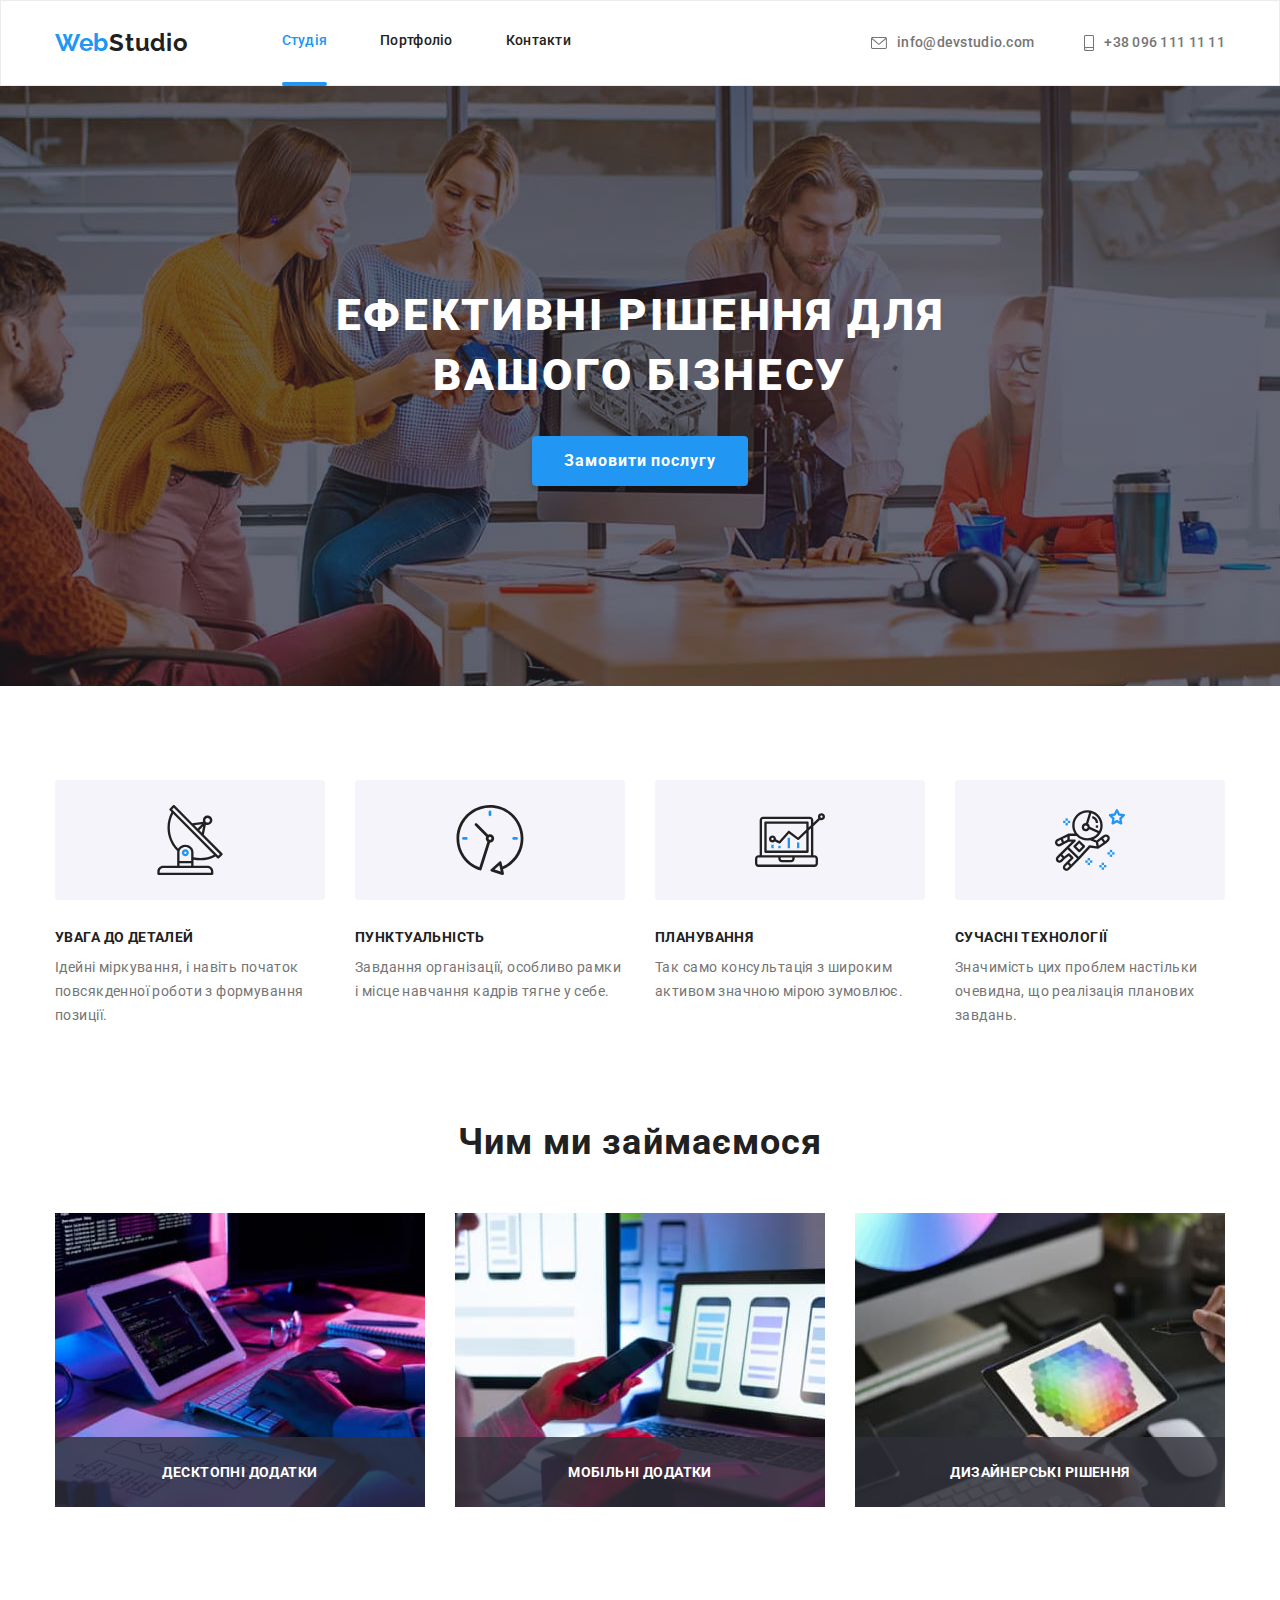
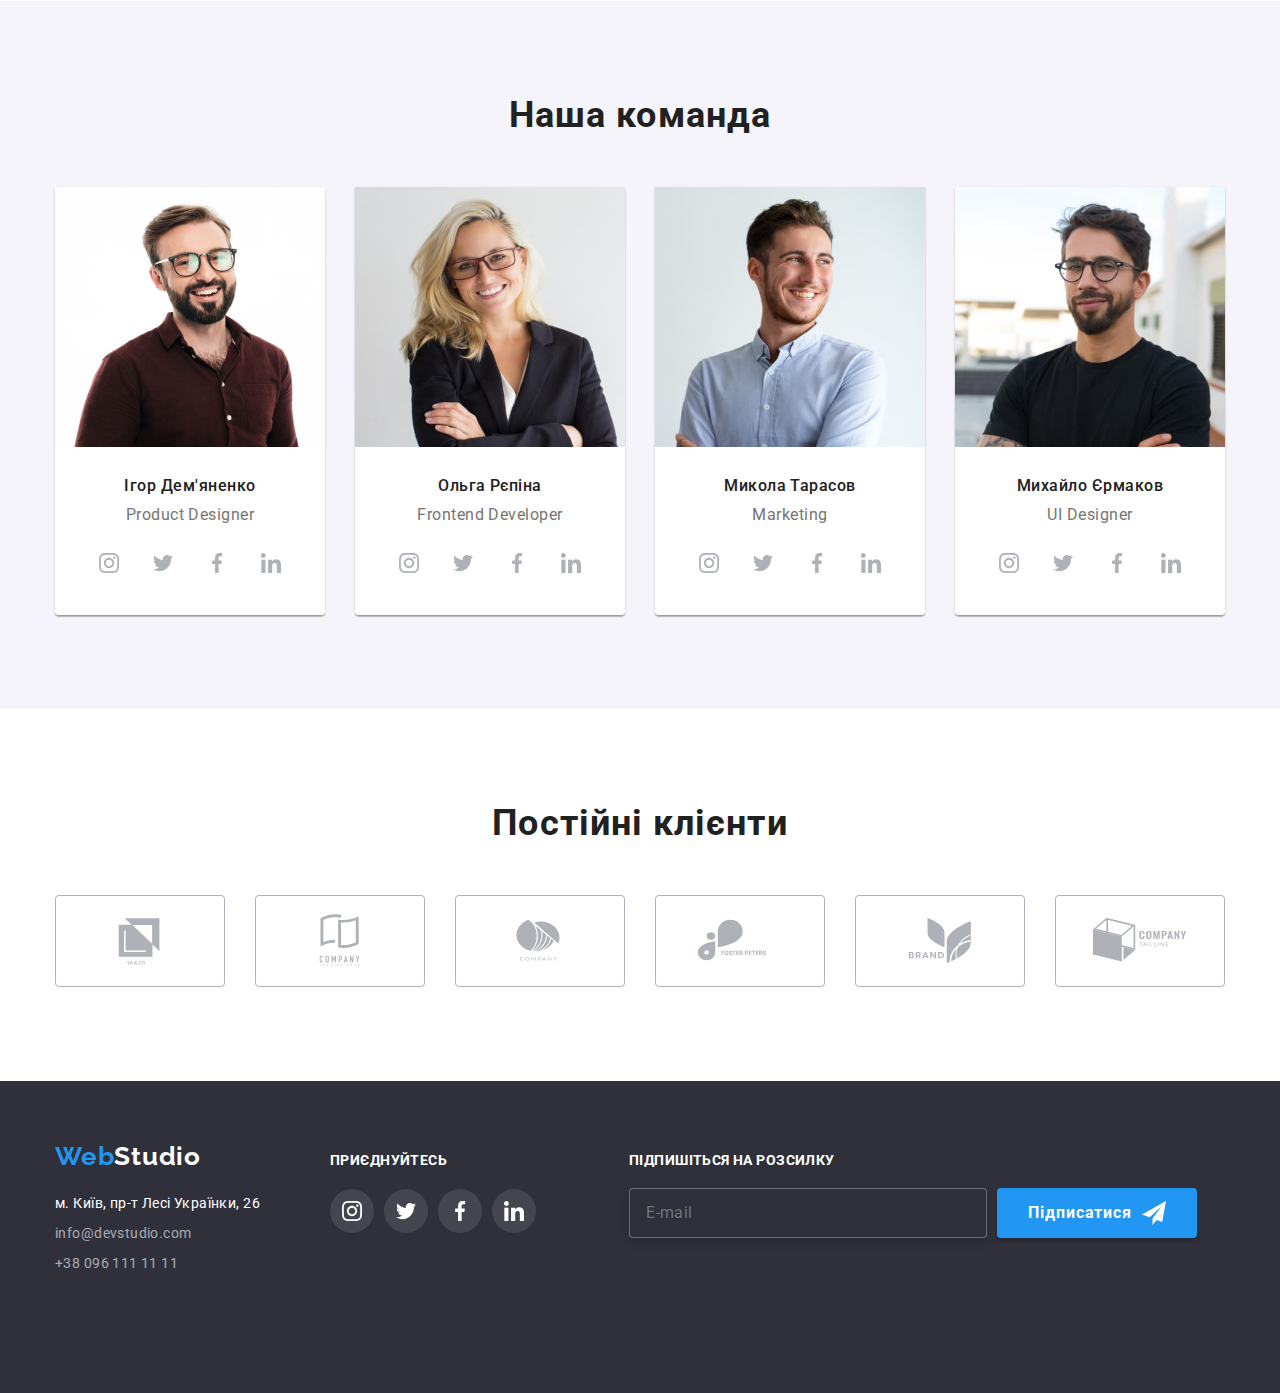
==== commit 5fcb2893: "fixed mistakes" ====
--- a/index.html
+++ b/index.html
@@ -58,7 +58,7 @@
             </button>
 
             <ul class="mobile-menu">
-              <li><a href="./index.html" class="link">Студія</a></li>
+              <li><a href="./index.html" class="link link--current">Студія</a></li>
               <li><a href="./portfolio.html" class="link">Портфоліо</a></li>
               <li><a href="" class="link">Контакти</a></li>
             </ul>
@@ -616,8 +616,11 @@
               <svg class="modal__checkbox-icon" width="16" height="15">
                 <use href="./images/icons.svg#icon-check"></use>
               </svg>
-              <p class="modal__checkbox-prg">Погоджуюся з розсилкою та приймаю</p>
-              <a href="#" class="modal__checkbox-link">Умови договору</a>
+              <p class="modal__checkbox-prg">
+                Погоджуюся з розсилкою та приймаю<a href="#" class="modal__checkbox-link"
+                  >Умови договору</a
+                >
+              </p>
             </div>
           </label>
 
--- a/css/main.min.css
+++ b/css/main.min.css
@@ -1 +1 @@
-:root{--black: #212121;--p-color: #757575;--main-white: #ffffff;--blue: #2196f3;--color-a-ftr: rgba(255, 255, 255, 0.6);--bg-batton: #f5f4fa;--color-ftr: #2f303a;--main-bg: #f5f5f5;--not-main-bg: #f5f4fa;--active-btn: #188ce8;--border-header: #ececec;--border-technology-list: #eeeeee;--bg-icon-footer: rgba(255, 255, 255, 0.1);--icon-color: #afb1b8;--overplay-technology: rgba(33, 150, 243, 0.9);--bg-modal: rgba(0, 0, 0, 0.2)}body{background-color:var(--main-white);color:var(--black);font-family:Roboto,sans-serif}body.modal-open{overflow:hidden}ul{list-style:none;padding:0;margin:0}a{text-decoration:none}h1,h2,h3,h4,h5,h6{margin-top:0;margin-bottom:10px}p{color:var(--p-color);margin-top:0;margin-bottom:0}input{outline:none}.conteiner{margin-left:auto;margin-right:auto;padding-left:15px;padding-right:15px}@media screen and (min-width: 480px){.conteiner{width:480px}}@media screen and (min-width: 768px){.conteiner{width:768px}}@media screen and (min-width: 1200px){.conteiner{width:1200px}}.section{padding-top:60px;padding-bottom:60px;text-align:center}@media screen and (min-width: 1200px){.section{padding-top:94px;padding-bottom:94px}}.section-title-hidden{position:absolute;width:1px;height:1px;margin:-1px;border:0;padding:0;clip:rect(0 0 0 0);overflow:hidden}.page-header{position:relative;background-color:var(--main-white);letter-spacing:.02em;font-weight:500;font-size:14px;line-height:1.14;border:1px solid var(--border-header)}.page-header__conteiner{margin-left:auto;margin-right:auto;padding-left:15px;padding-right:15px}@media screen and (min-width: 480px){.page-header__conteiner{width:480px}}@media screen and (min-width: 768px){.page-header__conteiner{width:768px;display:-webkit-box;display:-ms-flexbox;display:flex;-webkit-box-align:center;-ms-flex-align:center;align-items:center}}@media screen and (min-width: 1200px){.page-header__conteiner{width:1200px}}.logo{color:var(--black);font-family:Raleway,sans-serif;font-weight:700;font-size:24px;line-height:1.1666666667;letter-spacing:.03em;text-decoration:none}@media screen and (max-width: 767px){.logo{display:block;padding-top:15px;padding-bottom:15px}}.logo__logo--first-words{color:var(--blue)}.logo-nav__mobile{display:-webkit-box;display:-ms-flexbox;display:flex;-webkit-box-align:center;-ms-flex-align:center;align-items:center;-webkit-box-pack:justify;-ms-flex-pack:justify;justify-content:space-between}@media screen and (max-width: 767px){.site-nav{display:none}}@media screen and (min-width: 768px){.site-nav{display:-webkit-box;display:-ms-flexbox;display:flex;gap:51px;margin-left:88px}}@media screen and (min-width: 1200px){.site-nav{display:-webkit-box;display:-ms-flexbox;display:flex;gap:53px;margin-left:93px}}@media screen and (min-width: 768px){.logo-nav{display:-webkit-box;display:-ms-flexbox;display:flex;-webkit-box-align:center;-ms-flex-align:center;align-items:center}}.site-nav__link{position:relative;display:block;color:var(--black);padding-top:32px;padding-bottom:32px;-webkit-transition-property:color;-o-transition-property:color;transition-property:color;-webkit-transition-duration:250ms;-o-transition-duration:250ms;transition-duration:250ms;-webkit-transition-timing-function:cubic-bezier(0.4, 0, 0.2, 1);-o-transition-timing-function:cubic-bezier(0.4, 0, 0.2, 1);transition-timing-function:cubic-bezier(0.4, 0, 0.2, 1)}.site-nav__link:hover,.site-nav__link:focus{color:var(--blue)}@media screen and (min-width: 768px)and (max-width: 1199px){.site-nav__link{font-weight:500;font-size:14px;line-height:1.1428571429;letter-spacing:.02em}}.site-nav__link--current{color:var(--blue)}@media screen and (max-width: 767px){.auth-nav{display:none}}@media screen and (min-width: 768px)and (max-width: 1199px){.auth-nav{display:-webkit-box;display:-ms-flexbox;display:flex;-webkit-box-orient:vertical;-webkit-box-direction:normal;-ms-flex-direction:column;flex-direction:column;margin-left:96px;font-size:12px;line-height:1.1666666667;letter-spacing:.02em}}@media screen and (min-width: 1200px){.auth-nav{display:-webkit-box;display:-ms-flexbox;display:flex;margin-left:auto;gap:50px}}.auth-nav__link{display:block;color:var(--p-color);-webkit-transition-property:color;-o-transition-property:color;transition-property:color;-webkit-transition-duration:250ms;-o-transition-duration:250ms;transition-duration:250ms;-webkit-transition-timing-function:cubic-bezier(0.4, 0, 0.2, 1);-o-transition-timing-function:cubic-bezier(0.4, 0, 0.2, 1);transition-timing-function:cubic-bezier(0.4, 0, 0.2, 1)}.auth-nav__link:hover,.auth-nav__link:focus{color:var(--blue)}@media screen and (min-width: 1200px){.auth-nav__link{padding-top:32px;padding-bottom:32px}}.auth-nav__link--envelope{display:-webkit-box;display:-ms-flexbox;display:flex;-webkit-box-align:center;-ms-flex-align:center;align-items:center}@media screen and (max-width: 1199px){.auth-nav__link--envelope{padding-bottom:10px}}.auth-nav__link--smartphone{display:-webkit-box;display:-ms-flexbox;display:flex;-webkit-box-align:center;-ms-flex-align:center;align-items:center}.mail-icon{display:block;margin-right:10px;fill:currentColor}.smartphone-icon{display:block;margin-right:10px;fill:currentColor}.site-nav__link--current{color:var(--blue)}@media screen and (min-width: 1200px){.site-nav__link--current::after{display:block;position:relative;bottom:-33px;content:"";height:4px;width:100%;background-color:var(--blue);border-radius:2px}}.menu-toggle{min-height:40px;min-width:40px;display:-webkit-box;display:-ms-flexbox;display:flex;-webkit-box-align:center;-ms-flex-align:center;align-items:center;-webkit-box-pack:center;-ms-flex-pack:center;justify-content:center;margin:0;padding:0;background-color:rgba(0,0,0,0);cursor:pointer;border:none;border-radius:50%;outline:none}@media(min-width: 768px){.menu-toggle{display:none}}.menu-toggle:hover,.menu-toggle:focus{background-color:rgba(0,0,0,.1)}.menu-container{display:-webkit-box;display:-ms-flexbox;display:flex;-webkit-box-orient:vertical;-webkit-box-direction:normal;-ms-flex-direction:column;flex-direction:column;-webkit-box-pack:justify;-ms-flex-pack:justify;justify-content:space-between;position:fixed;top:0;left:0;width:100vw;height:100vh;padding:32px;background-color:var(--main-white);z-index:999;-webkit-transform:translatex(-100%);-ms-transform:translatex(-100%);transform:translatex(-100%);opacity:0;-webkit-transition:opacity 250ms cubic-bezier(0.4, 0, 0.2, 1),-webkit-transform 250ms cubic-bezier(0.4, 0, 0.2, 1);transition:opacity 250ms cubic-bezier(0.4, 0, 0.2, 1),-webkit-transform 250ms cubic-bezier(0.4, 0, 0.2, 1);-o-transition:transform 250ms cubic-bezier(0.4, 0, 0.2, 1),opacity 250ms cubic-bezier(0.4, 0, 0.2, 1);transition:transform 250ms cubic-bezier(0.4, 0, 0.2, 1),opacity 250ms cubic-bezier(0.4, 0, 0.2, 1);transition:transform 250ms cubic-bezier(0.4, 0, 0.2, 1),opacity 250ms cubic-bezier(0.4, 0, 0.2, 1),-webkit-transform 250ms cubic-bezier(0.4, 0, 0.2, 1)}.menu-container.is-open{opacity:1;-webkit-transform:translatex(0);-ms-transform:translatex(0);transform:translatex(0)}.menu-container .menu-toggle{position:absolute;top:16px;right:16px;color:var(--black)}.mobile-container{display:-webkit-box;display:-ms-flexbox;display:flex;-webkit-box-orient:vertical;-webkit-box-direction:normal;-ms-flex-direction:column;flex-direction:column;gap:64px}.mobile-menu{padding:0;margin:0;list-style:none;display:-webkit-box;display:-ms-flexbox;display:flex;-webkit-box-orient:vertical;-webkit-box-direction:normal;-ms-flex-direction:column;flex-direction:column;gap:32px}.mobile-menu .link{text-decoration:none;font-weight:500;font-size:40px;line-height:1.175;letter-spacing:.02em;color:var(--black)}.mobile-menu .link:hover,.mobile-menu .link:focus{color:var(--blue)}.mobile-contacts{display:-webkit-box;display:-ms-flexbox;display:flex;-webkit-box-orient:vertical;-webkit-box-direction:normal;-ms-flex-direction:column;flex-direction:column;gap:32px}.mobile-contacts__mail{font-weight:500;font-size:34px;line-height:1.1764705882;letter-spacing:.02em;color:var(--blue)}.mobile-contacts__tel{font-weight:500;font-size:24px;line-height:1.1666666667;letter-spacing:.02em;color:var(--black)}.mobile-social{display:-webkit-box;display:-ms-flexbox;display:flex}.mobile-social__link{font-weight:500;font-size:18px;line-height:1.2222222222;letter-spacing:.02em;color:var(--blue);padding:10px}.mobile-social__item{border-right:1px solid var(--black)}.mobile-social__item:last-child{border-right:none}.hero{background-color:var(--color-ftr);text-align:center;margin-left:auto;margin-right:auto;height:400px;background-image:-webkit-gradient(linear, left top, right top, from(rgba(47, 48, 58, 0.4)), to(rgba(47, 48, 58, 0.4))),url(/images/header-m.jpg);background-image:-o-linear-gradient(left, rgba(47, 48, 58, 0.4), rgba(47, 48, 58, 0.4)),url(/images/header-m.jpg);background-image:linear-gradient(to right, rgba(47, 48, 58, 0.4), rgba(47, 48, 58, 0.4)),url(/images/header-m.jpg);background-repeat:no-repeat;background-position:center;background-size:cover}@media screen and (max-width: 767px){.hero{width:480px}}@media(-webkit-min-device-pixel-ratio: 2), (-o-min-device-pixel-ratio: 2/1), (min-resolution: 2dppx){.hero{background-image:-webkit-gradient(linear, left top, right top, from(rgba(47, 48, 58, 0.4)), to(rgba(47, 48, 58, 0.4))),url(/images/header-m@2x.jpg);background-image:-o-linear-gradient(left, rgba(47, 48, 58, 0.4), rgba(47, 48, 58, 0.4)),url(/images/header-m@2x.jpg);background-image:linear-gradient(to right, rgba(47, 48, 58, 0.4), rgba(47, 48, 58, 0.4)),url(/images/header-m@2x.jpg)}}@media screen and (min-width: 768px){.hero{background-image:-webkit-gradient(linear, left top, right top, from(rgba(47, 48, 58, 0.4)), to(rgba(47, 48, 58, 0.4))),url(/images/header-t.jpg);background-image:-o-linear-gradient(left, rgba(47, 48, 58, 0.4), rgba(47, 48, 58, 0.4)),url(/images/header-t.jpg);background-image:linear-gradient(to right, rgba(47, 48, 58, 0.4), rgba(47, 48, 58, 0.4)),url(/images/header-t.jpg);width:768px}}@media screen and (min-width: 768px)and (-webkit-min-device-pixel-ratio: 2), screen and (min-width: 768px)and (-o-min-device-pixel-ratio: 2/1), screen and (min-width: 768px)and (min-resolution: 2dppx){.hero{background-image:-webkit-gradient(linear, left top, right top, from(rgba(47, 48, 58, 0.4)), to(rgba(47, 48, 58, 0.4))),url(/images/header-t@2x.jpg);background-image:-o-linear-gradient(left, rgba(47, 48, 58, 0.4), rgba(47, 48, 58, 0.4)),url(/images/header-t@2x.jpg);background-image:linear-gradient(to right, rgba(47, 48, 58, 0.4), rgba(47, 48, 58, 0.4)),url(/images/header-t@2x.jpg)}}@media screen and (min-width: 1200px){.hero{background-image:-webkit-gradient(linear, left top, right top, from(rgba(47, 48, 58, 0.4)), to(rgba(47, 48, 58, 0.4))),url(/images/header-d.jpg);background-image:-o-linear-gradient(left, rgba(47, 48, 58, 0.4), rgba(47, 48, 58, 0.4)),url(/images/header-d.jpg);background-image:linear-gradient(to right, rgba(47, 48, 58, 0.4), rgba(47, 48, 58, 0.4)),url(/images/header-d.jpg);width:100%;max-width:1600px;height:600px}}@media screen and (min-width: 1200px)and (-webkit-min-device-pixel-ratio: 2), screen and (min-width: 1200px)and (-o-min-device-pixel-ratio: 2/1), screen and (min-width: 1200px)and (min-resolution: 2dppx){.hero{background-image:-webkit-gradient(linear, left top, right top, from(rgba(47, 48, 58, 0.4)), to(rgba(47, 48, 58, 0.4))),url(/images/header-d@2x.jpg);background-image:-o-linear-gradient(left, rgba(47, 48, 58, 0.4), rgba(47, 48, 58, 0.4)),url(/images/header-d@2x.jpg);background-image:linear-gradient(to right, rgba(47, 48, 58, 0.4), rgba(47, 48, 58, 0.4)),url(/images/header-d@2x.jpg)}}.hero__section{padding-top:118px;padding-bottom:118px}@media screen and (min-width: 1200px){.hero__section{padding-top:200px;padding-bottom:200px}}.hero__title{font-weight:900;font-size:26px;line-height:1.6153846154;text-align:center;width:360px;color:#fff;letter-spacing:.06em;text-transform:uppercase;margin:0 auto 30px}@media screen and (min-width: 1200px){.hero__title{font-size:44px;line-height:1.36;width:700px}}.hero__button{background-color:var(--blue);color:var(--main-white);cursor:pointer;border:inherit;letter-spacing:.06em;font-weight:700;font-size:16px;line-height:1.87;border-radius:4px;padding:10px 32px;-webkit-box-shadow:0px 4px 4px rgba(0,0,0,.15);box-shadow:0px 4px 4px rgba(0,0,0,.15);-webkit-transition-property:background-color;-o-transition-property:background-color;transition-property:background-color;-webkit-transition-duration:250ms;-o-transition-duration:250ms;transition-duration:250ms;-webkit-transition-timing-function:cubic-bezier(0.4, 0, 0.2, 1);-o-transition-timing-function:cubic-bezier(0.4, 0, 0.2, 1);transition-timing-function:cubic-bezier(0.4, 0, 0.2, 1)}.hero__button:hover,.hero__button:focus{background-color:var(--active-btn)}@media screen and (max-width: 1199px){.hero__button{padding:10px 24px}}.section-title-hidden{position:absolute;width:1px;height:1px;margin:-1px;border:0;padding:0;clip:rect(0 0 0 0);overflow:hidden}.features{display:-webkit-box;display:-ms-flexbox;display:flex;-webkit-box-orient:vertical;-webkit-box-direction:normal;-ms-flex-direction:column;flex-direction:column;text-align:left;list-style:none;gap:30px}@media screen and (min-width: 768px)and (max-width: 1199px){.features{-webkit-box-orient:horizontal;-webkit-box-direction:normal;-ms-flex-direction:row;flex-direction:row;-ms-flex-wrap:wrap;flex-wrap:wrap}}@media screen and (min-width: 1200px){.features{display:-webkit-box;display:-ms-flexbox;display:flex;-webkit-box-orient:initial;-webkit-box-direction:initial;-ms-flex-direction:initial;flex-direction:initial}}.features__item{display:block}@media screen and (min-width: 768px){.features__item{width:354px}}@media screen and (min-width: 1200px){.features__item{width:270px}}.features__icon-conteiner{display:-webkit-box;display:-ms-flexbox;display:flex;-webkit-box-pack:center;-ms-flex-pack:center;justify-content:center;-webkit-box-align:center;-ms-flex-align:center;align-items:center;width:450px;height:120px;background:var(--bg-batton);border-radius:4px;margin-bottom:30px;padding:0}@media screen and (min-width: 768px){.features__icon-conteiner{width:354px}}@media screen and (min-width: 1200px){.features__icon-conteiner{width:270px}}.features__title{color:var(--black);font-weight:700;font-size:14px;line-height:1.14;letter-spacing:.03em;text-transform:uppercase}.features__prg{color:var(--p-color);font-size:14px;line-height:1.71;letter-spacing:.03em}.section--no-padding{display:none}@media screen and (min-width: 1200px){.section--no-padding{display:block;padding-top:0;padding-bottom:94px}}.examples__title{color:var(--black);margin-top:0;margin-bottom:50px;font-weight:700;font-size:36px;line-height:1.16;letter-spacing:.03em;text-align:center}.examples__list{display:-webkit-box;display:-ms-flexbox;display:flex;gap:30px}.examples__item{position:relative}.examples__img{display:block}.examples__prg{font-weight:700;font-size:14px;line-height:1.1428571429;letter-spacing:.03em;text-align:center;text-transform:uppercase;color:var(--main-white);background-color:rgba(47,48,58,.8);padding-top:27px;padding-bottom:27px;position:absolute;bottom:0;width:100%}.section--team{background-color:var(--bg-batton)}.team__title{color:var(--black);margin-top:0;margin-bottom:30px;font-size:28px;line-height:1.1785714286;letter-spacing:.03em;text-align:center}@media screen and (min-width: 1200px){.team__title{margin-bottom:50px;font-weight:700;font-size:36px;line-height:1.16}}.team__list{display:-webkit-box;display:-ms-flexbox;display:flex;-ms-flex-wrap:wrap;flex-wrap:wrap;gap:30px}@media screen and (min-width: 1200px){.team__list{display:-webkit-box;display:-ms-flexbox;display:flex;gap:30px}}.human{-webkit-box-shadow:0px 1px 3px rgba(0,0,0,.12),0px 1px 1px rgba(0,0,0,.14),0px 2px 1px rgba(0,0,0,.2);box-shadow:0px 1px 3px rgba(0,0,0,.12),0px 1px 1px rgba(0,0,0,.14),0px 2px 1px rgba(0,0,0,.2);border-radius:0px 0px 4px 4px;width:450px}@media screen and (min-width: 768px){.human{width:354px}}@media screen and (min-width: 1200px){.human{width:270px}}.human__img{display:block;width:450px;height:460px}@media screen and (min-width: 768px){.human__img{width:354px;height:374px}}@media screen and (min-width: 1200px){.human__img{width:270px;height:260px}}.human__bgr{background-color:var(--main-white);border-radius:0px 0px 4px 4px;padding:30px 30px 24px 30px}@media screen and (min-width: 1200px){.human__bgr{padding:30px}}.human__title{font-weight:500;font-size:16px;line-height:1.18;letter-spacing:.03em;margin-bottom:10px}.human__prg{font-size:16px;line-height:1.18;letter-spacing:.03em;margin-bottom:16px}.human-social-networks{display:-webkit-box;display:-ms-flexbox;display:flex;gap:10px;padding:0;margin:0;-webkit-box-pack:center;-ms-flex-pack:center;justify-content:center;-webkit-box-align:center;-ms-flex-align:center;align-items:center}.human-social-networks__link{display:-webkit-box;display:-ms-flexbox;display:flex;-ms-flex-line-pack:center;align-content:center;-webkit-box-pack:center;-ms-flex-pack:center;justify-content:center;height:44px;width:44px;-webkit-box-align:center;-ms-flex-align:center;align-items:center;padding:0;color:var(--icon-color);border-radius:50%;-webkit-transition-property:background-color,color;-o-transition-property:background-color,color;transition-property:background-color,color;-webkit-transition-duration:250ms;-o-transition-duration:250ms;transition-duration:250ms;-webkit-transition-timing-function:cubic-bezier(0.4, 0, 0.2, 1);-o-transition-timing-function:cubic-bezier(0.4, 0, 0.2, 1);transition-timing-function:cubic-bezier(0.4, 0, 0.2, 1)}.human-social-networks__link:hover,.human-social-networks__link:focus{background-color:var(--blue);color:var(--main-white)}.human-social-networks__icon{fill:currentColor}.company__title{font-weight:700;font-size:28px;line-height:1.1785714286;text-align:center;letter-spacing:.03em;margin-bottom:30px}@media screen and (min-width: 1200px){.company__title{font-size:36px;line-height:1.16;margin-bottom:50px}}.company__list{display:-webkit-box;display:-ms-flexbox;display:flex;-ms-flex-wrap:wrap;flex-wrap:wrap;-webkit-box-pack:center;-ms-flex-pack:center;justify-content:center;gap:30px}@media screen and (min-width: 1200px){.company__list{display:-webkit-box;display:-ms-flexbox;display:flex;-webkit-box-pack:center;-ms-flex-pack:center;justify-content:center;gap:30px}}.company__item{width:210px;height:92px}@media screen and (min-width: 1200px){.company__item{display:-webkit-box;display:-ms-flexbox;display:flex;width:170px;height:92px}}.company__link{display:-webkit-box;display:-ms-flexbox;display:flex;-webkit-box-pack:center;-ms-flex-pack:center;justify-content:center;-webkit-box-align:center;-ms-flex-align:center;align-items:center;width:100%;height:100%;border:1px solid var(--icon-color);border-radius:4px;color:var(--icon-color);-webkit-transition-property:border-color,color;-o-transition-property:border-color,color;transition-property:border-color,color;-webkit-transition-duration:250ms;-o-transition-duration:250ms;transition-duration:250ms;-webkit-transition-timing-function:cubic-bezier(0.4, 0, 0.2, 1);-o-transition-timing-function:cubic-bezier(0.4, 0, 0.2, 1);transition-timing-function:cubic-bezier(0.4, 0, 0.2, 1)}.company__link:hover,.company__link:focus{color:var(--blue);border-color:var(--blue)}.company__icon{fill:currentColor}.page-footer{background-color:var(--color-ftr);padding-top:60px;padding-bottom:60px}.page-footer__container{text-align:center}@media screen and (min-width: 1200px){.page-footer__container{display:-webkit-box;display:-ms-flexbox;display:flex;-webkit-box-align:baseline;-ms-flex-align:baseline;align-items:baseline}}@media screen and (min-width: 768px)and (max-width: 1199px){.page-footer__tablet-box{display:-webkit-box;display:-ms-flexbox;display:flex;-webkit-box-pack:justify;-ms-flex-pack:justify;justify-content:space-between;padding-right:89px;padding-left:76px}}@media screen and (min-width: 1200px){.page-footer__tablet-box{display:-webkit-box;display:-ms-flexbox;display:flex;-webkit-box-align:baseline;-ms-flex-align:baseline;align-items:baseline}}@media screen and (max-width: 1199px){.page-footer__contact{display:-webkit-box;display:-ms-flexbox;display:flex;-webkit-box-orient:vertical;-webkit-box-direction:normal;-ms-flex-direction:column;flex-direction:column;-webkit-box-align:center;-ms-flex-align:center;align-items:center;margin-bottom:60px}}.footer-logo-box{margin-bottom:20px}.footer-logo-box__logo{color:var(--main-white);font-family:Raleway,sans-serif;font-weight:700;font-size:24px;line-height:1.1666666667;text-align:center;letter-spacing:.03em;text-decoration:none}@media screen and (min-width: 1200px){.footer-logo-box__logo{font-size:26px;line-height:1.19}}.footer-logo-box__logo-first-words{color:var(--blue)}.footer-address{font-size:14px;line-height:1.71;font-style:normal;text-decoration:none;letter-spacing:.03em;text-decoration:none}.footer-address__item{display:block;height:21px}@media screen and (max-width: 1199px){.footer-address__item+.footer-address__item{margin-top:8px}}@media screen and (min-width: 1200px){.footer-address__item+.footer-address__item{margin-top:9px}}.footer-address__link-place{color:var(--main-white);-webkit-transition-property:color;-o-transition-property:color;transition-property:color;-webkit-transition-duration:250ms;-o-transition-duration:250ms;transition-duration:250ms;-webkit-transition-timing-function:cubic-bezier(0.4, 0, 0.2, 1);-o-transition-timing-function:cubic-bezier(0.4, 0, 0.2, 1);transition-timing-function:cubic-bezier(0.4, 0, 0.2, 1)}.footer-address__link-place:hover,.footer-address__link-place:focus{color:var(--blue)}.footer-addres__link{color:var(--color-a-ftr);letter-spacing:.03em;-webkit-transition-property:color;-o-transition-property:color;transition-property:color;-webkit-transition-duration:250ms;-o-transition-duration:250ms;transition-duration:250ms;-webkit-transition-timing-function:cubic-bezier(0.4, 0, 0.2, 1);-o-transition-timing-function:cubic-bezier(0.4, 0, 0.2, 1);transition-timing-function:cubic-bezier(0.4, 0, 0.2, 1)}.footer-addres__link:hover,.footer-addres__link:focus{color:var(--blue)}@media screen and (max-width: 1199px){.footer-social-media{display:-webkit-box;display:-ms-flexbox;display:flex;-webkit-box-orient:vertical;-webkit-box-direction:normal;-ms-flex-direction:column;flex-direction:column;-webkit-box-align:center;-ms-flex-align:center;align-items:center;margin-bottom:60px}}@media screen and (min-width: 1200px){.footer-social-media{display:block;margin-left:70px}}.footer-social-media__prg{color:var(--main-white);font-weight:700;font-size:14px;line-height:1.14;letter-spacing:.03em;text-transform:uppercase;margin-bottom:20px}.footer-social-media__list{display:-webkit-box;display:-ms-flexbox;display:flex;gap:10px}.footer-social-media__link{display:-webkit-box;display:-ms-flexbox;display:flex;-webkit-box-pack:center;-ms-flex-pack:center;justify-content:center;-webkit-box-align:center;-ms-flex-align:center;align-items:center;gap:10px;height:44px;width:44px;border-radius:50%;background-color:var(--bg-icon-footer);-webkit-transition-property:background-color;-o-transition-property:background-color;transition-property:background-color;-webkit-transition-duration:250ms;-o-transition-duration:250ms;transition-duration:250ms;-webkit-transition-timing-function:cubic-bezier(0.4, 0, 0.2, 1);-o-transition-timing-function:cubic-bezier(0.4, 0, 0.2, 1);transition-timing-function:cubic-bezier(0.4, 0, 0.2, 1)}.footer-social-media__link:hover,.footer-social-media__link:focus{background-color:var(--blue)}.footer-social-media__icon{fill:var(--main-white)}@media screen and (max-width: 1199px){.footer-form-box{display:-webkit-box;display:-ms-flexbox;display:flex;-webkit-box-orient:vertical;-webkit-box-direction:normal;-ms-flex-direction:column;flex-direction:column;-webkit-box-align:center;-ms-flex-align:center;align-items:center}}@media screen and (min-width: 1200px){.footer-form-box{display:block;margin-left:93px;text-align:left}}.footer-form{display:block;gap:12px}.footer-form__label{font-weight:700;font-size:14px;line-height:1.1428571429;letter-spacing:.03em;text-transform:uppercase;color:var(--main-white);display:block;margin-bottom:20px}@media screen and (max-width: 1199px){.footer-form__string-box{display:-webkit-box;display:-ms-flexbox;display:flex;-webkit-box-orient:vertical;-webkit-box-direction:normal;-ms-flex-direction:column;flex-direction:column;-webkit-box-align:center;-ms-flex-align:center;align-items:center}}@media screen and (min-width: 1200px){.footer-form__string-box{display:-webkit-box;display:-ms-flexbox;display:flex;gap:10px}}.footer-form__email{width:450px;height:50px;color:var(--color-a-ftr);background-color:var(--color-ftr);border:1px solid rgba(255,255,255,.3);-webkit-filter:drop-shadow(0px 4px 4px rgba(0, 0, 0, 0.15));filter:drop-shadow(0px 4px 4px rgba(0, 0, 0, 0.15));border-radius:4px;padding:15px 16px;outline:none;margin-bottom:20px;font-weight:400;font-size:16px;line-height:1.25;letter-spacing:.03em}@media screen and (min-width: 1200px){.footer-form__email{width:358px;height:50px;margin-bottom:0}}.footer-form__button{color:var(--main-white);font-weight:700;font-size:16px;line-height:1.875;width:200px;height:50px;background-color:var(--blue);-webkit-box-shadow:0px 4px 4px rgba(0,0,0,.15);box-shadow:0px 4px 4px rgba(0,0,0,.15);border:inherit;border-radius:4px;display:-webkit-box;display:-ms-flexbox;display:flex;-webkit-box-align:center;-ms-flex-align:center;align-items:center;-webkit-box-pack:center;-ms-flex-pack:center;justify-content:center;letter-spacing:.06em;gap:10px;cursor:pointer;-webkit-transition-property:background-color;-o-transition-property:background-color;transition-property:background-color;-webkit-transition-duration:250ms;-o-transition-duration:250ms;transition-duration:250ms;-webkit-transition-timing-function:cubic-bezier(0.4, 0, 0.2, 1);-o-transition-timing-function:cubic-bezier(0.4, 0, 0.2, 1);transition-timing-function:cubic-bezier(0.4, 0, 0.2, 1)}.footer-form__button:hover,.footer-form__button:focus{background-color:var(--active-btn)}.footer-form__icon-send{fill:currentColor}.backdrop{position:fixed;top:0;left:0;width:100%;height:100%;background:var(--bg-modal);opacity:1;-webkit-transition:opacity 250ms cubic-bezier(0.4, 0, 0.2, 1),visibility 250ms cubic-bezier(0.4, 0, 0.2, 1);-o-transition:opacity 250ms cubic-bezier(0.4, 0, 0.2, 1),visibility 250ms cubic-bezier(0.4, 0, 0.2, 1);transition:opacity 250ms cubic-bezier(0.4, 0, 0.2, 1),visibility 250ms cubic-bezier(0.4, 0, 0.2, 1);overflow-y:scroll}.backdrop.is-hidden{visibility:hidden;opacity:0;pointer-events:none}.modal{position:absolute;top:50%;left:50%;-webkit-transform:translate(-50%, -50%);-ms-transform:translate(-50%, -50%);transform:translate(-50%, -50%);width:450px;height:609px;padding:40px;background-color:var(--main-white);-webkit-box-shadow:0px 1px 3px rgba(0,0,0,.12),0px 1px 1px rgba(0,0,0,.14),0px 2px 1px rgba(0,0,0,.2);box-shadow:0px 1px 3px rgba(0,0,0,.12),0px 1px 1px rgba(0,0,0,.14),0px 2px 1px rgba(0,0,0,.2);border-radius:4px}@media screen and (min-width: 1200px){.modal{width:528px;height:581px}}.modal__exit-box{position:absolute;top:8px;right:8px;width:30px;height:30px;display:-webkit-box;display:-ms-flexbox;display:flex;-webkit-box-align:center;-ms-flex-align:center;align-items:center;-webkit-box-pack:center;-ms-flex-pack:center;justify-content:center;border:1px solid rgba(0,0,0,.1);border-radius:50%;background-color:var(--main-white);cursor:pointer;-webkit-transition:color 250ms cubic-bezier(0.4, 0, 0.2, 1);-o-transition:color 250ms cubic-bezier(0.4, 0, 0.2, 1);transition:color 250ms cubic-bezier(0.4, 0, 0.2, 1)}.modal__exit-box:hover,.modal__exit-box:focus{color:var(--blue)}.modal__exit-icon{fill:currentColor;-webkit-transition:fill 250ms cubic-bezier(0.4, 0, 0.2, 1);-o-transition:fill 250ms cubic-bezier(0.4, 0, 0.2, 1);transition:fill 250ms cubic-bezier(0.4, 0, 0.2, 1)}.modal__title{font-weight:700;font-size:20px;line-height:1.5;text-align:center;letter-spacing:.03em;color:var(--black);margin-bottom:12px}@media screen and (min-width: 1200px){.modal__title{line-height:1.15}}.modal__label{display:-webkit-box;display:-ms-flexbox;display:flex;-webkit-box-orient:vertical;-webkit-box-direction:normal;-ms-flex-direction:column;flex-direction:column;font-size:12px;line-height:1.1666666667;letter-spacing:.01em;margin-bottom:10px;color:var(--p-color)}.modal__input-box{position:relative;width:100%;margin-top:4px}.modal__input{height:40px;width:100%;border:1px solid rgba(33,33,33,.2);border-radius:4px;font-size:12px;line-height:1.1666666667;letter-spacing:.01em;padding:12px 42px;-webkit-transition:border-color 250ms cubic-bezier(0.4, 0, 0.2, 1);-o-transition:border-color 250ms cubic-bezier(0.4, 0, 0.2, 1);transition:border-color 250ms cubic-bezier(0.4, 0, 0.2, 1)}.modal__input:focus{border-color:var(--blue)}.modal__input-icon{position:absolute;left:12px;top:50%;-webkit-transform:translateY(-50%);-ms-transform:translateY(-50%);transform:translateY(-50%);-webkit-transition:fill 250ms cubic-bezier(0.4, 0, 0.2, 1);-o-transition:fill 250ms cubic-bezier(0.4, 0, 0.2, 1);transition:fill 250ms cubic-bezier(0.4, 0, 0.2, 1)}.modal__input:focus+.modal__input-icon{fill:var(--blue)}.modal__feedback{height:120px;padding:12px 16px;resize:none;outline:none;margin-top:4px;border:1px solid rgba(33,33,33,.2);border-radius:4px;font-size:12px;line-height:1.1666666667;letter-spacing:.01em;-webkit-transition:border-color 250ms cubic-bezier(0.4, 0, 0.2, 1);-o-transition:border-color 250ms cubic-bezier(0.4, 0, 0.2, 1);transition:border-color 250ms cubic-bezier(0.4, 0, 0.2, 1)}.modal__feedback:focus{border-color:var(--blue)}.modal__checkbox-label{display:block;margin-top:20px;font-size:14px;line-height:2;letter-spacing:.03em}.modal__checkbox-input-box{display:-webkit-box;display:-ms-flexbox;display:flex;-webkit-box-pack:center;-ms-flex-pack:center;justify-content:center;-webkit-box-align:center;-ms-flex-align:center;align-items:center}.modal__checkbox-input{position:absolute;appearance:none;-webkit-appearance:none;-moz-appearance:none}.modal__checkbox-icon{margin-right:7px;display:inline-block;border:2px solid var(--black);border-radius:2px;-webkit-transition:background-color 250ms cubic-bezier(0.4, 0, 0.2, 1),border 250ms cubic-bezier(0.4, 0, 0.2, 1);-o-transition:background-color 250ms cubic-bezier(0.4, 0, 0.2, 1),border 250ms cubic-bezier(0.4, 0, 0.2, 1);transition:background-color 250ms cubic-bezier(0.4, 0, 0.2, 1),border 250ms cubic-bezier(0.4, 0, 0.2, 1)}.modal__checkbox-input:checked+.modal__checkbox-icon{border:none;background-color:var(--blue)}.modal__checkbox-prg{font-size:12px;line-height:1.1666666667;letter-spacing:.03em;color:var(--p-color)}@media screen and (min-width: 1200px){.modal__checkbox-prg{line-height:1.7142857143}}.modal__checkbox-link{position:relative;color:var(--blue);font-size:12px;line-height:1.1666666667;letter-spacing:.03em;margin-left:4px}@media screen and (min-width: 1200px){.modal__checkbox-link{line-height:1.7142857143}}.modal__checkbox-link::after{content:"";height:1px;width:100%;background-color:var(--blue);display:block;position:relative;bottom:2px}.modal__submit-button-modal{color:var(--main-white);font-weight:700;font-size:16px;line-height:1.875;width:200px;height:50px;background-color:var(--blue);-webkit-box-shadow:0px 4px 4px rgba(0,0,0,.15);box-shadow:0px 4px 4px rgba(0,0,0,.15);border:inherit;border-radius:4px;display:-webkit-box;display:-ms-flexbox;display:flex;-webkit-box-align:center;-ms-flex-align:center;align-items:center;-webkit-box-pack:center;-ms-flex-pack:center;justify-content:center;letter-spacing:.06em;gap:10px;margin-top:30px;margin-left:auto;margin-right:auto;cursor:pointer;-webkit-transition:background-color 250ms cubic-bezier(0.4, 0, 0.2, 1);-o-transition:background-color 250ms cubic-bezier(0.4, 0, 0.2, 1);transition:background-color 250ms cubic-bezier(0.4, 0, 0.2, 1)}.modal__submit-button-modal:hover,.modal__submit-button-modal:focus{background-color:var(--active-btn)}.page-list{display:-webkit-box;display:-ms-flexbox;display:flex;-ms-flex-wrap:wrap;flex-wrap:wrap;gap:8px;margin-bottom:40px}@media screen and (min-width: 768px){.page-list{-webkit-box-pack:center;-ms-flex-pack:center;justify-content:center}}@media screen and (min-width: 1200px){.page-list{margin-bottom:50px}}@media screen and (max-width: 767px){.page-list__item:last-child{margin-top:7px}}.page-list__button{color:var(--black);background-color:var(--bg-batton);font-weight:500;font-size:16px;line-height:1.62;font-family:inherit;border:inherit;border-radius:4px;padding:6px 22px;-webkit-box-shadow:none;box-shadow:none;-webkit-transition-property:background-color,color,-webkit-box-shadow;transition-property:background-color,color,-webkit-box-shadow;-o-transition-property:background-color,color,box-shadow;transition-property:background-color,color,box-shadow;transition-property:background-color,color,box-shadow,-webkit-box-shadow;-webkit-transition-duration:250ms;-o-transition-duration:250ms;transition-duration:250ms;-webkit-transition-timing-function:cubic-bezier(0.4, 0, 0.2, 1);-o-transition-timing-function:cubic-bezier(0.4, 0, 0.2, 1);transition-timing-function:cubic-bezier(0.4, 0, 0.2, 1)}.page-list__button:hover,.page-list__button:focus{background-color:var(--blue);color:var(--main-white);-webkit-box-shadow:0px 3px 1px rgba(0,0,0,.1),0px 1px 2px rgba(0,0,0,.08),0px 2px 2px rgba(0,0,0,.12);box-shadow:0px 3px 1px rgba(0,0,0,.1),0px 1px 2px rgba(0,0,0,.08),0px 2px 2px rgba(0,0,0,.12)}.technology{display:-webkit-box;display:-ms-flexbox;display:flex;-ms-flex-wrap:wrap;flex-wrap:wrap;text-align:left;gap:30px}.technology__box{width:450px;height:404px}@media screen and (min-width: 768px){.technology__box{width:354px}}@media screen and (min-width: 1200px){.technology__box{width:370px}}@media screen and (min-width: 768px)and (max-width: 1199px){.technology__box:nth-child(2){height:440px}}.technology__link{display:block;text-decoration:none;-webkit-transition-property:-webkit-box-shadow;transition-property:-webkit-box-shadow;-o-transition-property:box-shadow;transition-property:box-shadow;transition-property:box-shadow, -webkit-box-shadow;-webkit-transition-duration:250ms;-o-transition-duration:250ms;transition-duration:250ms;-webkit-transition-timing-function:cubic-bezier(0.4, 0, 0.2, 1);-o-transition-timing-function:cubic-bezier(0.4, 0, 0.2, 1);transition-timing-function:cubic-bezier(0.4, 0, 0.2, 1)}.technology__link:hover,.technology__link:focus{-webkit-box-shadow:0px 1px 1px rgba(0,0,0,.12),0px 4px 4px rgba(0,0,0,.06),1px 4px 6px rgba(0,0,0,.16);box-shadow:0px 1px 1px rgba(0,0,0,.12),0px 4px 4px rgba(0,0,0,.06),1px 4px 6px rgba(0,0,0,.16)}.technology__overplay-box{position:relative;overflow:hidden}.technology__img{display:block;-o-object-fit:cover;object-fit:cover;width:450px;height:294px}@media screen and (min-width: 768px){.technology__img{width:354px}}@media screen and (min-width: 1200px){.technology__img{width:370px}}.technology__overplay{font-weight:400;font-size:18px;line-height:28px;letter-spacing:.03em;color:var(--main-white);padding:63px 24px;position:absolute;top:1px;left:0;width:100%;height:100%;background-color:var(--overplay-technology);-webkit-transform:translatey(100%);-ms-transform:translatey(100%);transform:translatey(100%);-webkit-transition:-webkit-transform 250ms cubic-bezier(0.4, 0, 0.2, 1);transition:-webkit-transform 250ms cubic-bezier(0.4, 0, 0.2, 1);-o-transition:transform 250ms cubic-bezier(0.4, 0, 0.2, 1);transition:transform 250ms cubic-bezier(0.4, 0, 0.2, 1);transition:transform 250ms cubic-bezier(0.4, 0, 0.2, 1), -webkit-transform 250ms cubic-bezier(0.4, 0, 0.2, 1)}.technology__link:hover .technology__overplay,.technology__link:focus .technology__overplay{-webkit-transform:translatex(0);-ms-transform:translatex(0);transform:translatex(0)}.technology__description{border:1px solid #eee;border-top:hidden;padding-left:24px;padding-right:24px}.technology__section-title{color:var(--black);margin-top:0;margin-bottom:50px;font-weight:700;font-size:18px;line-height:2;letter-spacing:.06em;padding-top:20px;padding-bottom:4px;margin:0}.technology__prg{font-weight:400;font-size:16px;line-height:1.88;padding-bottom:20px}@media screen and (min-width: 768px)and (max-width: 1199px){.technology__box:first-child .technology__prg{padding-bottom:56px}}/*# sourceMappingURL=main.min.css.map */+:root{--black: #212121;--p-color: #757575;--main-white: #ffffff;--blue: #2196f3;--color-a-ftr: rgba(255, 255, 255, 0.6);--bg-batton: #f5f4fa;--color-ftr: #2f303a;--main-bg: #f5f5f5;--not-main-bg: #f5f4fa;--active-btn: #188ce8;--border-header: #ececec;--border-technology-list: #eeeeee;--bg-icon-footer: rgba(255, 255, 255, 0.1);--icon-color: #afb1b8;--overplay-technology: rgba(33, 150, 243, 0.9);--bg-modal: rgba(0, 0, 0, 0.2)}body{background-color:var(--main-white);color:var(--black);font-family:Roboto,sans-serif}body.modal-open{overflow:hidden}ul{list-style:none;padding:0;margin:0}a{text-decoration:none}h1,h2,h3,h4,h5,h6{margin-top:0;margin-bottom:10px}p{color:var(--p-color);margin-top:0;margin-bottom:0}input{outline:none}.conteiner{margin-left:auto;margin-right:auto;padding-left:15px;padding-right:15px}@media screen and (max-width: 479px){.conteiner{width:auto}}@media screen and (min-width: 480px){.conteiner{width:480px}}@media screen and (min-width: 768px){.conteiner{width:768px}}@media screen and (min-width: 1200px){.conteiner{width:1200px}}.section{padding-top:60px;padding-bottom:60px;text-align:center}@media screen and (min-width: 1200px){.section{padding-top:94px;padding-bottom:94px}}.section-title-hidden{position:absolute;width:1px;height:1px;margin:-1px;border:0;padding:0;clip:rect(0 0 0 0);overflow:hidden}.page-header{position:relative;background-color:var(--main-white);letter-spacing:.02em;font-weight:500;font-size:14px;line-height:1.14;border:1px solid var(--border-header)}.page-header__conteiner{margin-left:auto;margin-right:auto;padding-left:15px;padding-right:15px}@media screen and (max-width: 479px){.page-header__conteiner{width:auto}}@media screen and (min-width: 480px){.page-header__conteiner{width:480px}}@media screen and (min-width: 768px){.page-header__conteiner{width:768px;display:-webkit-box;display:-ms-flexbox;display:flex;-webkit-box-align:center;-ms-flex-align:center;align-items:center}}@media screen and (min-width: 1200px){.page-header__conteiner{width:1200px}}.logo{color:var(--black);font-family:Raleway,sans-serif;font-weight:700;font-size:24px;line-height:1.1666666667;letter-spacing:.03em;text-decoration:none}@media screen and (max-width: 767px){.logo{display:block;padding-top:15px;padding-bottom:15px}}.logo__logo--first-words{color:var(--blue)}.logo-nav__mobile{display:-webkit-box;display:-ms-flexbox;display:flex;-webkit-box-align:center;-ms-flex-align:center;align-items:center;-webkit-box-pack:justify;-ms-flex-pack:justify;justify-content:space-between}@media screen and (max-width: 767px){.site-nav{display:none}}@media screen and (min-width: 768px){.site-nav{display:-webkit-box;display:-ms-flexbox;display:flex;gap:51px;margin-left:88px}}@media screen and (min-width: 1200px){.site-nav{display:-webkit-box;display:-ms-flexbox;display:flex;gap:53px;margin-left:93px}}@media screen and (min-width: 768px){.logo-nav{display:-webkit-box;display:-ms-flexbox;display:flex;-webkit-box-align:center;-ms-flex-align:center;align-items:center}}.site-nav__link{position:relative;display:block;color:var(--black);padding-top:32px;padding-bottom:32px;-webkit-transition-property:color;-o-transition-property:color;transition-property:color;-webkit-transition-duration:250ms;-o-transition-duration:250ms;transition-duration:250ms;-webkit-transition-timing-function:cubic-bezier(0.4, 0, 0.2, 1);-o-transition-timing-function:cubic-bezier(0.4, 0, 0.2, 1);transition-timing-function:cubic-bezier(0.4, 0, 0.2, 1)}.site-nav__link:hover,.site-nav__link:focus{color:var(--blue)}@media screen and (min-width: 768px)and (max-width: 1199px){.site-nav__link{font-weight:500;font-size:14px;line-height:1.1428571429;letter-spacing:.02em}}.site-nav__link--current{color:var(--blue)}@media screen and (max-width: 767px){.auth-nav{display:none}}@media screen and (min-width: 768px)and (max-width: 1199px){.auth-nav{display:-webkit-box;display:-ms-flexbox;display:flex;-webkit-box-orient:vertical;-webkit-box-direction:normal;-ms-flex-direction:column;flex-direction:column;margin-left:96px;font-size:12px;line-height:1.1666666667;letter-spacing:.02em}}@media screen and (min-width: 1200px){.auth-nav{display:-webkit-box;display:-ms-flexbox;display:flex;margin-left:auto;gap:50px}}.auth-nav__link{display:block;color:var(--p-color);-webkit-transition-property:color;-o-transition-property:color;transition-property:color;-webkit-transition-duration:250ms;-o-transition-duration:250ms;transition-duration:250ms;-webkit-transition-timing-function:cubic-bezier(0.4, 0, 0.2, 1);-o-transition-timing-function:cubic-bezier(0.4, 0, 0.2, 1);transition-timing-function:cubic-bezier(0.4, 0, 0.2, 1)}.auth-nav__link:hover,.auth-nav__link:focus{color:var(--blue)}@media screen and (min-width: 1200px){.auth-nav__link{padding-top:32px;padding-bottom:32px}}.auth-nav__link--envelope{display:-webkit-box;display:-ms-flexbox;display:flex;-webkit-box-align:center;-ms-flex-align:center;align-items:center}@media screen and (max-width: 1199px){.auth-nav__link--envelope{padding-bottom:10px}}.auth-nav__link--smartphone{display:-webkit-box;display:-ms-flexbox;display:flex;-webkit-box-align:center;-ms-flex-align:center;align-items:center}.mail-icon{display:block;margin-right:10px;fill:currentColor}.smartphone-icon{display:block;margin-right:10px;fill:currentColor}.site-nav__link--current{color:var(--blue)}@media screen and (min-width: 1200px){.site-nav__link--current::after{display:block;position:relative;bottom:-33px;content:"";height:4px;width:100%;background-color:var(--blue);border-radius:2px}}.menu-toggle{min-height:40px;min-width:40px;display:-webkit-box;display:-ms-flexbox;display:flex;-webkit-box-align:center;-ms-flex-align:center;align-items:center;-webkit-box-pack:center;-ms-flex-pack:center;justify-content:center;margin:0;padding:0;background-color:rgba(0,0,0,0);cursor:pointer;border:none;border-radius:50%;outline:none}@media(min-width: 768px){.menu-toggle{display:none}}.menu-toggle:hover,.menu-toggle:focus{background-color:rgba(0,0,0,.1)}.menu-container{display:-webkit-box;display:-ms-flexbox;display:flex;-webkit-box-orient:vertical;-webkit-box-direction:normal;-ms-flex-direction:column;flex-direction:column;-webkit-box-pack:justify;-ms-flex-pack:justify;justify-content:space-between;position:fixed;top:0;left:0;width:100vw;height:100vh;padding:32px;background-color:var(--main-white);z-index:999;-webkit-transform:translatex(-100%);-ms-transform:translatex(-100%);transform:translatex(-100%);opacity:0;-webkit-transition:opacity 250ms cubic-bezier(0.4, 0, 0.2, 1),-webkit-transform 250ms cubic-bezier(0.4, 0, 0.2, 1);transition:opacity 250ms cubic-bezier(0.4, 0, 0.2, 1),-webkit-transform 250ms cubic-bezier(0.4, 0, 0.2, 1);-o-transition:transform 250ms cubic-bezier(0.4, 0, 0.2, 1),opacity 250ms cubic-bezier(0.4, 0, 0.2, 1);transition:transform 250ms cubic-bezier(0.4, 0, 0.2, 1),opacity 250ms cubic-bezier(0.4, 0, 0.2, 1);transition:transform 250ms cubic-bezier(0.4, 0, 0.2, 1),opacity 250ms cubic-bezier(0.4, 0, 0.2, 1),-webkit-transform 250ms cubic-bezier(0.4, 0, 0.2, 1)}.menu-container.is-open{opacity:1;-webkit-transform:translatex(0);-ms-transform:translatex(0);transform:translatex(0)}.menu-container .menu-toggle{position:absolute;top:16px;right:16px;color:var(--black)}.mobile-container{display:-webkit-box;display:-ms-flexbox;display:flex;-webkit-box-orient:vertical;-webkit-box-direction:normal;-ms-flex-direction:column;flex-direction:column;gap:64px}.mobile-menu{padding:0;margin:0;list-style:none;display:-webkit-box;display:-ms-flexbox;display:flex;-webkit-box-orient:vertical;-webkit-box-direction:normal;-ms-flex-direction:column;flex-direction:column;gap:32px}.mobile-menu .link{text-decoration:none;font-weight:500;font-size:30px;line-height:1.175;letter-spacing:.02em;color:var(--black)}@media screen and (min-width: 480px){.mobile-menu .link{font-size:40px}}.mobile-menu .link--current{color:var(--blue)}.mobile-menu .link:hover,.mobile-menu .link:focus{color:var(--blue)}.mobile-contacts{display:-webkit-box;display:-ms-flexbox;display:flex;-webkit-box-orient:vertical;-webkit-box-direction:normal;-ms-flex-direction:column;flex-direction:column;gap:32px}.mobile-contacts__mail{font-weight:500;font-size:28px;line-height:1.1764705882;letter-spacing:.02em;color:var(--blue)}@media screen and (min-width: 480px){.mobile-contacts__mail{font-size:34px}}.mobile-contacts__tel{font-weight:500;font-size:20px;line-height:1.1666666667;letter-spacing:.02em;color:var(--black)}@media screen and (min-width: 480px){.mobile-contacts__tel{font-size:24px}}.mobile-social{display:-webkit-box;display:-ms-flexbox;display:flex}.mobile-social__link{font-weight:500;font-size:12px;line-height:1.2222222222;letter-spacing:.02em;color:var(--blue);padding:10px}@media screen and (min-width: 480px){.mobile-social__link{font-size:18px}}.mobile-social__item{border-right:1px solid var(--black)}.mobile-social__item:last-child{border-right:none}.hero{background-color:var(--color-ftr);text-align:center;margin-left:auto;margin-right:auto;height:400px;background-image:-webkit-gradient(linear, left top, right top, from(rgba(47, 48, 58, 0.4)), to(rgba(47, 48, 58, 0.4))),url(../images/header-m.jpg);background-image:-o-linear-gradient(left, rgba(47, 48, 58, 0.4), rgba(47, 48, 58, 0.4)),url(../images/header-m.jpg);background-image:linear-gradient(to right, rgba(47, 48, 58, 0.4), rgba(47, 48, 58, 0.4)),url(../images/header-m.jpg);background-repeat:no-repeat;background-position:center;background-size:cover}@media screen and (max-width: 479px){.hero{width:auto}}@media screen and (min-width: 480px)and (max-width: 767px){.hero{width:480px}}@media(-webkit-min-device-pixel-ratio: 2), (-o-min-device-pixel-ratio: 2/1), (min-resolution: 2dppx){.hero{background-image:-webkit-gradient(linear, left top, right top, from(rgba(47, 48, 58, 0.4)), to(rgba(47, 48, 58, 0.4))),url(../images/header-m@2x.jpg);background-image:-o-linear-gradient(left, rgba(47, 48, 58, 0.4), rgba(47, 48, 58, 0.4)),url(../images/header-m@2x.jpg);background-image:linear-gradient(to right, rgba(47, 48, 58, 0.4), rgba(47, 48, 58, 0.4)),url(../images/header-m@2x.jpg)}}@media screen and (min-width: 768px){.hero{background-image:-webkit-gradient(linear, left top, right top, from(rgba(47, 48, 58, 0.4)), to(rgba(47, 48, 58, 0.4))),url(../images/header-t.jpg);background-image:-o-linear-gradient(left, rgba(47, 48, 58, 0.4), rgba(47, 48, 58, 0.4)),url(../images/header-t.jpg);background-image:linear-gradient(to right, rgba(47, 48, 58, 0.4), rgba(47, 48, 58, 0.4)),url(../images/header-t.jpg);width:768px}}@media screen and (min-width: 768px)and (-webkit-min-device-pixel-ratio: 2), screen and (min-width: 768px)and (-o-min-device-pixel-ratio: 2/1), screen and (min-width: 768px)and (min-resolution: 2dppx){.hero{background-image:-webkit-gradient(linear, left top, right top, from(rgba(47, 48, 58, 0.4)), to(rgba(47, 48, 58, 0.4))),url(../images/header-t@2x.jpg);background-image:-o-linear-gradient(left, rgba(47, 48, 58, 0.4), rgba(47, 48, 58, 0.4)),url(../images/header-t@2x.jpg);background-image:linear-gradient(to right, rgba(47, 48, 58, 0.4), rgba(47, 48, 58, 0.4)),url(../images/header-t@2x.jpg)}}@media screen and (min-width: 1200px){.hero{background-image:-webkit-gradient(linear, left top, right top, from(rgba(47, 48, 58, 0.4)), to(rgba(47, 48, 58, 0.4))),url(../images/header-d.jpg);background-image:-o-linear-gradient(left, rgba(47, 48, 58, 0.4), rgba(47, 48, 58, 0.4)),url(../images/header-d.jpg);background-image:linear-gradient(to right, rgba(47, 48, 58, 0.4), rgba(47, 48, 58, 0.4)),url(../images/header-d.jpg);width:100%;max-width:1600px;height:600px}}@media screen and (min-width: 1200px)and (-webkit-min-device-pixel-ratio: 2), screen and (min-width: 1200px)and (-o-min-device-pixel-ratio: 2/1), screen and (min-width: 1200px)and (min-resolution: 2dppx){.hero{background-image:-webkit-gradient(linear, left top, right top, from(rgba(47, 48, 58, 0.4)), to(rgba(47, 48, 58, 0.4))),url(../images/header-d@2x.jpg);background-image:-o-linear-gradient(left, rgba(47, 48, 58, 0.4), rgba(47, 48, 58, 0.4)),url(../images/header-d@2x.jpg);background-image:linear-gradient(to right, rgba(47, 48, 58, 0.4), rgba(47, 48, 58, 0.4)),url(../images/header-d@2x.jpg)}}.hero__section{padding-top:118px;padding-bottom:118px}@media screen and (min-width: 1200px){.hero__section{padding-top:200px;padding-bottom:200px}}.hero__title{font-weight:900;font-size:26px;line-height:1.6153846154;text-align:center;color:#fff;letter-spacing:.06em;text-transform:uppercase;margin:0 auto 30px;width:250px}@media screen and (min-width: 480px){.hero__title{width:360px}}@media screen and (min-width: 1200px){.hero__title{font-size:44px;line-height:1.36;width:700px}}.hero__button{background-color:var(--blue);color:var(--main-white);cursor:pointer;border:inherit;letter-spacing:.06em;font-weight:700;font-size:16px;line-height:1.87;border-radius:4px;padding:10px 32px;-webkit-box-shadow:0px 4px 4px rgba(0,0,0,.15);box-shadow:0px 4px 4px rgba(0,0,0,.15);-webkit-transition-property:background-color;-o-transition-property:background-color;transition-property:background-color;-webkit-transition-duration:250ms;-o-transition-duration:250ms;transition-duration:250ms;-webkit-transition-timing-function:cubic-bezier(0.4, 0, 0.2, 1);-o-transition-timing-function:cubic-bezier(0.4, 0, 0.2, 1);transition-timing-function:cubic-bezier(0.4, 0, 0.2, 1)}.hero__button:hover,.hero__button:focus{background-color:var(--active-btn)}@media screen and (max-width: 1199px){.hero__button{padding:10px 24px}}.section-title-hidden{position:absolute;width:1px;height:1px;margin:-1px;border:0;padding:0;clip:rect(0 0 0 0);overflow:hidden}.features{display:-webkit-box;display:-ms-flexbox;display:flex;-webkit-box-orient:vertical;-webkit-box-direction:normal;-ms-flex-direction:column;flex-direction:column;text-align:left;list-style:none;gap:30px}@media screen and (max-width: 479px){.features{-webkit-box-align:center;-ms-flex-align:center;align-items:center}}@media screen and (min-width: 768px)and (max-width: 1199px){.features{-webkit-box-orient:horizontal;-webkit-box-direction:normal;-ms-flex-direction:row;flex-direction:row;-ms-flex-wrap:wrap;flex-wrap:wrap}}@media screen and (min-width: 1200px){.features{display:-webkit-box;display:-ms-flexbox;display:flex;-webkit-box-orient:initial;-webkit-box-direction:initial;-ms-flex-direction:initial;flex-direction:initial}}.features__item{display:block}@media screen and (max-width: 479px){.features__item{display:-webkit-box;display:-ms-flexbox;display:flex;-webkit-box-orient:vertical;-webkit-box-direction:normal;-ms-flex-direction:column;flex-direction:column;-webkit-box-align:center;-ms-flex-align:center;align-items:center;width:290px}}@media screen and (min-width: 768px){.features__item{width:354px}}@media screen and (min-width: 1200px){.features__item{width:270px}}.features__icon-conteiner{display:-webkit-box;display:-ms-flexbox;display:flex;-webkit-box-pack:center;-ms-flex-pack:center;justify-content:center;-webkit-box-align:center;-ms-flex-align:center;align-items:center;width:290px;height:120px;background:var(--bg-batton);border-radius:4px;margin-bottom:30px;padding:0}@media screen and (min-width: 480px){.features__icon-conteiner{width:450px}}@media screen and (min-width: 768px){.features__icon-conteiner{width:354px}}@media screen and (min-width: 1200px){.features__icon-conteiner{width:270px}}.features__title{color:var(--black);font-weight:700;font-size:14px;line-height:1.14;letter-spacing:.03em;text-transform:uppercase}@media screen and (max-width: 767px){.features__title{text-align:center}}.features__prg{color:var(--p-color);font-size:14px;line-height:1.71;letter-spacing:.03em}.section--no-padding{display:none}@media screen and (min-width: 1200px){.section--no-padding{display:block;padding-top:0;padding-bottom:94px}}.examples__title{color:var(--black);margin-top:0;margin-bottom:50px;font-weight:700;font-size:36px;line-height:1.16;letter-spacing:.03em;text-align:center}.examples__list{display:-webkit-box;display:-ms-flexbox;display:flex;gap:30px}.examples__item{position:relative}.examples__img{display:block}.examples__prg{font-weight:700;font-size:14px;line-height:1.1428571429;letter-spacing:.03em;text-align:center;text-transform:uppercase;color:var(--main-white);background-color:rgba(47,48,58,.8);padding-top:27px;padding-bottom:27px;position:absolute;bottom:0;width:100%}.section--team{background-color:var(--bg-batton)}.team__title{color:var(--black);margin-top:0;margin-bottom:30px;font-size:28px;line-height:1.1785714286;letter-spacing:.03em;text-align:center}@media screen and (min-width: 1200px){.team__title{margin-bottom:50px;font-weight:700;font-size:36px;line-height:1.16}}.team__list{display:-webkit-box;display:-ms-flexbox;display:flex;-ms-flex-wrap:wrap;flex-wrap:wrap;gap:30px}@media screen and (max-width: 479px){.team__list{-webkit-box-pack:center;-ms-flex-pack:center;justify-content:center}}@media screen and (min-width: 1200px){.team__list{display:-webkit-box;display:-ms-flexbox;display:flex;gap:30px}}.human{-webkit-box-shadow:0px 1px 3px rgba(0,0,0,.12),0px 1px 1px rgba(0,0,0,.14),0px 2px 1px rgba(0,0,0,.2);box-shadow:0px 1px 3px rgba(0,0,0,.12),0px 1px 1px rgba(0,0,0,.14),0px 2px 1px rgba(0,0,0,.2);border-radius:0px 0px 4px 4px;width:290px}@media screen and (min-width: 480px){.human{width:450px}}@media screen and (min-width: 768px){.human{width:354px}}@media screen and (min-width: 1200px){.human{width:270px}}.human__img{display:block;width:290px;height:300px}@media screen and (min-width: 480px){.human__img{width:450px;height:460px}}@media screen and (min-width: 768px){.human__img{width:354px;height:374px}}@media screen and (min-width: 1200px){.human__img{width:270px;height:260px}}.human__bgr{background-color:var(--main-white);border-radius:0px 0px 4px 4px;padding:30px 30px 24px 30px}@media screen and (min-width: 1200px){.human__bgr{padding:30px}}.human__title{font-weight:500;font-size:16px;line-height:1.18;letter-spacing:.03em;margin-bottom:10px}.human__prg{font-size:16px;line-height:1.18;letter-spacing:.03em;margin-bottom:16px}.human-social-networks{display:-webkit-box;display:-ms-flexbox;display:flex;gap:10px;padding:0;margin:0;-webkit-box-pack:center;-ms-flex-pack:center;justify-content:center;-webkit-box-align:center;-ms-flex-align:center;align-items:center}.human-social-networks__link{display:-webkit-box;display:-ms-flexbox;display:flex;-ms-flex-line-pack:center;align-content:center;-webkit-box-pack:center;-ms-flex-pack:center;justify-content:center;height:44px;width:44px;-webkit-box-align:center;-ms-flex-align:center;align-items:center;padding:0;color:var(--icon-color);border-radius:50%;-webkit-transition-property:background-color,color;-o-transition-property:background-color,color;transition-property:background-color,color;-webkit-transition-duration:250ms;-o-transition-duration:250ms;transition-duration:250ms;-webkit-transition-timing-function:cubic-bezier(0.4, 0, 0.2, 1);-o-transition-timing-function:cubic-bezier(0.4, 0, 0.2, 1);transition-timing-function:cubic-bezier(0.4, 0, 0.2, 1)}.human-social-networks__link:hover,.human-social-networks__link:focus{background-color:var(--blue);color:var(--main-white)}.human-social-networks__icon{fill:currentColor}.company__title{font-weight:700;font-size:28px;line-height:1.1785714286;text-align:center;letter-spacing:.03em;margin-bottom:30px}@media screen and (min-width: 1200px){.company__title{font-size:36px;line-height:1.16;margin-bottom:50px}}.company__list{display:-webkit-box;display:-ms-flexbox;display:flex;-ms-flex-wrap:wrap;flex-wrap:wrap;-webkit-box-pack:center;-ms-flex-pack:center;justify-content:center;gap:30px}@media screen and (min-width: 1200px){.company__list{display:-webkit-box;display:-ms-flexbox;display:flex;-webkit-box-pack:center;-ms-flex-pack:center;justify-content:center;gap:30px}}.company__item{width:210px;height:92px}@media screen and (min-width: 1200px){.company__item{display:-webkit-box;display:-ms-flexbox;display:flex;width:170px;height:92px}}.company__link{display:-webkit-box;display:-ms-flexbox;display:flex;-webkit-box-pack:center;-ms-flex-pack:center;justify-content:center;-webkit-box-align:center;-ms-flex-align:center;align-items:center;width:100%;height:100%;border:1px solid var(--icon-color);border-radius:4px;color:var(--icon-color);-webkit-transition-property:border-color,color;-o-transition-property:border-color,color;transition-property:border-color,color;-webkit-transition-duration:250ms;-o-transition-duration:250ms;transition-duration:250ms;-webkit-transition-timing-function:cubic-bezier(0.4, 0, 0.2, 1);-o-transition-timing-function:cubic-bezier(0.4, 0, 0.2, 1);transition-timing-function:cubic-bezier(0.4, 0, 0.2, 1)}.company__link:hover,.company__link:focus{color:var(--blue);border-color:var(--blue)}.company__icon{fill:currentColor}.page-footer{background-color:var(--color-ftr);padding-top:60px;padding-bottom:60px}.page-footer__container{text-align:center}@media screen and (min-width: 1200px){.page-footer__container{display:-webkit-box;display:-ms-flexbox;display:flex;-webkit-box-align:baseline;-ms-flex-align:baseline;align-items:baseline}}@media screen and (min-width: 768px)and (max-width: 1199px){.page-footer__tablet-box{display:-webkit-box;display:-ms-flexbox;display:flex;-webkit-box-pack:justify;-ms-flex-pack:justify;justify-content:space-between;padding-right:89px;padding-left:76px}}@media screen and (min-width: 1200px){.page-footer__tablet-box{display:-webkit-box;display:-ms-flexbox;display:flex;-webkit-box-align:baseline;-ms-flex-align:baseline;align-items:baseline}}.page-footer__contact{display:-webkit-box;display:-ms-flexbox;display:flex;-webkit-box-orient:vertical;-webkit-box-direction:normal;-ms-flex-direction:column;flex-direction:column;-webkit-box-align:center;-ms-flex-align:center;align-items:center;margin-bottom:60px}@media screen and (min-width: 1200px){.page-footer__contact{text-align:left;-webkit-box-align:normal;-ms-flex-align:normal;align-items:normal}}.footer-logo-box{margin-bottom:20px}.footer-logo-box__logo{color:var(--main-white);font-family:Raleway,sans-serif;font-weight:700;font-size:24px;line-height:1.1666666667;text-align:center;letter-spacing:.03em;text-decoration:none}@media screen and (min-width: 1200px){.footer-logo-box__logo{font-size:26px;line-height:1.19}}.footer-logo-box__logo-first-words{color:var(--blue)}.footer-address{font-size:14px;line-height:1.71;font-style:normal;text-decoration:none;letter-spacing:.03em;text-decoration:none}.footer-address__item{display:block;height:21px}@media screen and (max-width: 1199px){.footer-address__item+.footer-address__item{margin-top:8px}}@media screen and (min-width: 1200px){.footer-address__item+.footer-address__item{margin-top:9px}}.footer-address__link-place{color:var(--main-white);-webkit-transition-property:color;-o-transition-property:color;transition-property:color;-webkit-transition-duration:250ms;-o-transition-duration:250ms;transition-duration:250ms;-webkit-transition-timing-function:cubic-bezier(0.4, 0, 0.2, 1);-o-transition-timing-function:cubic-bezier(0.4, 0, 0.2, 1);transition-timing-function:cubic-bezier(0.4, 0, 0.2, 1)}.footer-address__link-place:hover,.footer-address__link-place:focus{color:var(--blue)}.footer-addres__link{color:var(--color-a-ftr);letter-spacing:.03em;-webkit-transition-property:color;-o-transition-property:color;transition-property:color;-webkit-transition-duration:250ms;-o-transition-duration:250ms;transition-duration:250ms;-webkit-transition-timing-function:cubic-bezier(0.4, 0, 0.2, 1);-o-transition-timing-function:cubic-bezier(0.4, 0, 0.2, 1);transition-timing-function:cubic-bezier(0.4, 0, 0.2, 1)}.footer-addres__link:hover,.footer-addres__link:focus{color:var(--blue)}@media screen and (max-width: 1199px){.footer-social-media{display:-webkit-box;display:-ms-flexbox;display:flex;-webkit-box-orient:vertical;-webkit-box-direction:normal;-ms-flex-direction:column;flex-direction:column;-webkit-box-align:center;-ms-flex-align:center;align-items:center;margin-bottom:60px}}@media screen and (min-width: 1200px){.footer-social-media{display:block;margin-left:70px;text-align:left}}.footer-social-media__prg{color:var(--main-white);font-weight:700;font-size:14px;line-height:1.14;letter-spacing:.03em;text-transform:uppercase;margin-bottom:20px}.footer-social-media__list{display:-webkit-box;display:-ms-flexbox;display:flex;gap:10px}.footer-social-media__link{display:-webkit-box;display:-ms-flexbox;display:flex;-webkit-box-pack:center;-ms-flex-pack:center;justify-content:center;-webkit-box-align:center;-ms-flex-align:center;align-items:center;gap:10px;height:44px;width:44px;border-radius:50%;background-color:var(--bg-icon-footer);-webkit-transition-property:background-color;-o-transition-property:background-color;transition-property:background-color;-webkit-transition-duration:250ms;-o-transition-duration:250ms;transition-duration:250ms;-webkit-transition-timing-function:cubic-bezier(0.4, 0, 0.2, 1);-o-transition-timing-function:cubic-bezier(0.4, 0, 0.2, 1);transition-timing-function:cubic-bezier(0.4, 0, 0.2, 1)}.footer-social-media__link:hover,.footer-social-media__link:focus{background-color:var(--blue)}.footer-social-media__icon{fill:var(--main-white)}@media screen and (max-width: 1199px){.footer-form-box{display:-webkit-box;display:-ms-flexbox;display:flex;-webkit-box-orient:vertical;-webkit-box-direction:normal;-ms-flex-direction:column;flex-direction:column;-webkit-box-align:center;-ms-flex-align:center;align-items:center}}@media screen and (min-width: 1200px){.footer-form-box{display:block;margin-left:93px;text-align:left}}.footer-form{display:block;gap:12px}.footer-form__label{font-weight:700;font-size:14px;line-height:1.1428571429;letter-spacing:.03em;text-transform:uppercase;color:var(--main-white);display:block;margin-bottom:20px}@media screen and (max-width: 1199px){.footer-form__string-box{display:-webkit-box;display:-ms-flexbox;display:flex;-webkit-box-orient:vertical;-webkit-box-direction:normal;-ms-flex-direction:column;flex-direction:column;-webkit-box-align:center;-ms-flex-align:center;align-items:center}}@media screen and (min-width: 1200px){.footer-form__string-box{display:-webkit-box;display:-ms-flexbox;display:flex;gap:10px}}.footer-form__email{width:calc(100vw - 30px);height:50px;color:var(--color-a-ftr);background-color:var(--color-ftr);border:1px solid rgba(255,255,255,.3);-webkit-filter:drop-shadow(0px 4px 4px rgba(0, 0, 0, 0.15));filter:drop-shadow(0px 4px 4px rgba(0, 0, 0, 0.15));border-radius:4px;padding:15px 16px;outline:none;margin-bottom:20px;font-weight:400;font-size:16px;line-height:1.25;letter-spacing:.03em}@media screen and (min-width: 480px){.footer-form__email{width:450px}}@media screen and (min-width: 1200px){.footer-form__email{width:358px;height:50px;margin-bottom:0}}.footer-form__button{color:var(--main-white);font-weight:700;font-size:16px;line-height:1.875;width:200px;height:50px;background-color:var(--blue);-webkit-box-shadow:0px 4px 4px rgba(0,0,0,.15);box-shadow:0px 4px 4px rgba(0,0,0,.15);border:inherit;border-radius:4px;display:-webkit-box;display:-ms-flexbox;display:flex;-webkit-box-align:center;-ms-flex-align:center;align-items:center;-webkit-box-pack:center;-ms-flex-pack:center;justify-content:center;letter-spacing:.06em;gap:10px;cursor:pointer;-webkit-transition-property:background-color;-o-transition-property:background-color;transition-property:background-color;-webkit-transition-duration:250ms;-o-transition-duration:250ms;transition-duration:250ms;-webkit-transition-timing-function:cubic-bezier(0.4, 0, 0.2, 1);-o-transition-timing-function:cubic-bezier(0.4, 0, 0.2, 1);transition-timing-function:cubic-bezier(0.4, 0, 0.2, 1)}.footer-form__button:hover,.footer-form__button:focus{background-color:var(--active-btn)}.footer-form__icon-send{fill:currentColor}.backdrop{position:fixed;top:0;left:0;width:100%;height:100%;background:var(--bg-modal);opacity:1;-webkit-transition:opacity 250ms cubic-bezier(0.4, 0, 0.2, 1),visibility 250ms cubic-bezier(0.4, 0, 0.2, 1);-o-transition:opacity 250ms cubic-bezier(0.4, 0, 0.2, 1),visibility 250ms cubic-bezier(0.4, 0, 0.2, 1);transition:opacity 250ms cubic-bezier(0.4, 0, 0.2, 1),visibility 250ms cubic-bezier(0.4, 0, 0.2, 1);overflow-y:scroll}.backdrop.is-hidden{visibility:hidden;opacity:0;pointer-events:none}.modal{position:absolute;top:20px;left:50%;-webkit-transform:translatex(-50%);-ms-transform:translatex(-50%);transform:translatex(-50%);width:290px;padding:40px;background-color:var(--main-white);-webkit-box-shadow:0px 1px 3px rgba(0,0,0,.12),0px 1px 1px rgba(0,0,0,.14),0px 2px 1px rgba(0,0,0,.2);box-shadow:0px 1px 3px rgba(0,0,0,.12),0px 1px 1px rgba(0,0,0,.14),0px 2px 1px rgba(0,0,0,.2);border-radius:4px}@media screen and (min-width: 480px){.modal{width:450px;height:609px}}@media screen and (min-width: 1200px){.modal{top:50%;-webkit-transform:translate(-50%, -50%);-ms-transform:translate(-50%, -50%);transform:translate(-50%, -50%);width:528px;height:581px}}.modal__exit-box{position:absolute;top:8px;right:8px;width:30px;height:30px;display:-webkit-box;display:-ms-flexbox;display:flex;-webkit-box-align:center;-ms-flex-align:center;align-items:center;-webkit-box-pack:center;-ms-flex-pack:center;justify-content:center;border:1px solid rgba(0,0,0,.1);border-radius:50%;background-color:var(--main-white);cursor:pointer;-webkit-transition:color 250ms cubic-bezier(0.4, 0, 0.2, 1);-o-transition:color 250ms cubic-bezier(0.4, 0, 0.2, 1);transition:color 250ms cubic-bezier(0.4, 0, 0.2, 1)}.modal__exit-box:hover,.modal__exit-box:focus{color:var(--blue)}.modal__exit-icon{fill:currentColor;-webkit-transition:fill 250ms cubic-bezier(0.4, 0, 0.2, 1);-o-transition:fill 250ms cubic-bezier(0.4, 0, 0.2, 1);transition:fill 250ms cubic-bezier(0.4, 0, 0.2, 1)}.modal__title{font-weight:700;font-size:20px;line-height:1.5;text-align:center;letter-spacing:.03em;color:var(--black);margin-bottom:12px}@media screen and (min-width: 1200px){.modal__title{line-height:1.15}}.modal__label{display:-webkit-box;display:-ms-flexbox;display:flex;-webkit-box-orient:vertical;-webkit-box-direction:normal;-ms-flex-direction:column;flex-direction:column;font-size:12px;line-height:1.1666666667;letter-spacing:.01em;margin-bottom:10px;color:var(--p-color)}.modal__input-box{position:relative;width:100%;margin-top:4px}.modal__input{height:40px;width:100%;border:1px solid rgba(33,33,33,.2);border-radius:4px;font-size:12px;line-height:1.1666666667;letter-spacing:.01em;padding:12px 42px;-webkit-transition:border-color 250ms cubic-bezier(0.4, 0, 0.2, 1);-o-transition:border-color 250ms cubic-bezier(0.4, 0, 0.2, 1);transition:border-color 250ms cubic-bezier(0.4, 0, 0.2, 1)}.modal__input:focus{border-color:var(--blue)}.modal__input-icon{position:absolute;left:12px;top:50%;-webkit-transform:translateY(-50%);-ms-transform:translateY(-50%);transform:translateY(-50%);-webkit-transition:fill 250ms cubic-bezier(0.4, 0, 0.2, 1);-o-transition:fill 250ms cubic-bezier(0.4, 0, 0.2, 1);transition:fill 250ms cubic-bezier(0.4, 0, 0.2, 1)}.modal__input:focus+.modal__input-icon{fill:var(--blue)}.modal__feedback{height:120px;padding:12px 16px;resize:none;outline:none;margin-top:4px;border:1px solid rgba(33,33,33,.2);border-radius:4px;font-size:12px;line-height:1.1666666667;letter-spacing:.01em;-webkit-transition:border-color 250ms cubic-bezier(0.4, 0, 0.2, 1);-o-transition:border-color 250ms cubic-bezier(0.4, 0, 0.2, 1);transition:border-color 250ms cubic-bezier(0.4, 0, 0.2, 1)}.modal__feedback:focus{border-color:var(--blue)}.modal__checkbox-label{display:block;margin-top:20px;font-size:14px;line-height:2;letter-spacing:.03em}.modal__checkbox-input-box{display:-webkit-box;display:-ms-flexbox;display:flex;-webkit-box-pack:center;-ms-flex-pack:center;justify-content:center;-webkit-box-align:center;-ms-flex-align:center;align-items:center}.modal__checkbox-input{position:absolute;appearance:none;-webkit-appearance:none;-moz-appearance:none}.modal__checkbox-icon{margin-right:7px;display:inline-block;border:2px solid var(--black);border-radius:2px;-webkit-transition:background-color 250ms cubic-bezier(0.4, 0, 0.2, 1),border 250ms cubic-bezier(0.4, 0, 0.2, 1);-o-transition:background-color 250ms cubic-bezier(0.4, 0, 0.2, 1),border 250ms cubic-bezier(0.4, 0, 0.2, 1);transition:background-color 250ms cubic-bezier(0.4, 0, 0.2, 1),border 250ms cubic-bezier(0.4, 0, 0.2, 1)}.modal__checkbox-input:checked+.modal__checkbox-icon{border:none;background-color:var(--blue)}.modal__checkbox-prg{font-size:12px;line-height:1.1666666667;letter-spacing:.03em;color:var(--p-color)}@media screen and (min-width: 1200px){.modal__checkbox-prg{line-height:1.7142857143}}.modal__checkbox-link{position:relative;color:var(--blue);font-size:12px;line-height:1.1666666667;letter-spacing:.03em;margin-left:4px;display:inline-block}@media screen and (min-width: 1200px){.modal__checkbox-link{line-height:1.7142857143}}.modal__checkbox-link::after{content:"";height:1px;width:100%;background-color:var(--blue);display:block;position:relative;bottom:2px}.modal__submit-button-modal{color:var(--main-white);font-weight:700;font-size:16px;line-height:1.875;width:200px;height:50px;background-color:var(--blue);-webkit-box-shadow:0px 4px 4px rgba(0,0,0,.15);box-shadow:0px 4px 4px rgba(0,0,0,.15);border:inherit;border-radius:4px;display:-webkit-box;display:-ms-flexbox;display:flex;-webkit-box-align:center;-ms-flex-align:center;align-items:center;-webkit-box-pack:center;-ms-flex-pack:center;justify-content:center;letter-spacing:.06em;gap:10px;margin-top:30px;margin-left:auto;margin-right:auto;cursor:pointer;-webkit-transition:background-color 250ms cubic-bezier(0.4, 0, 0.2, 1);-o-transition:background-color 250ms cubic-bezier(0.4, 0, 0.2, 1);transition:background-color 250ms cubic-bezier(0.4, 0, 0.2, 1)}.modal__submit-button-modal:hover,.modal__submit-button-modal:focus{background-color:var(--active-btn)}.page-list{display:-webkit-box;display:-ms-flexbox;display:flex;-ms-flex-wrap:wrap;flex-wrap:wrap;gap:8px;margin-bottom:40px}@media screen and (max-width: 479px){.page-list{-webkit-box-pack:center;-ms-flex-pack:center;justify-content:center}}@media screen and (min-width: 768px){.page-list{-webkit-box-pack:center;-ms-flex-pack:center;justify-content:center}}@media screen and (min-width: 1200px){.page-list{margin-bottom:50px}}@media screen and (min-width: 480px)and (max-width: 767px){.page-list__item:last-child{margin-top:7px}}.page-list__button{color:var(--black);background-color:var(--bg-batton);font-weight:500;font-size:16px;line-height:1.62;font-family:inherit;border:inherit;border-radius:4px;padding:6px 18px;-webkit-box-shadow:none;box-shadow:none;-webkit-transition-property:background-color,color,-webkit-box-shadow;transition-property:background-color,color,-webkit-box-shadow;-o-transition-property:background-color,color,box-shadow;transition-property:background-color,color,box-shadow;transition-property:background-color,color,box-shadow,-webkit-box-shadow;-webkit-transition-duration:250ms;-o-transition-duration:250ms;transition-duration:250ms;-webkit-transition-timing-function:cubic-bezier(0.4, 0, 0.2, 1);-o-transition-timing-function:cubic-bezier(0.4, 0, 0.2, 1);transition-timing-function:cubic-bezier(0.4, 0, 0.2, 1)}.page-list__button:hover,.page-list__button:focus{background-color:var(--blue);color:var(--main-white);-webkit-box-shadow:0px 3px 1px rgba(0,0,0,.1),0px 1px 2px rgba(0,0,0,.08),0px 2px 2px rgba(0,0,0,.12);box-shadow:0px 3px 1px rgba(0,0,0,.1),0px 1px 2px rgba(0,0,0,.08),0px 2px 2px rgba(0,0,0,.12)}@media screen and (min-width: 768px){.page-list__button{padding:6px 22px}}.technology{display:-webkit-box;display:-ms-flexbox;display:flex;-ms-flex-wrap:wrap;flex-wrap:wrap;text-align:left;gap:30px}@media screen and (max-width: 479px){.technology{-webkit-box-pack:center;-ms-flex-pack:center;justify-content:center}}.technology__box{width:290px;height:404px}@media screen and (min-width: 480px){.technology__box{width:450px}}@media screen and (min-width: 768px){.technology__box{width:354px}}@media screen and (min-width: 1200px){.technology__box{width:370px}}@media screen and (max-width: 1199px){.technology__box:nth-child(2){height:440px}}.technology__link{display:block;text-decoration:none;-webkit-transition-property:-webkit-box-shadow;transition-property:-webkit-box-shadow;-o-transition-property:box-shadow;transition-property:box-shadow;transition-property:box-shadow, -webkit-box-shadow;-webkit-transition-duration:250ms;-o-transition-duration:250ms;transition-duration:250ms;-webkit-transition-timing-function:cubic-bezier(0.4, 0, 0.2, 1);-o-transition-timing-function:cubic-bezier(0.4, 0, 0.2, 1);transition-timing-function:cubic-bezier(0.4, 0, 0.2, 1)}.technology__link:hover,.technology__link:focus{-webkit-box-shadow:0px 1px 1px rgba(0,0,0,.12),0px 4px 4px rgba(0,0,0,.06),1px 4px 6px rgba(0,0,0,.16);box-shadow:0px 1px 1px rgba(0,0,0,.12),0px 4px 4px rgba(0,0,0,.06),1px 4px 6px rgba(0,0,0,.16)}.technology__overplay-box{position:relative;overflow:hidden}.technology__img{display:block;-o-object-fit:cover;object-fit:cover;width:290px;height:294px}@media screen and (min-width: 480px){.technology__img{width:450px}}@media screen and (min-width: 768px){.technology__img{width:354px}}@media screen and (min-width: 1200px){.technology__img{width:370px}}.technology__overplay{font-weight:400;font-size:18px;line-height:28px;letter-spacing:.03em;color:var(--main-white);padding:63px 24px;position:absolute;top:1px;left:0;width:100%;height:100%;background-color:var(--overplay-technology);-webkit-transform:translatey(100%);-ms-transform:translatey(100%);transform:translatey(100%);-webkit-transition:-webkit-transform 250ms cubic-bezier(0.4, 0, 0.2, 1);transition:-webkit-transform 250ms cubic-bezier(0.4, 0, 0.2, 1);-o-transition:transform 250ms cubic-bezier(0.4, 0, 0.2, 1);transition:transform 250ms cubic-bezier(0.4, 0, 0.2, 1);transition:transform 250ms cubic-bezier(0.4, 0, 0.2, 1), -webkit-transform 250ms cubic-bezier(0.4, 0, 0.2, 1)}.technology__link:hover .technology__overplay,.technology__link:focus .technology__overplay{-webkit-transform:translatex(0);-ms-transform:translatex(0);transform:translatex(0)}.technology__description{border:1px solid #eee;border-top:hidden;padding-left:24px;padding-right:24px}.technology__section-title{color:var(--black);margin-top:0;margin-bottom:50px;font-weight:700;font-size:18px;line-height:2;letter-spacing:.06em;padding-top:20px;padding-bottom:4px;margin:0}.technology__prg{font-weight:400;font-size:16px;line-height:1.88;padding-bottom:20px}@media screen and (min-width: 768px)and (max-width: 1199px){.technology__box:first-child .technology__prg{padding-bottom:56px}}/*# sourceMappingURL=main.min.css.map */